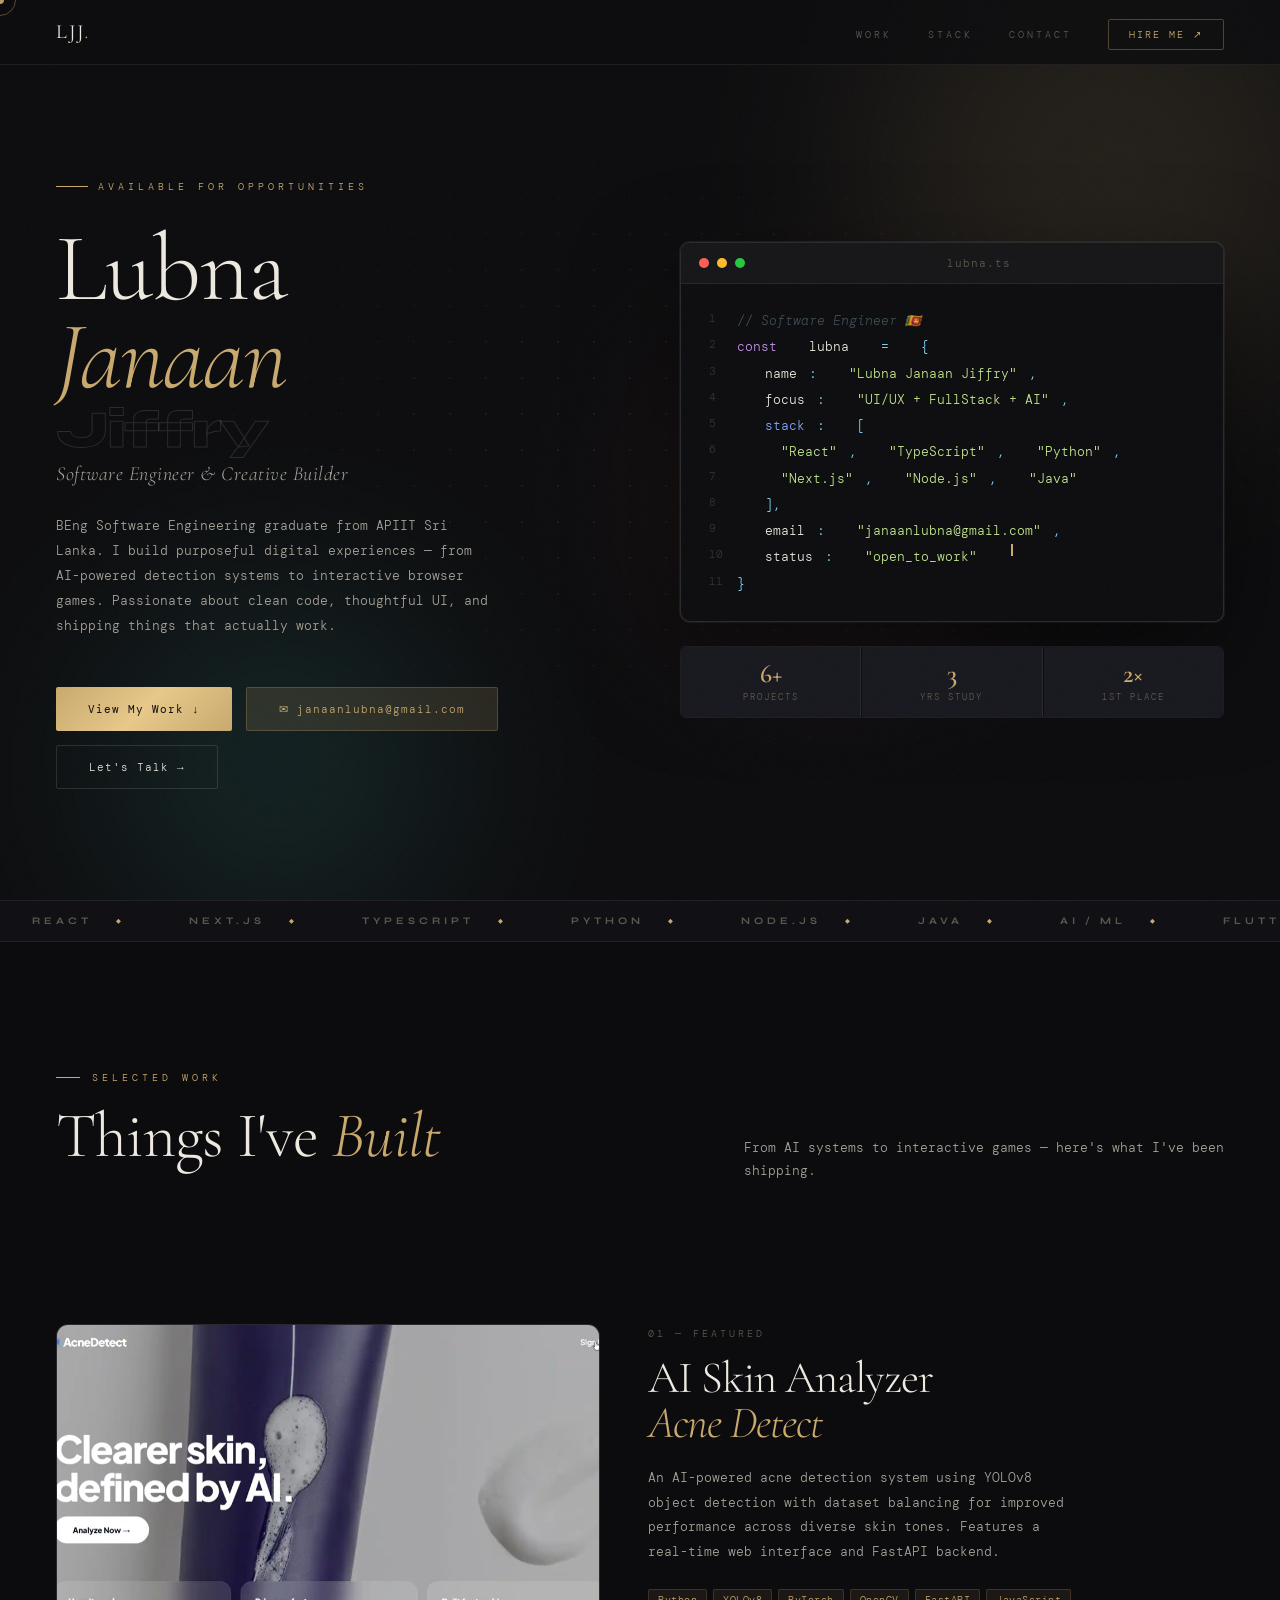
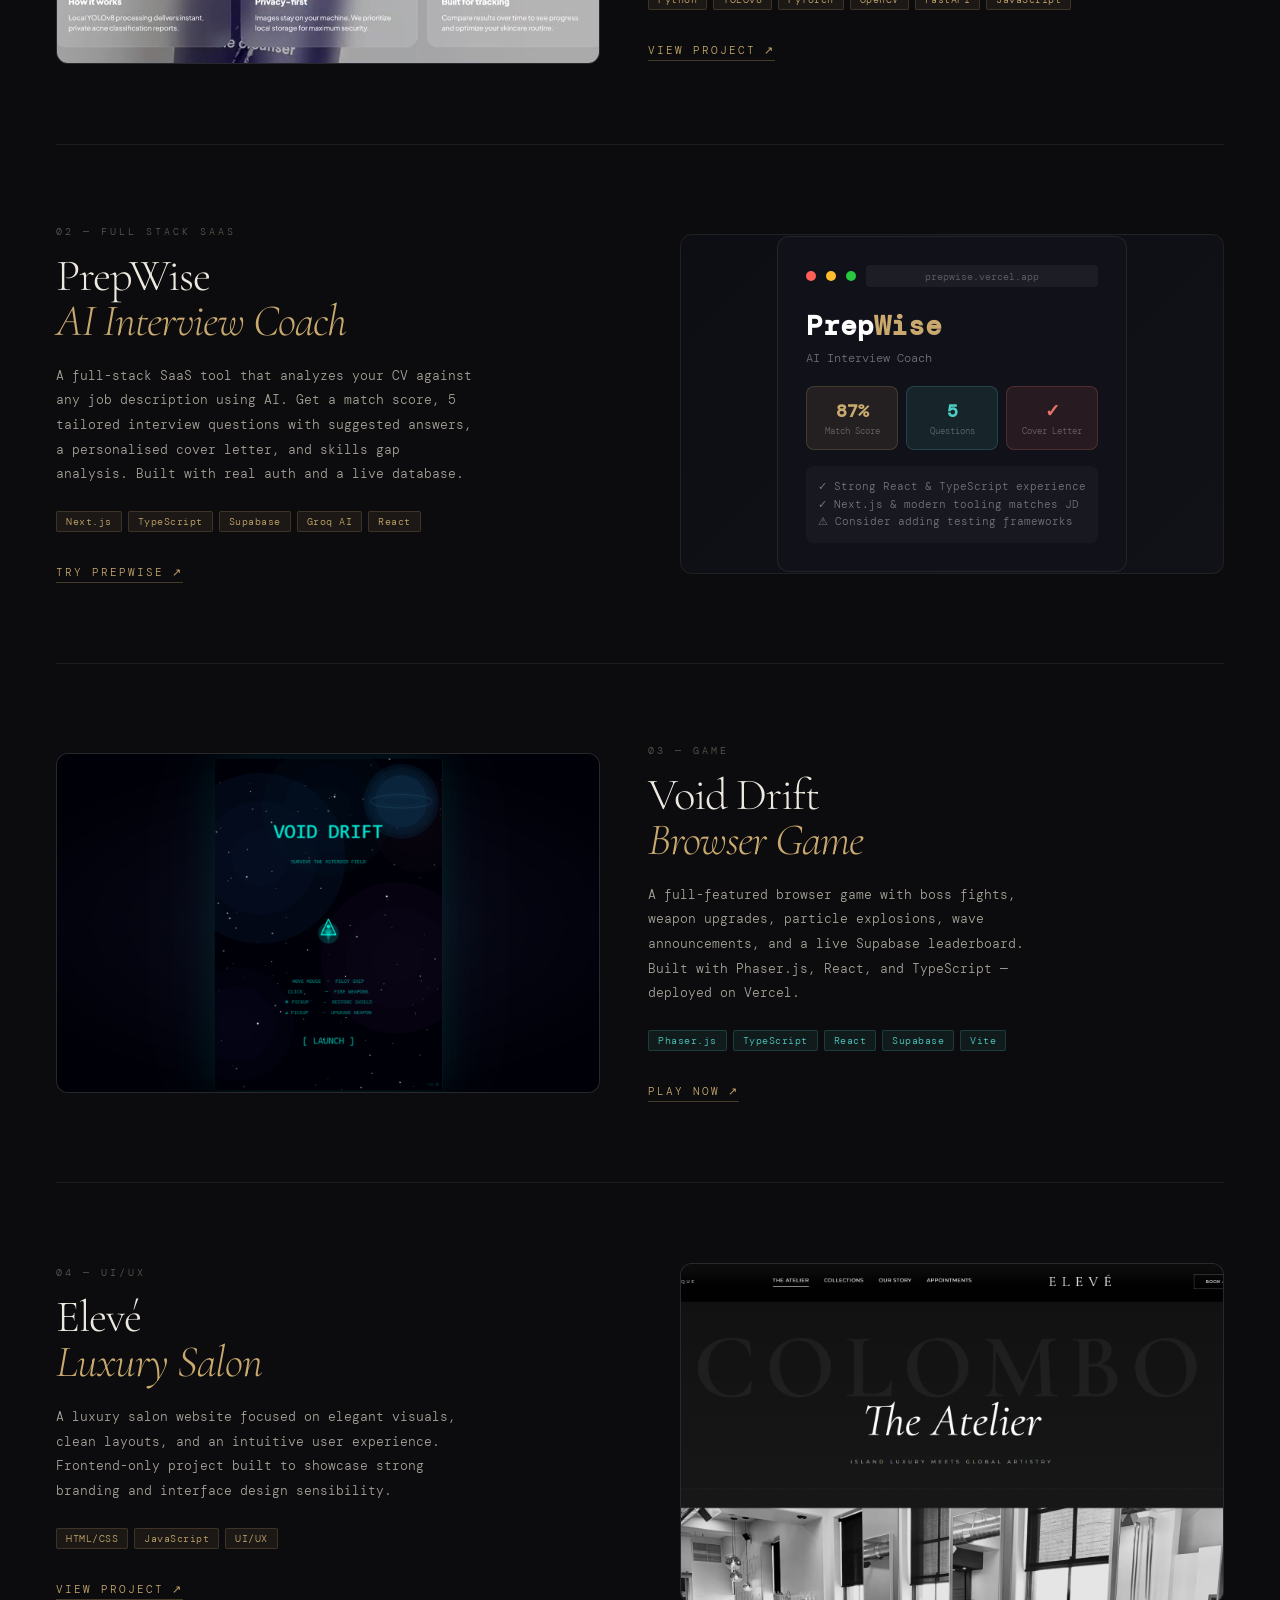
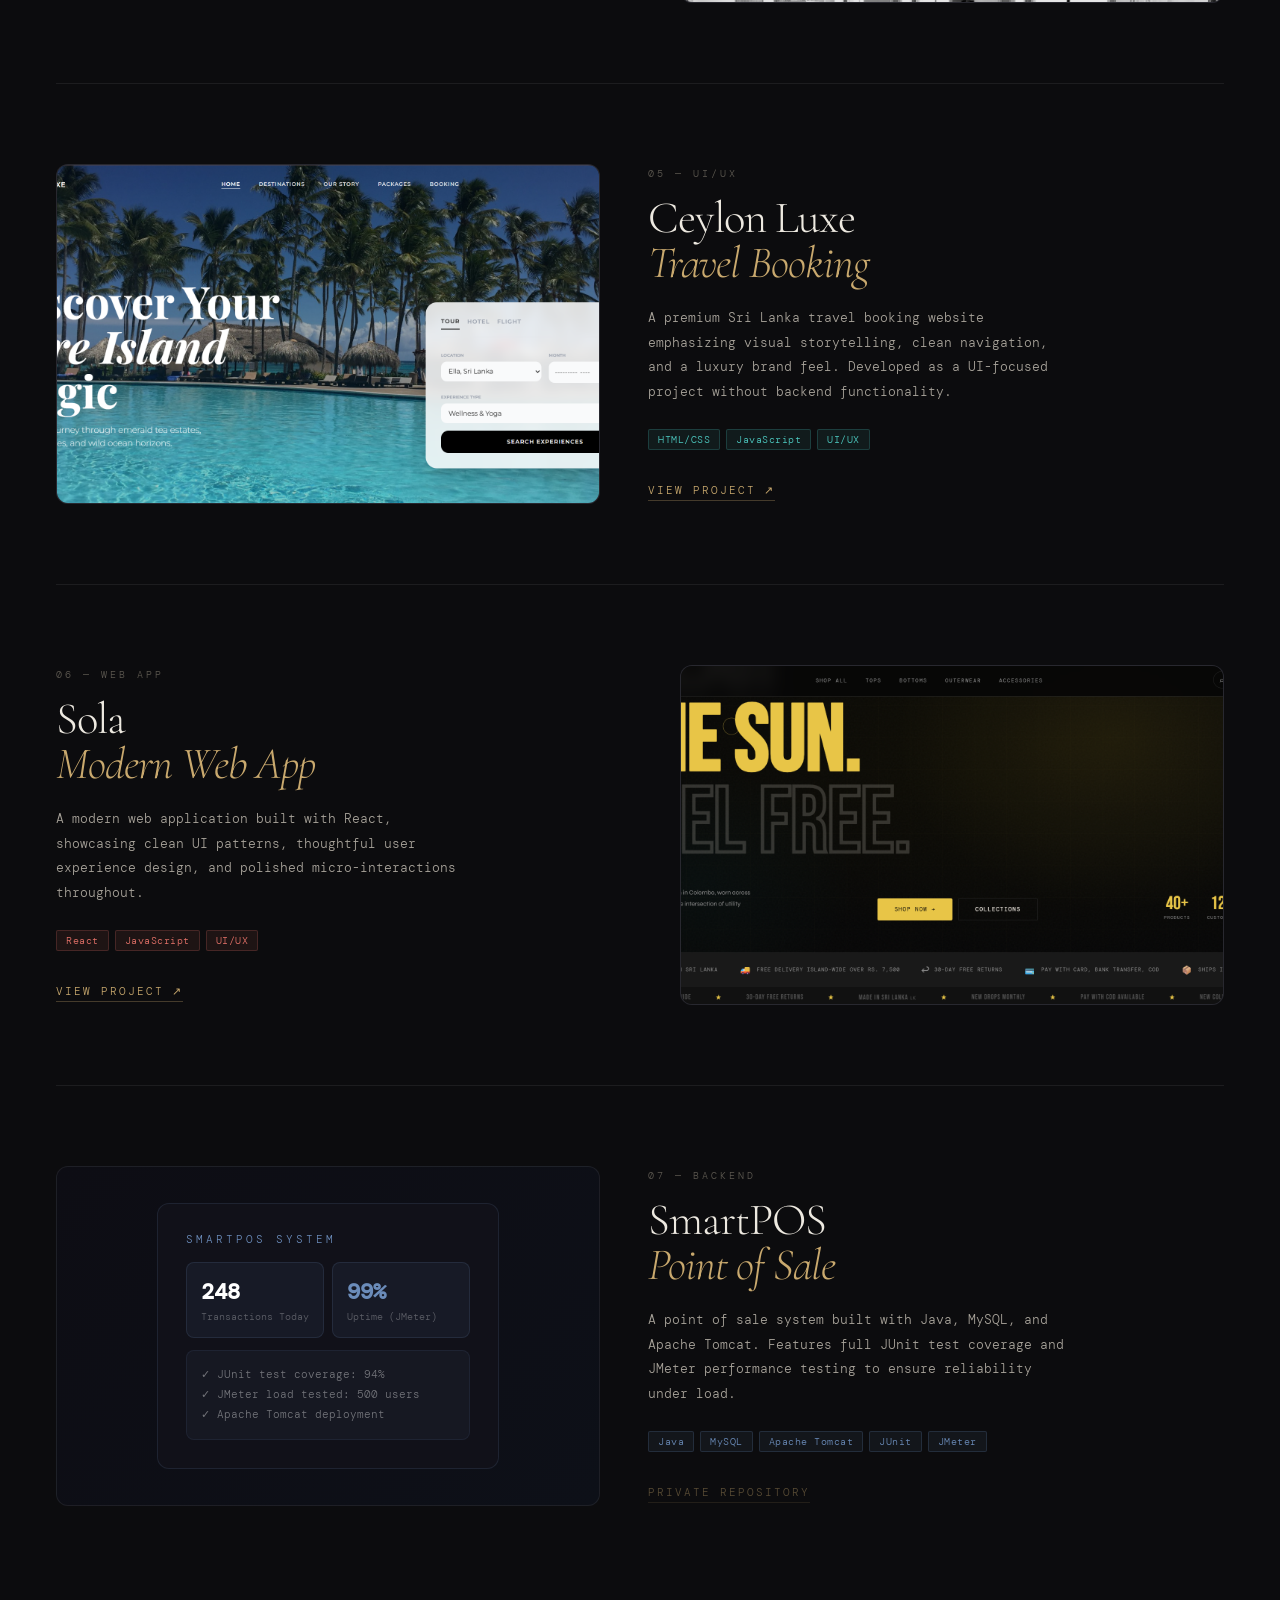
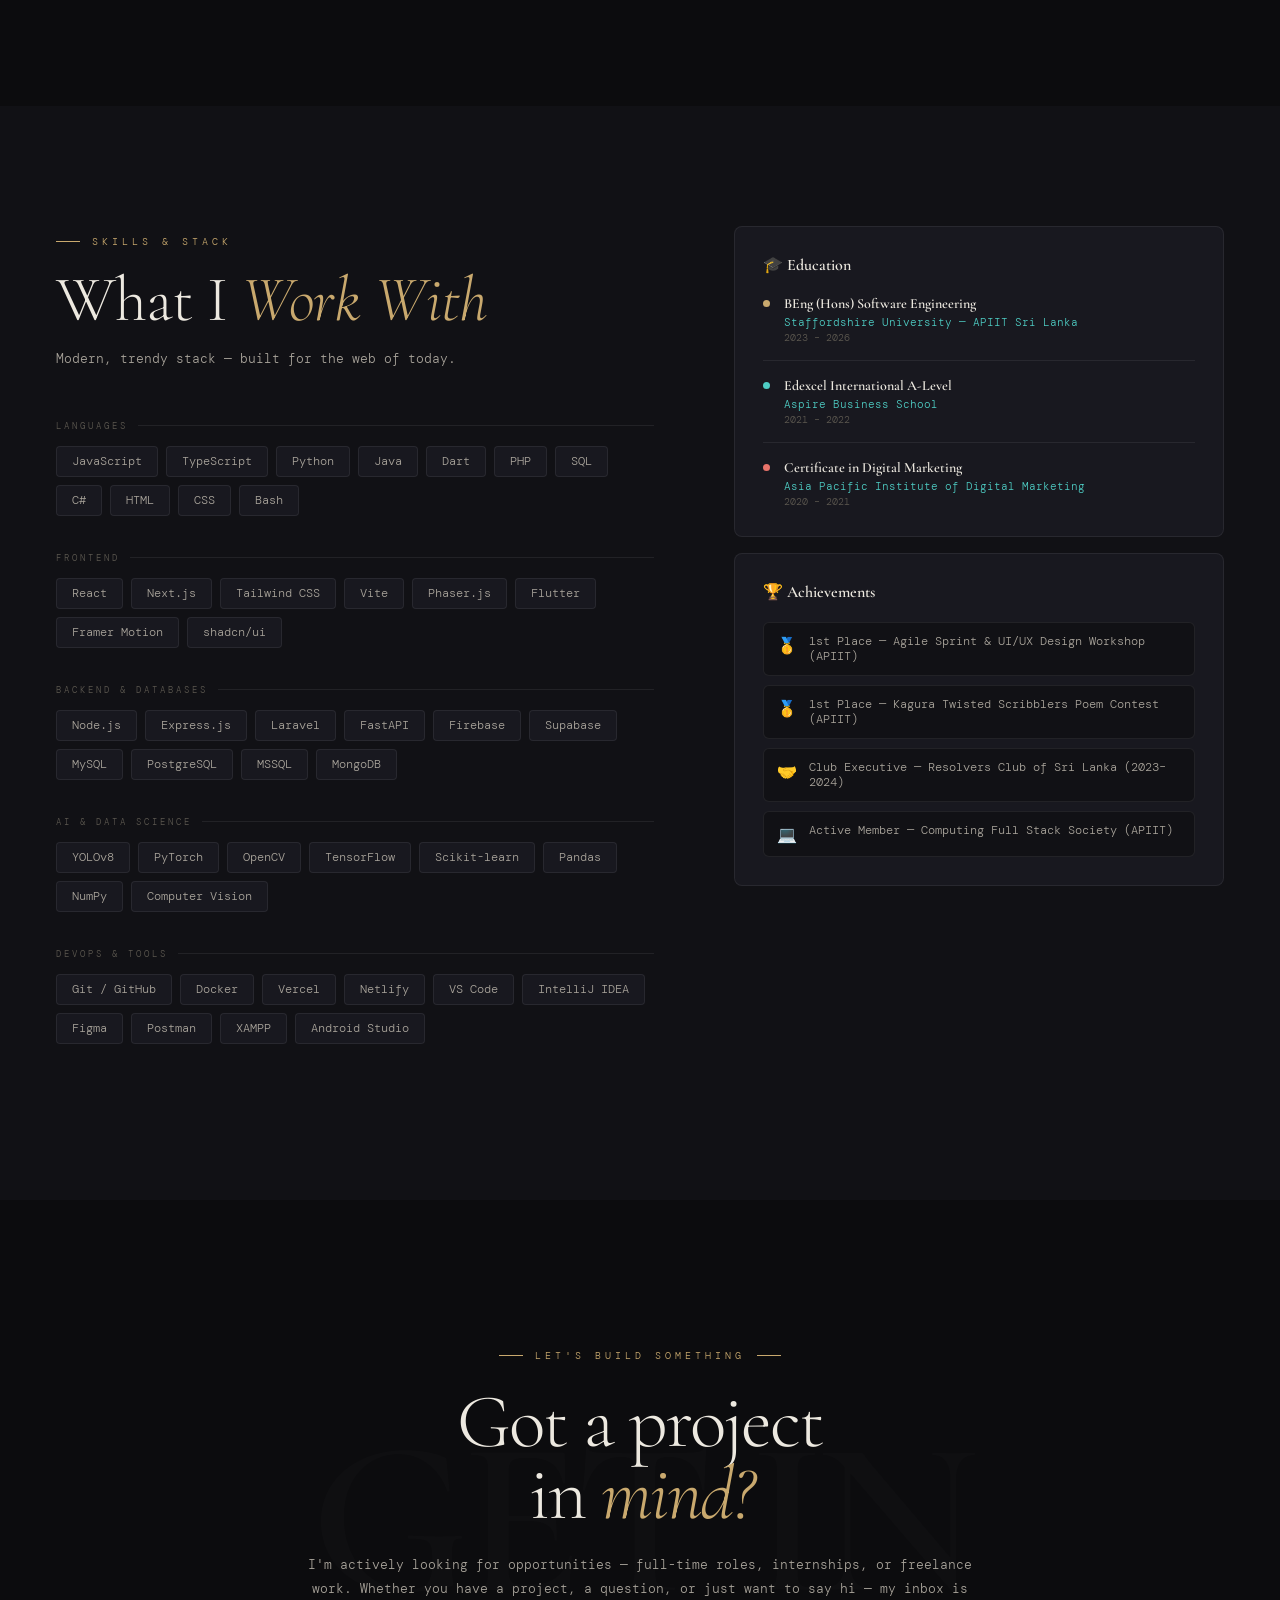
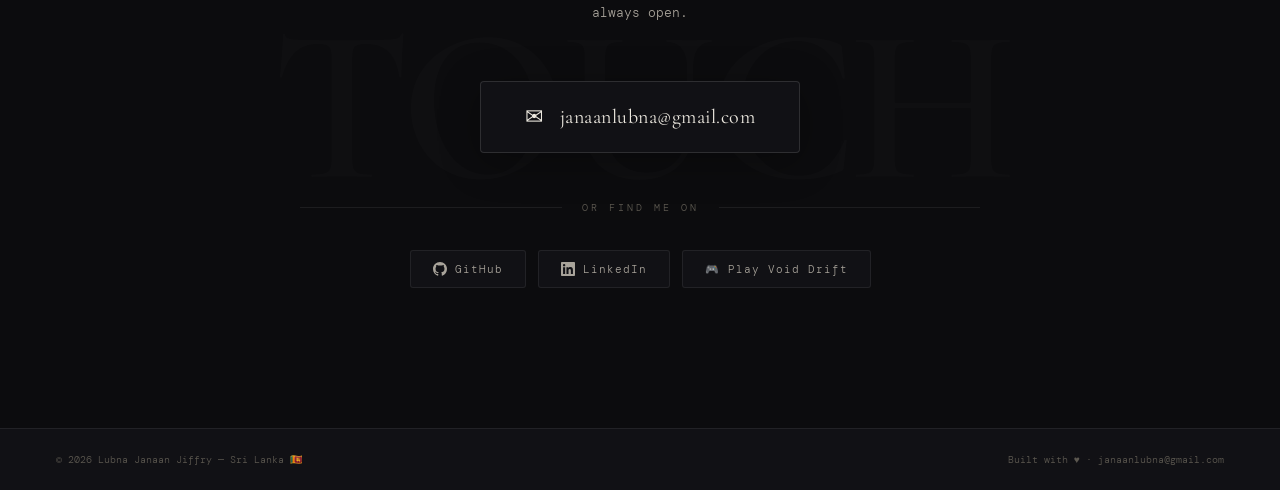
==== index.html @ 82177dee "initial commit - portfolio" ====
<!DOCTYPE html>
<html lang="en">
<head>
<meta charset="UTF-8">
<meta name="viewport" content="width=device-width, initial-scale=1.0">
<title>Lubna Janaan Jiffry — Software Engineer</title>
<link href="https://fonts.googleapis.com/css2?family=Cormorant+Garamond:ital,wght@0,300;0,400;0,600;1,300;1,400&family=DM+Mono:wght@300;400&family=Syne:wght@700;800&display=swap" rel="stylesheet">
<style>
  :root {
    --ink: #0c0c0e;
    --ink2: #111115;
    --ink3: #18181f;
    --surface: #1c1c24;
    --line: rgba(255,255,255,0.07);
    --line2: rgba(255,255,255,0.12);
    --text: #ede9e0;
    --text2: #a8a39a;
    --text3: #5c5850;
    --gold: #c9a96e;
    --gold2: #e8c98a;
    --gold-dim: rgba(201,169,110,0.15);
    --teal: #4ecdc4;
    --rose: #e8736a;
    --grad: linear-gradient(135deg, #c9a96e 0%, #e8c98a 50%, #c9a96e 100%);
    --grad2: linear-gradient(135deg, #4ecdc4, #2a9d8f);
  }

  *, *::before, *::after { box-sizing: border-box; margin: 0; padding: 0; }
  html { scroll-behavior: smooth; }

  body {
    background: var(--ink);
    color: var(--text);
    font-family: 'DM Mono', monospace;
    font-weight: 300;
    overflow-x: hidden;
    cursor: none;
  }

  /* ── CURSOR ─────────────────────────────────────── */
  #cur { position:fixed; width:8px; height:8px; background:var(--gold); border-radius:50%; pointer-events:none; z-index:9999; transform:translate(-50%,-50%); transition:transform .15s,background .2s; mix-blend-mode:difference; }
  #cur-r { position:fixed; width:32px; height:32px; border:1px solid rgba(201,169,110,.4); border-radius:50%; pointer-events:none; z-index:9998; transform:translate(-50%,-50%); transition:width .25s,height .25s,border-color .25s; }
  body:has(a:hover) #cur { transform:translate(-50%,-50%) scale(3); background:var(--teal); }
  body:has(a:hover) #cur-r { width:54px; height:54px; border-color:rgba(78,205,196,.3); }

  /* ── NAV ─────────────────────────────────────────── */
  nav {
    position:fixed; top:0; left:0; right:0; z-index:100;
    display:flex; justify-content:space-between; align-items:center;
    padding:20px 56px;
    background:rgba(12,12,14,.8);
    backdrop-filter:blur(28px);
    border-bottom:1px solid var(--line);
  }

  .nav-logo {
    font-family:'Cormorant Garamond',serif;
    font-weight:400; font-size:20px;
    color:var(--text); text-decoration:none;
    letter-spacing:2px;
  }
  .nav-logo em { font-style:italic; color:var(--gold); }

  .nav-links { display:flex; gap:36px; list-style:none; align-items:center; }
  .nav-links a { color:var(--text3); text-decoration:none; font-size:10px; letter-spacing:3px; text-transform:uppercase; transition:color .2s; }
  .nav-links a:hover { color:var(--text); }

  .nav-hire {
    font-size:10px !important; letter-spacing:2px !important;
    color:var(--gold) !important;
    border:1px solid rgba(201,169,110,.35) !important;
    padding:8px 20px; border-radius:2px;
    transition:background .2s,color .2s !important;
  }
  .nav-hire:hover { background:var(--gold) !important; color:var(--ink) !important; }

  /* ── HERO ─────────────────────────────────────────── */
  #hero {
    min-height:100vh;
    display:grid; grid-template-columns:1fr 1fr;
    align-items:center;
    padding:140px 56px 80px;
    gap:80px;
    position:relative; overflow:hidden;
  }

  /* Animated gradient orbs */
  .orb { position:absolute; border-radius:50%; filter:blur(100px); opacity:.12; pointer-events:none; animation:drift 12s ease-in-out infinite; }
  .orb1 { width:500px; height:500px; background:var(--gold); top:-80px; right:-80px; animation-duration:14s; }
  .orb2 { width:350px; height:350px; background:var(--teal); bottom:-40px; left:100px; animation-duration:10s; animation-delay:-4s; }
  .orb3 { width:280px; height:280px; background:var(--rose); top:40%; right:25%; animation-duration:16s; animation-delay:-8s; }
  @keyframes drift { 0%,100%{transform:translate(0,0) scale(1)} 33%{transform:translate(24px,-24px) scale(1.06)} 66%{transform:translate(-18px,18px) scale(.94)} }

  /* Fine dot grid */
  #hero::before {
    content:''; position:absolute; inset:0; pointer-events:none;
    background-image:radial-gradient(circle, rgba(255,255,255,.06) 1px, transparent 1px);
    background-size:36px 36px;
    mask-image:radial-gradient(ellipse at 60% 50%, black 20%, transparent 65%);
  }

  .hero-left { position:relative; z-index:2; }

  .hero-kicker {
    display:inline-flex; align-items:center; gap:10px;
    font-size:10px; letter-spacing:4px; text-transform:uppercase;
    color:var(--gold); margin-bottom:32px;
    animation:fadeUp .8s ease both;
  }
  .hero-kicker-line { width:32px; height:1px; background:var(--gold); }

  .hero-name {
    font-family:'Cormorant Garamond',serif;
    font-weight:300; font-size:clamp(56px,7.5vw,100px);
    line-height:.92; letter-spacing:-1px;
    margin-bottom:8px;
    animation:fadeUp .8s ease .08s both;
    color:var(--text);
  }
  .hero-name .italic { font-style:italic; color:var(--gold); }
  .hero-name .mono {
    font-family:'Syne',sans-serif; font-weight:800;
    font-size:.55em; letter-spacing:-2px;
    -webkit-text-stroke:1px var(--line2);
    color:transparent;
    display:block; margin-top:4px;
  }

  .hero-role {
    font-family:'Cormorant Garamond',serif;
    font-style:italic; font-size:20px; color:var(--text2);
    margin-bottom:28px; letter-spacing:.5px;
    animation:fadeUp .8s ease .16s both;
  }

  .hero-desc {
    font-size:12.5px; line-height:2; color:var(--text2);
    max-width:440px; margin-bottom:48px;
    animation:fadeUp .8s ease .24s both;
  }

  .hero-actions { display:flex; gap:14px; flex-wrap:wrap; animation:fadeUp .8s ease .32s both; }

  .btn-gold {
    background:var(--grad); color:var(--ink);
    border:none; padding:14px 32px;
    font-family:'DM Mono',monospace; font-size:11px; letter-spacing:1px;
    cursor:pointer; border-radius:2px; text-decoration:none;
    display:inline-flex; align-items:center; gap:8px;
    transition:opacity .2s,transform .2s; font-weight:400;
  }
  .btn-gold:hover { opacity:.85; transform:translateY(-2px); }

  .btn-ghost {
    background:transparent; color:var(--text);
    border:1px solid var(--line2); padding:14px 32px;
    font-family:'DM Mono',monospace; font-size:11px; letter-spacing:1px;
    cursor:pointer; border-radius:2px; text-decoration:none;
    display:inline-flex; align-items:center; gap:8px;
    transition:border-color .2s,transform .2s,color .2s;
  }
  .btn-ghost:hover { border-color:var(--gold); color:var(--gold); transform:translateY(-2px); }

  .btn-mail {
    background:var(--gold-dim); color:var(--gold);
    border:1px solid rgba(201,169,110,.25); padding:14px 32px;
    font-family:'DM Mono',monospace; font-size:11px; letter-spacing:1px;
    cursor:pointer; border-radius:2px; text-decoration:none;
    display:inline-flex; align-items:center; gap:8px;
    transition:all .2s;
  }
  .btn-mail:hover { background:var(--grad); color:var(--ink); border-color:transparent; transform:translateY(-2px); }

  /* ── HERO RIGHT — code terminal ── */
  .hero-right { position:relative; z-index:2; animation:fadeUp .8s ease .42s both; }

  .terminal {
    background:#0d0d10;
    border:1px solid var(--line2);
    border-radius:10px;
    overflow:hidden;
    box-shadow:0 40px 100px rgba(0,0,0,.5), 0 0 0 1px var(--line);
  }

  .terminal-bar {
    background:#161618;
    padding:13px 18px;
    display:flex; align-items:center; gap:8px;
    border-bottom:1px solid var(--line);
  }
  .tdot { width:10px; height:10px; border-radius:50%; }
  .td1{background:#ff5f57} .td2{background:#febc2e} .td3{background:#28c840}
  .tfile { font-size:11px; color:var(--text3); margin:0 auto; letter-spacing:1px; }

  .terminal-body { padding:24px 28px; font-size:12.5px; line-height:2.1; }
  .tl { display:flex; gap:12px; }
  .tln { color:#333; min-width:16px; font-size:10.5px; }
  .tkw { color:#c792ea; }
  .tfn { color:#82aaff; }
  .tstr { color:#c3e88d; }
  .tvr { color:#ede9e0; }
  .top { color:#89ddff; }
  .tcm { color:#3d4a52; font-style:italic; }
  .tcur { display:inline-block; width:2px; height:12px; background:var(--gold); margin-left:2px; animation:blink 1s infinite; vertical-align:middle; }
  @keyframes blink { 0%,100%{opacity:1} 50%{opacity:0} }

  .stat-row { display:flex; gap:1px; margin-top:24px; border:1px solid var(--line); border-radius:6px; overflow:hidden; }
  .stat-c { flex:1; background:var(--ink3); padding:14px; text-align:center; border-right:1px solid var(--line); }
  .stat-c:last-child { border-right:none; }
  .stat-n { font-family:'Cormorant Garamond',serif; font-weight:600; font-size:26px; color:var(--gold); line-height:1; }
  .stat-l { font-size:9px; color:var(--text3); letter-spacing:2px; text-transform:uppercase; margin-top:4px; }

  @keyframes fadeUp { from{opacity:0;transform:translateY(20px)} to{opacity:1;transform:translateY(0)} }

  /* ── MARQUEE ─────────────────────────────────────── */
  .mq { overflow:hidden; border-top:1px solid var(--line); border-bottom:1px solid var(--line); padding:14px 0; background:var(--ink2); }
  .mq-track { display:flex; animation:mq 30s linear infinite; white-space:nowrap; }
  .mq-item { display:inline-flex; align-items:center; gap:24px; padding:0 32px; font-family:'Syne',sans-serif; font-size:10px; font-weight:700; letter-spacing:4px; text-transform:uppercase; color:var(--text3); }
  .mq-item .gem { color:var(--gold); font-size:6px; }
  @keyframes mq { from{transform:translateX(0)} to{transform:translateX(-50%)} }

  /* ── SECTIONS ─────────────────────────────────────── */
  section { padding:120px 56px; }

  .s-tag { display:inline-flex; align-items:center; gap:12px; font-size:10px; letter-spacing:4px; text-transform:uppercase; color:var(--gold); margin-bottom:20px; }
  .s-tag::before { content:''; width:24px; height:1px; background:var(--gold); }

  .s-title { font-family:'Cormorant Garamond',serif; font-weight:300; font-size:clamp(40px,5vw,64px); letter-spacing:-1px; line-height:1.0; margin-bottom:16px; color:var(--text); }
  .s-title em { font-style:italic; color:var(--gold); }

  .s-sub { font-size:12.5px; color:var(--text2); line-height:1.9; max-width:480px; }

  /* ── PROJECTS ─────────────────────────────────────── */
  #projects { background:var(--ink); }

  .proj-header { display:flex; justify-content:space-between; align-items:flex-end; margin-bottom:60px; flex-wrap:wrap; gap:24px; }

  .proj-grid { display:grid; grid-template-columns:repeat(12,1fr); gap:16px; }

  .pc {
    background:var(--ink2);
    border:1px solid var(--line);
    border-radius:8px; padding:28px;
    position:relative; overflow:hidden;
    transition:transform .3s,box-shadow .3s,border-color .3s;
    text-decoration:none; color:inherit;
    display:flex; flex-direction:column;
  }
  .pc:hover { transform:translateY(-5px); box-shadow:0 24px 60px rgba(0,0,0,.4); border-color:var(--line2); }

  .pc.feat { grid-column:span 7; }
  .pc.sec  { grid-column:span 5; }
  .pc.tri  { grid-column:span 4; }

  /* Gold accent line on hover */
  .pc::before { content:''; position:absolute; top:0; left:0; right:0; height:2px; background:var(--grad); opacity:0; transition:opacity .3s; border-radius:8px 8px 0 0; }
  .pc:hover::before { opacity:1; }

  /* Colored variants */
  .pc-teal::before { background:var(--grad2); }
  .pc-rose::before { background:linear-gradient(90deg,#e8736a,#f4a96a); }
  .pc-muted::before { background:linear-gradient(90deg,#6b8cba,#5f7fa8); }

  .pc-num { font-size:10px; color:var(--text3); letter-spacing:2px; text-transform:uppercase; margin-bottom:18px; }

  .pc-preview {
    width:100%; height:150px; border-radius:6px;
    overflow:hidden; margin-bottom:18px;
    border:1px solid var(--line); background:var(--ink3);
  }
  .pc-preview img { width:100%; height:100%; object-fit:cover; object-position:top; transition:transform .5s ease; }
  .pc:hover .pc-preview img { transform:scale(1.05); }

  .pc-icon { width:42px; height:42px; border-radius:8px; display:flex; align-items:center; justify-content:center; font-size:20px; margin-bottom:16px; flex-shrink:0; }

  .pc-name { font-family:'Cormorant Garamond',serif; font-weight:600; font-size:21px; letter-spacing:-.3px; margin-bottom:10px; color:var(--text); }

  .pc-desc { font-size:12px; color:var(--text2); line-height:1.75; flex:1; margin-bottom:20px; }

  .pc-tags { display:flex; flex-wrap:wrap; gap:6px; margin-bottom:18px; }
  .pt { font-size:10px; padding:3px 9px; border-radius:2px; background:var(--ink3); color:var(--text3); border:1px solid var(--line); letter-spacing:.5px; }
  .pt-g { background:rgba(201,169,110,.08); color:var(--gold); border-color:rgba(201,169,110,.2); }
  .pt-t { background:rgba(78,205,196,.08); color:var(--teal); border-color:rgba(78,205,196,.2); }
  .pt-r { background:rgba(232,115,106,.08); color:var(--rose); border-color:rgba(232,115,106,.2); }
  .pt-b { background:rgba(107,140,186,.08); color:#6b8cba; border-color:rgba(107,140,186,.2); }

  .pc-link { display:inline-flex; align-items:center; gap:6px; font-size:10px; letter-spacing:2px; text-transform:uppercase; color:var(--text3); transition:color .2s; margin-top:auto; }
  .pc-arrow { display:inline-block; transition:transform .2s; }
  .pc:hover .pc-link { color:var(--gold); }
  .pc:hover .pc-arrow { transform:translate(3px,-3px); }

  /* ── SKILLS ────────────────────────────────────────── */
  #skills { background:var(--ink2); }

  .sk-layout { display:grid; grid-template-columns:1.1fr .9fr; gap:80px; align-items:start; }

  .sk-cat { margin-bottom:36px; }
  .sk-label { font-size:9px; letter-spacing:3px; text-transform:uppercase; color:var(--text3); margin-bottom:14px; display:flex; align-items:center; gap:10px; }
  .sk-label::after { content:''; flex:1; height:1px; background:var(--line); }

  .sk-pills { display:flex; flex-wrap:wrap; gap:8px; }
  .sk-pill { font-size:11.5px; padding:7px 15px; border-radius:4px; border:1px solid var(--line); background:var(--ink3); color:var(--text2); transition:all .2s; cursor:default; }
  .sk-pill:hover { border-color:var(--gold); color:var(--gold); background:var(--gold-dim); transform:translateY(-2px); }

  .sk-right { position:sticky; top:120px; }

  .info-card { background:var(--ink3); border:1px solid var(--line); border-radius:8px; padding:28px; margin-bottom:16px; }
  .ic-title { font-family:'Cormorant Garamond',serif; font-weight:600; font-size:16px; margin-bottom:20px; color:var(--text); display:flex; align-items:center; gap:10px; }

  .edu-row { display:flex; gap:14px; margin-bottom:16px; padding-bottom:16px; border-bottom:1px solid var(--line); }
  .edu-row:last-child { border-bottom:none; margin-bottom:0; padding-bottom:0; }
  .edu-pip { width:7px; height:7px; border-radius:50%; margin-top:5px; flex-shrink:0; }
  .edu-deg { font-family:'Cormorant Garamond',serif; font-weight:600; font-size:14px; margin-bottom:3px; color:var(--text); }
  .edu-sch { font-size:11px; color:var(--teal); margin-bottom:2px; }
  .edu-yr { font-size:10px; color:var(--text3); }

  .badge-list { display:flex; flex-direction:column; gap:9px; }
  .badge { display:flex; align-items:flex-start; gap:12px; background:var(--ink2); border:1px solid var(--line); border-radius:6px; padding:11px 13px; font-size:11.5px; color:var(--text2); transition:border-color .2s; }
  .badge:hover { border-color:var(--gold); }
  .badge-ico { font-size:16px; margin-top:1px; flex-shrink:0; }



  /* ── PROJECT SHOWCASE ──────────────────────────────── */
.proj-showcase { display:flex; flex-direction:column; gap:0; }

.ps-item {
  display:grid; grid-template-columns:1fr 1fr;
  gap:0; align-items:center;
  padding:80px 0;
  border-bottom:1px solid var(--line);
}
.ps-item:last-child { border-bottom:none; }
.ps-reverse { direction:rtl; }
.ps-reverse > * { direction:ltr; }

.ps-img-wrap {
  position:relative; overflow:hidden;
  border-radius:12px; display:block;
  aspect-ratio:16/10; margin:0 40px 0 0;
  text-decoration:none;
  background:var(--ink3);
  border:1px solid var(--line);
}
.ps-reverse .ps-img-wrap { margin:0 0 0 40px; }

.ps-img-wrap img { width:100%; height:100%; object-fit:cover; object-position:top; transition:transform .5s ease; display:block; }
.ps-img-wrap:hover img { transform:scale(1.04); }

.ps-img-overlay {
  position:absolute; inset:0;
  background:rgba(0,0,0,0.65);
  display:flex; align-items:center; justify-content:center;
  font-size:12px; letter-spacing:3px; text-transform:uppercase;
  color:var(--gold); opacity:0; transition:opacity .3s;
  font-family:'DM Mono',monospace;
}
.ps-img-wrap:hover .ps-img-overlay { opacity:1; }

.ps-mock {
  width:100%; height:100%; padding:24px;
  display:flex; align-items:center; justify-content:center;
}
.ps-img-purple { background:linear-gradient(135deg, #0d0d14, #111118); }
.ps-img-blue { background:linear-gradient(135deg, #0d0d14, #0d1018); }

.ps-content { padding:0 0 0 8px; }
.ps-reverse .ps-content { padding:0 8px 0 0; }

.ps-num { font-size:10px; color:var(--text3); letter-spacing:3px; text-transform:uppercase; margin-bottom:16px; }

.ps-name {
  font-family:'Cormorant Garamond',serif;
  font-weight:300; font-size:clamp(32px,3.5vw,48px);
  line-height:1.0; letter-spacing:-1px;
  color:var(--text); margin-bottom:20px;
}
.ps-name em { font-style:italic; color:var(--gold); display:block; }

.ps-desc { font-size:13px; color:var(--text2); line-height:1.9; margin-bottom:24px; max-width:420px; }

.ps-tags { display:flex; flex-wrap:wrap; gap:6px; margin-bottom:28px; }

.ps-link {
  display:inline-flex; align-items:center; gap:8px;
  font-size:11px; letter-spacing:2px; text-transform:uppercase;
  color:var(--gold); text-decoration:none;
  border-bottom:1px solid rgba(201,169,110,0.3);
  padding-bottom:3px;
  transition:border-color .2s, gap .2s;
}
.ps-link:hover { border-color:var(--gold); gap:12px; }

@media (max-width:900px) {
  .ps-item { grid-template-columns:1fr; gap:32px; padding:60px 0; direction:ltr; }
  .ps-reverse { direction:ltr; }
  .ps-img-wrap { margin:0 !important; }
  .ps-content { padding:0 !important; }
  .ps-name { font-size:32px; }
}

  /* ── CONTACT ───────────────────────────────────────── */
  #contact { background:var(--ink); padding:140px 56px; position:relative; overflow:hidden; }

  /* Big decorative number behind */
  #contact::before {
    content:'GET IN\00000ATOUCH';
    white-space:pre;
    font-family:'Cormorant Garamond',serif; font-weight:600;
    font-size:220px; line-height:.85;
    color:rgba(255,255,255,.015);
    position:absolute; top:50%; left:50%;
    transform:translate(-50%,-50%);
    pointer-events:none; letter-spacing:-8px;
    text-align:center;
  }

  .contact-wrap { max-width:680px; margin:0 auto; text-align:center; position:relative; z-index:1; }

  .contact-tag { font-size:10px; letter-spacing:4px; text-transform:uppercase; color:var(--gold); display:inline-flex; align-items:center; gap:12px; margin-bottom:24px; }
  .contact-tag::before, .contact-tag::after { content:''; width:24px; height:1px; background:var(--gold); }

  .contact-heading { font-family:'Cormorant Garamond',serif; font-weight:300; font-size:clamp(42px,6vw,76px); letter-spacing:-2px; line-height:.95; color:var(--text); margin-bottom:24px; }
  .contact-heading em { font-style:italic; color:var(--gold); }

  .contact-sub { font-size:12.5px; color:var(--text2); line-height:1.9; margin-bottom:56px; }

  .mail-cta {
    display:inline-flex; align-items:center; gap:16px;
    background:var(--ink2); color:var(--text);
    text-decoration:none; padding:22px 44px;
    border:1px solid var(--line2); border-radius:4px;
    font-family:'Cormorant Garamond',serif; font-size:20px; font-weight:400;
    letter-spacing:.5px; transition:all .3s;
    box-shadow:0 8px 40px rgba(0,0,0,.3);
    margin-bottom:48px;
  }
  .mail-cta:hover {
    background:var(--gold-dim); border-color:var(--gold);
    color:var(--gold); transform:translateY(-3px);
    box-shadow:0 20px 60px rgba(201,169,110,.15);
  }
  .mail-cta-icon { font-size:22px; }

  .divider { display:flex; align-items:center; gap:20px; margin-bottom:36px; color:var(--text3); font-size:10px; letter-spacing:3px; text-transform:uppercase; }
  .divider::before, .divider::after { content:''; flex:1; height:1px; background:var(--line); }

  .social-row { display:flex; justify-content:center; gap:12px; flex-wrap:wrap; }
  .soc-btn { display:inline-flex; align-items:center; gap:8px; color:var(--text2); text-decoration:none; font-size:11px; letter-spacing:1px; padding:11px 22px; border:1px solid var(--line); border-radius:3px; transition:all .2s; background:var(--ink2); }
  .soc-btn:hover { color:var(--gold); border-color:rgba(201,169,110,.35); background:var(--gold-dim); transform:translateY(-2px); }

  /* ── FOOTER ────────────────────────────────────────── */
  footer { background:var(--ink2); padding:24px 56px; border-top:1px solid var(--line); display:flex; justify-content:space-between; align-items:center; }
  .ft { font-size:10px; color:var(--text3); }
  .ft a { color:var(--text3); text-decoration:none; transition:color .2s; }
  .ft a:hover { color:var(--gold); }

  /* ── REVEAL ────────────────────────────────────────── */
  .reveal { opacity:0; transform:translateY(24px); transition:opacity .7s ease,transform .7s ease; }
  .reveal.on { opacity:1; transform:translateY(0); }
  .d1{transition-delay:.1s} .d2{transition-delay:.2s} .d3{transition-delay:.3s} .d4{transition-delay:.4s}

  /* ── GRAIN ─────────────────────────────────────────── */
  body::after {
    content:''; position:fixed; inset:0; pointer-events:none; opacity:.03;
    background-image:url("data:image/svg+xml,%3Csvg viewBox='0 0 256 256' xmlns='http://www.w3.org/2000/svg'%3E%3Cfilter id='n'%3E%3CfeTurbulence type='fractalNoise' baseFrequency='0.9' numOctaves='4' stitchTiles='stitch'/%3E%3C/filter%3E%3Crect width='100%25' height='100%25' filter='url(%23n)'/%3E%3C/svg%3E");
    background-size:180px; z-index:9997;
  }

  @media (max-width:900px) {
    nav { padding:18px 24px; }
    .nav-links { display:none; }
    #hero { grid-template-columns:1fr; padding:120px 24px 60px; }
    .hero-right { display:none; }
    section { padding:80px 24px; }
    #contact { padding:100px 24px; }
    .proj-grid { grid-template-columns:1fr; }
    .pc.feat,.pc.sec,.pc.tri { grid-column:span 1; }
    .sk-layout { grid-template-columns:1fr; }
    .sk-right { position:static; }
    footer { flex-direction:column; gap:10px; text-align:center; padding:20px 24px; }
    .mail-cta { font-size:15px; padding:18px 28px; }
  }
</style>
</head>
<body>

<div id="cur"></div>
<div id="cur-r"></div>

<!-- NAV -->
<nav>
  <a href="#" class="nav-logo">LJJ<em>.</em></a>
  <ul class="nav-links">
    <li><a href="#projects">Work</a></li>
    <li><a href="#skills">Stack</a></li>
    <li><a href="#contact">Contact</a></li>
    <li><a href="mailto:janaanlubna@gmail.com" class="nav-hire">Hire Me ↗</a></li>
  </ul>
</nav>

<!-- HERO -->
<section id="hero">
  <div class="orb orb1"></div>
  <div class="orb orb2"></div>
  <div class="orb orb3"></div>

  <div class="hero-left">
    <div class="hero-kicker"><span class="hero-kicker-line"></span>Available for opportunities</div>
    <h1 class="hero-name">
      Lubna<br>
      <span class="italic">Janaan</span>
      <span class="mono">Jiffry</span>
    </h1>
    <p class="hero-role">Software Engineer & Creative Builder</p>
    <p class="hero-desc">BEng Software Engineering graduate from APIIT Sri Lanka. I build purposeful digital experiences — from AI-powered detection systems to interactive browser games. Passionate about clean code, thoughtful UI, and shipping things that actually work.</p>
    <div class="hero-actions">
      <a href="#projects" class="btn-gold">View My Work ↓</a>
      <a href="mailto:janaanlubna@gmail.com" class="btn-mail">✉ janaanlubna@gmail.com</a>
      <a href="#contact" class="btn-ghost">Let's Talk →</a>
    </div>
  </div>

  <div class="hero-right">
    <div class="terminal">
      <div class="terminal-bar">
        <div class="tdot td1"></div><div class="tdot td2"></div><div class="tdot td3"></div>
        <span class="tfile">lubna.ts</span>
      </div>
      <div class="terminal-body">
        <div class="tl"><span class="tln">1</span><span class="tcm">// Software Engineer 🇱🇰</span></div>
        <div class="tl"><span class="tln">2</span><span class="tkw">const</span>&nbsp;<span class="tvr">lubna</span>&nbsp;<span class="top">=</span>&nbsp;<span class="top">{</span></div>
        <div class="tl"><span class="tln">3</span>&nbsp;&nbsp;<span class="tvr">name</span><span class="top">:</span>&nbsp;<span class="tstr">"Lubna Janaan Jiffry"</span><span class="top">,</span></div>
        <div class="tl"><span class="tln">4</span>&nbsp;&nbsp;<span class="tvr">focus</span><span class="top">:</span>&nbsp;<span class="tstr">"UI/UX + FullStack + AI"</span><span class="top">,</span></div>
        <div class="tl"><span class="tln">5</span>&nbsp;&nbsp;<span class="tfn">stack</span><span class="top">:</span>&nbsp;<span class="top">[</span></div>
        <div class="tl"><span class="tln">6</span>&nbsp;&nbsp;&nbsp;&nbsp;<span class="tstr">"React"</span><span class="top">,</span>&nbsp;<span class="tstr">"TypeScript"</span><span class="top">,</span>&nbsp;<span class="tstr">"Python"</span><span class="top">,</span></div>
        <div class="tl"><span class="tln">7</span>&nbsp;&nbsp;&nbsp;&nbsp;<span class="tstr">"Next.js"</span><span class="top">,</span>&nbsp;<span class="tstr">"Node.js"</span><span class="top">,</span>&nbsp;<span class="tstr">"Java"</span></div>
        <div class="tl"><span class="tln">8</span>&nbsp;&nbsp;<span class="top">],</span></div>
        <div class="tl"><span class="tln">9</span>&nbsp;&nbsp;<span class="tvr">email</span><span class="top">:</span>&nbsp;<span class="tstr">"janaanlubna@gmail.com"</span><span class="top">,</span></div>
        <div class="tl"><span class="tln">10</span>&nbsp;&nbsp;<span class="tvr">status</span><span class="top">:</span>&nbsp;<span class="tstr">"open_to_work"</span>&nbsp;<span class="tcur"></span></div>
        <div class="tl"><span class="tln">11</span><span class="top">}</span></div>
      </div>
    </div>
    <div class="stat-row">
      <div class="stat-c"><div class="stat-n">6+</div><div class="stat-l">Projects</div></div>
      <div class="stat-c"><div class="stat-n">3</div><div class="stat-l">Yrs Study</div></div>
      <div class="stat-c"><div class="stat-n">2×</div><div class="stat-l">1st Place</div></div>
    </div>
  </div>
</section>

<!-- MARQUEE -->
<div class="mq">
  <div class="mq-track">
    <span class="mq-item">React <span class="gem">◆</span></span>
    <span class="mq-item">Next.js <span class="gem">◆</span></span>
    <span class="mq-item">TypeScript <span class="gem">◆</span></span>
    <span class="mq-item">Python <span class="gem">◆</span></span>
    <span class="mq-item">Node.js <span class="gem">◆</span></span>
    <span class="mq-item">Java <span class="gem">◆</span></span>
    <span class="mq-item">AI / ML <span class="gem">◆</span></span>
    <span class="mq-item">Flutter <span class="gem">◆</span></span>
    <span class="mq-item">Tailwind CSS <span class="gem">◆</span></span>
    <span class="mq-item">Firebase <span class="gem">◆</span></span>
    <span class="mq-item">Supabase <span class="gem">◆</span></span>
    <span class="mq-item">Phaser.js <span class="gem">◆</span></span>
    <span class="mq-item">Laravel <span class="gem">◆</span></span>
    <span class="mq-item">Docker <span class="gem">◆</span></span>
    <span class="mq-item">GraphQL <span class="gem">◆</span></span>
    <span class="mq-item">React <span class="gem">◆</span></span>
    <span class="mq-item">Next.js <span class="gem">◆</span></span>
    <span class="mq-item">TypeScript <span class="gem">◆</span></span>
    <span class="mq-item">Python <span class="gem">◆</span></span>
    <span class="mq-item">Node.js <span class="gem">◆</span></span>
    <span class="mq-item">Java <span class="gem">◆</span></span>
    <span class="mq-item">AI / ML <span class="gem">◆</span></span>
    <span class="mq-item">Flutter <span class="gem">◆</span></span>
    <span class="mq-item">Tailwind CSS <span class="gem">◆</span></span>
    <span class="mq-item">Firebase <span class="gem">◆</span></span>
    <span class="mq-item">Supabase <span class="gem">◆</span></span>
    <span class="mq-item">Phaser.js <span class="gem">◆</span></span>
    <span class="mq-item">Laravel <span class="gem">◆</span></span>
    <span class="mq-item">Docker <span class="gem">◆</span></span>
    <span class="mq-item">GraphQL <span class="gem">◆</span></span>
  </div>
</div>


<!-- PROJECTS -->
<section id="projects">
  <div class="proj-header reveal">
    <div>
      <div class="s-tag">Selected Work</div>
      <h2 class="s-title">Things I've <em>Built</em></h2>
    </div>
    <p class="s-sub" style="margin-bottom:0">From AI systems to interactive games — here's what I've been shipping.</p>
  </div>

  <div class="proj-showcase">

    <!-- 01 AI Skin Analyzer -->
    <div class="ps-item reveal">
      <a href="https://drive.google.com/file/d/1r56H8bY1-Nm58hpCuPbhtQzPJWj2Em9g/view?usp=drive_link" target="_blank" class="ps-img-wrap">
        <img src="images/AD.png" alt="AI Skin Analyzer" onerror="this.parentElement.style.background='var(--ink3)'">
        <div class="ps-img-overlay">VIEW PROJECT ↗</div>
      </a>
      <div class="ps-content">
        <div class="ps-num">01 — Featured</div>
        <h3 class="ps-name">AI Skin Analyzer<br><em>Acne Detect</em></h3>
        <p class="ps-desc">An AI-powered acne detection system using YOLOv8 object detection with dataset balancing for improved performance across diverse skin tones. Features a real-time web interface and FastAPI backend.</p>
        <div class="ps-tags">
          <span class="pt pt-g">Python</span><span class="pt pt-g">YOLOv8</span><span class="pt pt-g">PyTorch</span>
          <span class="pt pt-g">OpenCV</span><span class="pt pt-g">FastAPI</span><span class="pt pt-g">JavaScript</span>
        </div>
        <a href="https://drive.google.com/file/d/1r56H8bY1-Nm58hpCuPbhtQzPJWj2Em9g/view?usp=drive_link" target="_blank" class="ps-link">View Project <span>↗</span></a>
      </div>
    </div>

    <!-- 02 PrepWise -->
    <div class="ps-item ps-reverse reveal">
      <a href="https://prepwise-xi-self.vercel.app/" target="_blank" class="ps-img-wrap ps-img-purple">
        <div class="ps-mock">
          <div style="background:#111119;border-radius:12px;padding:28px;border:1px solid rgba(255,255,255,0.08)">
            <div style="display:flex;align-items:center;gap:10px;margin-bottom:20px">
              <div style="width:10px;height:10px;border-radius:50%;background:#ff5f57"></div>
              <div style="width:10px;height:10px;border-radius:50%;background:#febc2e"></div>
              <div style="width:10px;height:10px;border-radius:50%;background:#28c840"></div>
              <div style="flex:1;background:rgba(255,255,255,0.05);border-radius:4px;height:22px;display:flex;align-items:center;justify-content:center;font-size:10px;color:rgba(255,255,255,0.3)">prepwise.vercel.app</div>
            </div>
            <div style="font-size:28px;font-weight:800;color:white;margin-bottom:6px">Prep<span style="color:#c9a96e">Wise</span></div>
            <div style="font-size:12px;color:rgba(255,255,255,0.4);margin-bottom:20px">AI Interview Coach</div>
            <div style="display:grid;grid-template-columns:1fr 1fr 1fr;gap:8px;margin-bottom:16px">
              <div style="background:rgba(201,169,110,0.1);border:1px solid rgba(201,169,110,0.2);border-radius:8px;padding:12px;text-align:center">
                <div style="color:#c9a96e;font-size:18px;font-weight:800">87%</div>
                <div style="color:rgba(255,255,255,0.3);font-size:9px;margin-top:2px">Match Score</div>
              </div>
              <div style="background:rgba(78,205,196,0.1);border:1px solid rgba(78,205,196,0.2);border-radius:8px;padding:12px;text-align:center">
                <div style="color:#4ecdc4;font-size:18px;font-weight:800">5</div>
                <div style="color:rgba(255,255,255,0.3);font-size:9px;margin-top:2px">Questions</div>
              </div>
              <div style="background:rgba(232,115,106,0.1);border:1px solid rgba(232,115,106,0.2);border-radius:8px;padding:12px;text-align:center">
                <div style="color:#e8736a;font-size:18px;font-weight:800">✓</div>
                <div style="color:rgba(255,255,255,0.3);font-size:9px;margin-top:2px">Cover Letter</div>
              </div>
            </div>
            <div style="background:rgba(255,255,255,0.03);border-radius:8px;padding:12px;font-size:11px;color:rgba(255,255,255,0.4);line-height:1.6">
              ✓ Strong React & TypeScript experience<br>
              ✓ Next.js & modern tooling matches JD<br>
              ⚠ Consider adding testing frameworks
            </div>
          </div>
        </div>
        <div class="ps-img-overlay">TRY PREPWISE ↗</div>
      </a>
      <div class="ps-content">
        <div class="ps-num">02 — Full Stack SaaS</div>
        <h3 class="ps-name">PrepWise<br><em>AI Interview Coach</em></h3>
        <p class="ps-desc">A full-stack SaaS tool that analyzes your CV against any job description using AI. Get a match score, 5 tailored interview questions with suggested answers, a personalised cover letter, and skills gap analysis. Built with real auth and a live database.</p>
        <div class="ps-tags">
          <span class="pt pt-g">Next.js</span><span class="pt pt-g">TypeScript</span>
          <span class="pt pt-g">Supabase</span><span class="pt pt-g">Groq AI</span><span class="pt pt-g">React</span>
        </div>
        <a href="https://prepwise.vercel.app" target="_blank" class="ps-link">Try PrepWise <span>↗</span></a>
      </div>
    </div>

    <!-- 03 Void Drift -->
    <div class="ps-item reveal">
      <a href="https://void-drift-qdz9ss5ed-lubnajjs-projects.vercel.app/" target="_blank" class="ps-img-wrap">
        <img src="images/vd.png" alt="Void Drift" onerror="this.parentElement.style.background='var(--ink3)'">
        <div class="ps-img-overlay">PLAY NOW ↗</div>
      </a>
      <div class="ps-content">
        <div class="ps-num">03 — Game</div>
        <h3 class="ps-name">Void Drift<br><em>Browser Game</em></h3>
        <p class="ps-desc">A full-featured browser game with boss fights, weapon upgrades, particle explosions, wave announcements, and a live Supabase leaderboard. Built with Phaser.js, React, and TypeScript — deployed on Vercel.</p>
        <div class="ps-tags">
          <span class="pt pt-t">Phaser.js</span><span class="pt pt-t">TypeScript</span>
          <span class="pt pt-t">React</span><span class="pt pt-t">Supabase</span><span class="pt pt-t">Vite</span>
        </div>
        <a href="https://void-drift-qdz9ss5ed-lubnajjs-projects.vercel.app/" target="_blank" class="ps-link">Play Now <span>↗</span></a>
      </div>
    </div>

    <!-- 04 Eleve -->
    <div class="ps-item ps-reverse reveal">
      <a href="https://lubnajj.github.io/Eleve/" target="_blank" class="ps-img-wrap">
        <img src="images/eleve.png" alt="Eleve" onerror="this.parentElement.style.background='var(--ink3)'">
        <div class="ps-img-overlay">VIEW PROJECT ↗</div>
      </a>
      <div class="ps-content">
        <div class="ps-num">04 — UI/UX</div>
        <h3 class="ps-name">Elevé<br><em>Luxury Salon</em></h3>
        <p class="ps-desc">A luxury salon website focused on elegant visuals, clean layouts, and an intuitive user experience. Frontend-only project built to showcase strong branding and interface design sensibility.</p>
        <div class="ps-tags">
          <span class="pt pt-g">HTML/CSS</span><span class="pt pt-g">JavaScript</span><span class="pt pt-g">UI/UX</span>
        </div>
        <a href="https://lubnajj.github.io/Eleve/" target="_blank" class="ps-link">View Project <span>↗</span></a>
      </div>
    </div>

    <!-- 05 Ceylon Luxe -->
    <div class="ps-item reveal">
      <a href="https://lubnajj.github.io/Ceylon-Luxe/" target="_blank" class="ps-img-wrap">
        <img src="images/cl.png" alt="Ceylon Luxe" onerror="this.parentElement.style.background='var(--ink3)'">
        <div class="ps-img-overlay">VIEW PROJECT ↗</div>
      </a>
      <div class="ps-content">
        <div class="ps-num">05 — UI/UX</div>
        <h3 class="ps-name">Ceylon Luxe<br><em>Travel Booking</em></h3>
        <p class="ps-desc">A premium Sri Lanka travel booking website emphasizing visual storytelling, clean navigation, and a luxury brand feel. Developed as a UI-focused project without backend functionality.</p>
        <div class="ps-tags">
          <span class="pt pt-t">HTML/CSS</span><span class="pt pt-t">JavaScript</span><span class="pt pt-t">UI/UX</span>
        </div>
        <a href="https://lubnajj.github.io/Ceylon-Luxe/" target="_blank" class="ps-link">View Project <span>↗</span></a>
      </div>
    </div>

    <!-- 06 Sola -->
    <div class="ps-item ps-reverse reveal">
      <a href="https://lubnajj.github.io/sola/" target="_blank" class="ps-img-wrap">
        <img src="images/sola.png" alt="Sola" onerror="this.parentElement.style.background='var(--ink3)'">
        <div class="ps-img-overlay">VIEW PROJECT ↗</div>
      </a>
      <div class="ps-content">
        <div class="ps-num">06 — Web App</div>
        <h3 class="ps-name">Sola<br><em>Modern Web App</em></h3>
        <p class="ps-desc">A modern web application built with React, showcasing clean UI patterns, thoughtful user experience design, and polished micro-interactions throughout.</p>
        <div class="ps-tags">
          <span class="pt pt-r">React</span><span class="pt pt-r">JavaScript</span><span class="pt pt-r">UI/UX</span>
        </div>
        <a href="https://lubnajj.github.io/sola/" target="_blank" class="ps-link">View Project <span>↗</span></a>
      </div>
    </div>

    <!-- 07 SmartPOS -->
    <div class="ps-item reveal">
      <div class="ps-img-wrap ps-img-blue" style="cursor:default">
        <div class="ps-mock">
          <div style="background:#111119;border-radius:12px;padding:28px;border:1px solid rgba(107,140,186,0.15)">
            <div style="color:#6b8cba;font-size:11px;letter-spacing:3px;text-transform:uppercase;margin-bottom:16px">SmartPOS System</div>
            <div style="display:grid;grid-template-columns:1fr 1fr;gap:8px;margin-bottom:12px">
              <div style="background:rgba(107,140,186,0.08);border:1px solid rgba(107,140,186,0.15);border-radius:8px;padding:14px">
                <div style="color:white;font-size:22px;font-weight:700">248</div>
                <div style="color:rgba(255,255,255,0.3);font-size:10px;margin-top:4px">Transactions Today</div>
              </div>
              <div style="background:rgba(107,140,186,0.08);border:1px solid rgba(107,140,186,0.15);border-radius:8px;padding:14px">
                <div style="color:#6b8cba;font-size:22px;font-weight:700">99%</div>
                <div style="color:rgba(255,255,255,0.3);font-size:10px;margin-top:4px">Uptime (JMeter)</div>
              </div>
            </div>
            <div style="background:rgba(107,140,186,0.06);border:1px solid rgba(107,140,186,0.1);border-radius:8px;padding:14px;font-size:11px;color:rgba(255,255,255,0.4);line-height:1.8">
              ✓ JUnit test coverage: 94%<br>
              ✓ JMeter load tested: 500 users<br>
              ✓ Apache Tomcat deployment
            </div>
          </div>
        </div>
      </div>
      <div class="ps-content">
        <div class="ps-num">07 — Backend</div>
        <h3 class="ps-name">SmartPOS<br><em>Point of Sale</em></h3>
        <p class="ps-desc">A point of sale system built with Java, MySQL, and Apache Tomcat. Features full JUnit test coverage and JMeter performance testing to ensure reliability under load.</p>
        <div class="ps-tags">
          <span class="pt pt-b">Java</span><span class="pt pt-b">MySQL</span>
          <span class="pt pt-b">Apache Tomcat</span><span class="pt pt-b">JUnit</span><span class="pt pt-b">JMeter</span>
        </div>
        <span class="ps-link" style="opacity:0.4;cursor:default">Private Repository</span>
      </div>
    </div>

  </div>
</section>


<!-- SKILLS -->
<section id="skills">
  <div class="sk-layout">
    <div>
      <div class="s-tag reveal">Skills & Stack</div>
      <h2 class="s-title reveal">What I <em>Work With</em></h2>
      <p class="s-sub reveal" style="margin-bottom:48px">Modern, trendy stack — built for the web of today.</p>

      <div class="sk-cat reveal">
        <div class="sk-label">Languages</div>
        <div class="sk-pills">
          <span class="sk-pill">JavaScript</span><span class="sk-pill">TypeScript</span><span class="sk-pill">Python</span>
          <span class="sk-pill">Java</span><span class="sk-pill">Dart</span><span class="sk-pill">PHP</span>
          <span class="sk-pill">SQL</span><span class="sk-pill">C#</span><span class="sk-pill">HTML</span>
          <span class="sk-pill">CSS</span><span class="sk-pill">Bash</span>
        </div>
      </div>

      <div class="sk-cat reveal d1">
        <div class="sk-label">Frontend</div>
        <div class="sk-pills">
          <span class="sk-pill">React</span><span class="sk-pill">Next.js</span><span class="sk-pill">Tailwind CSS</span>
          <span class="sk-pill">Vite</span><span class="sk-pill">Phaser.js</span><span class="sk-pill">Flutter</span>
          <span class="sk-pill">Framer Motion</span><span class="sk-pill">shadcn/ui</span>
        </div>
      </div>

      <div class="sk-cat reveal d2">
        <div class="sk-label">Backend & Databases</div>
        <div class="sk-pills">
          <span class="sk-pill">Node.js</span><span class="sk-pill">Express.js</span><span class="sk-pill">Laravel</span>
          <span class="sk-pill">FastAPI</span><span class="sk-pill">Firebase</span><span class="sk-pill">Supabase</span>
          <span class="sk-pill">MySQL</span><span class="sk-pill">PostgreSQL</span><span class="sk-pill">MSSQL</span><span class="sk-pill">MongoDB</span>
        </div>
      </div>

      <div class="sk-cat reveal d2">
        <div class="sk-label">AI & Data Science</div>
        <div class="sk-pills">
          <span class="sk-pill">YOLOv8</span><span class="sk-pill">PyTorch</span><span class="sk-pill">OpenCV</span>
          <span class="sk-pill">TensorFlow</span><span class="sk-pill">Scikit-learn</span><span class="sk-pill">Pandas</span>
          <span class="sk-pill">NumPy</span><span class="sk-pill">Computer Vision</span>
        </div>
      </div>

      <div class="sk-cat reveal d3">
        <div class="sk-label">DevOps & Tools</div>
        <div class="sk-pills">
          <span class="sk-pill">Git / GitHub</span><span class="sk-pill">Docker</span><span class="sk-pill">Vercel</span>
          <span class="sk-pill">Netlify</span><span class="sk-pill">VS Code</span><span class="sk-pill">IntelliJ IDEA</span>
          <span class="sk-pill">Figma</span><span class="sk-pill">Postman</span><span class="sk-pill">XAMPP</span><span class="sk-pill">Android Studio</span>
        </div>
      </div>
    </div>

    <div class="sk-right">
      <div class="info-card reveal">
        <div class="ic-title">🎓 Education</div>
        <div class="edu-row">
          <div class="edu-pip" style="background:var(--gold)"></div>
          <div>
            <div class="edu-deg">BEng (Hons) Software Engineering</div>
            <div class="edu-sch">Staffordshire University — APIIT Sri Lanka</div>
            <div class="edu-yr">2023 – 2026</div>
          </div>
        </div>
        <div class="edu-row">
          <div class="edu-pip" style="background:var(--teal)"></div>
          <div>
            <div class="edu-deg">Edexcel International A-Level</div>
            <div class="edu-sch">Aspire Business School</div>
            <div class="edu-yr">2021 – 2022</div>
          </div>
        </div>
        <div class="edu-row">
          <div class="edu-pip" style="background:var(--rose)"></div>
          <div>
            <div class="edu-deg">Certificate in Digital Marketing</div>
            <div class="edu-sch">Asia Pacific Institute of Digital Marketing</div>
            <div class="edu-yr">2020 – 2021</div>
          </div>
        </div>
      </div>

      <div class="info-card reveal d1">
        <div class="ic-title">🏆 Achievements</div>
        <div class="badge-list">
          <div class="badge"><span class="badge-ico">🥇</span><span>1st Place — Agile Sprint & UI/UX Design Workshop (APIIT)</span></div>
          <div class="badge"><span class="badge-ico">🥇</span><span>1st Place — Kagura Twisted Scribblers Poem Contest (APIIT)</span></div>
          <div class="badge"><span class="badge-ico">🤝</span><span>Club Executive — Resolvers Club of Sri Lanka (2023–2024)</span></div>
          <div class="badge"><span class="badge-ico">💻</span><span>Active Member — Computing Full Stack Society (APIIT)</span></div>
        </div>
      </div>
    </div>
  </div>
</section>

<!-- CONTACT -->
<section id="contact">
  <div class="contact-wrap">
    <div class="contact-tag reveal">Let's Build Something</div>
    <h2 class="contact-heading reveal">Got a project<br>in <em>mind?</em></h2>
    <p class="contact-sub reveal">I'm actively looking for opportunities — full-time roles, internships, or freelance work. Whether you have a project, a question, or just want to say hi — my inbox is always open.</p>

    <a href="mailto:janaanlubna@gmail.com" class="mail-cta reveal">
      <span class="mail-cta-icon">✉</span>
      janaanlubna@gmail.com
    </a>

    <div class="divider reveal">or find me on</div>

    <div class="social-row reveal">
      <a href="https://github.com/LubnaJJ" target="_blank" class="soc-btn">
        <svg width="14" height="14" viewBox="0 0 24 24" fill="currentColor"><path d="M12 0C5.374 0 0 5.373 0 12c0 5.302 3.438 9.8 8.207 11.387.599.111.793-.261.793-.577v-2.234c-3.338.726-4.033-1.416-4.033-1.416-.546-1.387-1.333-1.756-1.333-1.756-1.089-.745.083-.729.083-.729 1.205.084 1.839 1.237 1.839 1.237 1.07 1.834 2.807 1.304 3.492.997.107-.775.418-1.305.762-1.604-2.665-.305-5.467-1.334-5.467-5.931 0-1.311.469-2.381 1.236-3.221-.124-.303-.535-1.524.117-3.176 0 0 1.008-.322 3.301 1.23A11.509 11.509 0 0112 5.803c1.02.005 2.047.138 3.006.404 2.291-1.552 3.297-1.23 3.297-1.23.653 1.653.242 2.874.118 3.176.77.84 1.235 1.911 1.235 3.221 0 4.609-2.807 5.624-5.479 5.921.43.372.823 1.102.823 2.222v3.293c0 .319.192.694.801.576C20.566 21.797 24 17.3 24 12c0-6.627-5.373-12-12-12z"/></svg>
        GitHub
      </a>
      <a href="https://www.linkedin.com/in/lubna-janaan-68934523b" target="_blank" class="soc-btn">
        <svg width="14" height="14" viewBox="0 0 24 24" fill="currentColor"><path d="M20.447 20.452h-3.554v-5.569c0-1.328-.027-3.037-1.852-3.037-1.853 0-2.136 1.445-2.136 2.939v5.667H9.351V9h3.414v1.561h.046c.477-.9 1.637-1.85 3.37-1.85 3.601 0 4.267 2.37 4.267 5.455v6.286zM5.337 7.433a2.062 2.062 0 01-2.063-2.065 2.064 2.064 0 112.063 2.065zm1.782 13.019H3.555V9h3.564v11.452zM22.225 0H1.771C.792 0 0 .774 0 1.729v20.542C0 23.227.792 24 1.771 24h20.451C23.2 24 24 23.227 24 22.271V1.729C24 .774 23.2 0 22.222 0h.003z"/></svg>
        LinkedIn
      </a>
      <a href="https://void-drift-qdz9ss5ed-lubnajjs-projects.vercel.app/" target="_blank" class="soc-btn">🎮 Play Void Drift</a>
    </div>
  </div>
</section>

<footer>
  <span class="ft">© 2026 Lubna Janaan Jiffry — Sri Lanka 🇱🇰</span>
  <span class="ft">Built with ♥ · <a href="mailto:janaanlubna@gmail.com">janaanlubna@gmail.com</a></span>
</footer>

<script>
  // Cursor
  const cur = document.getElementById('cur'), cr = document.getElementById('cur-r')
  let rx=0,ry=0,cx=0,cy=0
  document.addEventListener('mousemove', e => { cx=e.clientX; cy=e.clientY; cur.style.left=cx+'px'; cur.style.top=cy+'px' })
  ;(function loop(){ rx+=(cx-rx)*.1; ry+=(cy-ry)*.1; cr.style.left=rx+'px'; cr.style.top=ry+'px'; requestAnimationFrame(loop) })()

  // Scroll reveal
  const io = new IntersectionObserver(entries => entries.forEach(e => { if(e.isIntersecting){e.target.classList.add('on'); io.unobserve(e.target)} }), {threshold:.08})
  document.querySelectorAll('.reveal').forEach(el => io.observe(el))

  // Nav active
  const secs = document.querySelectorAll('section[id]')
  const navLinks = document.querySelectorAll('.nav-links a')
  window.addEventListener('scroll', () => {
    let cur=''
    secs.forEach(s => { if(window.scrollY >= s.offsetTop-120) cur=s.id })
    navLinks.forEach(a => { a.style.color = a.getAttribute('href')==='#'+cur ? 'var(--text)' : '' })
  })
</script>
</body>
</html>
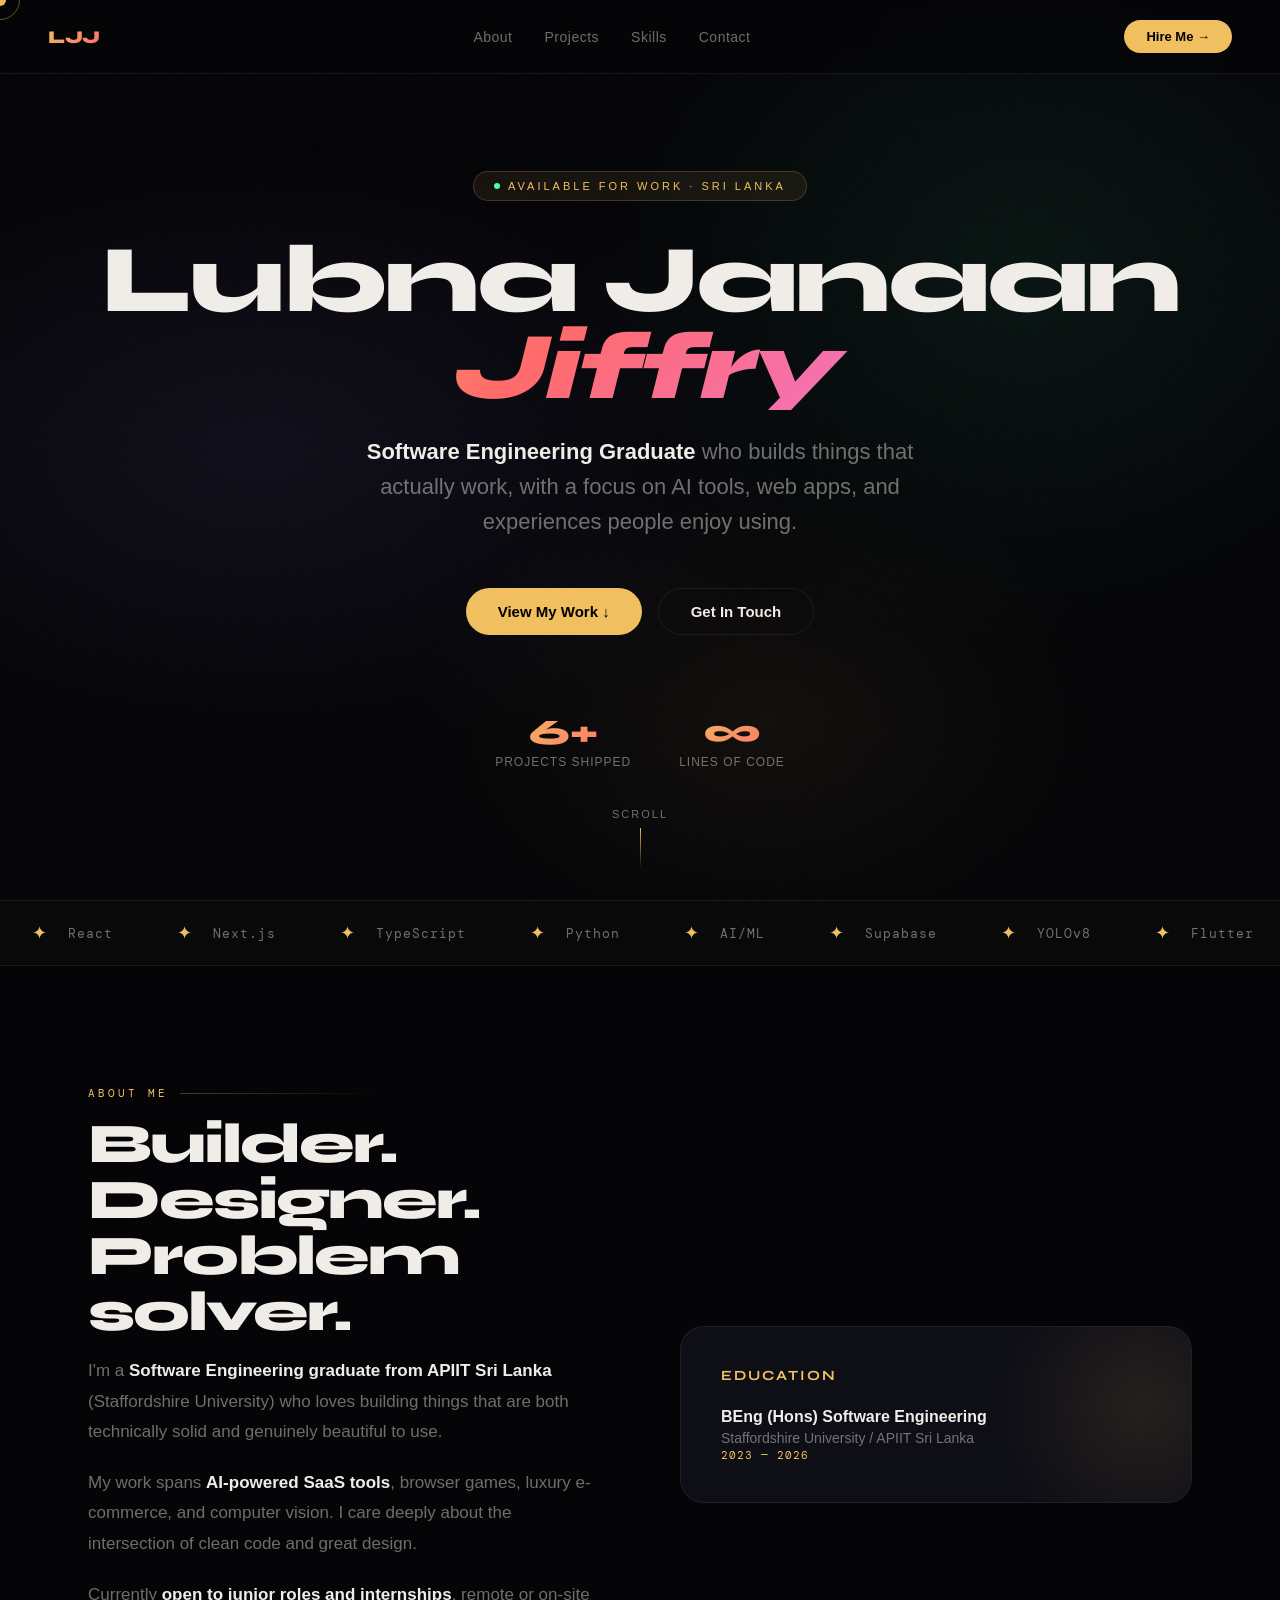
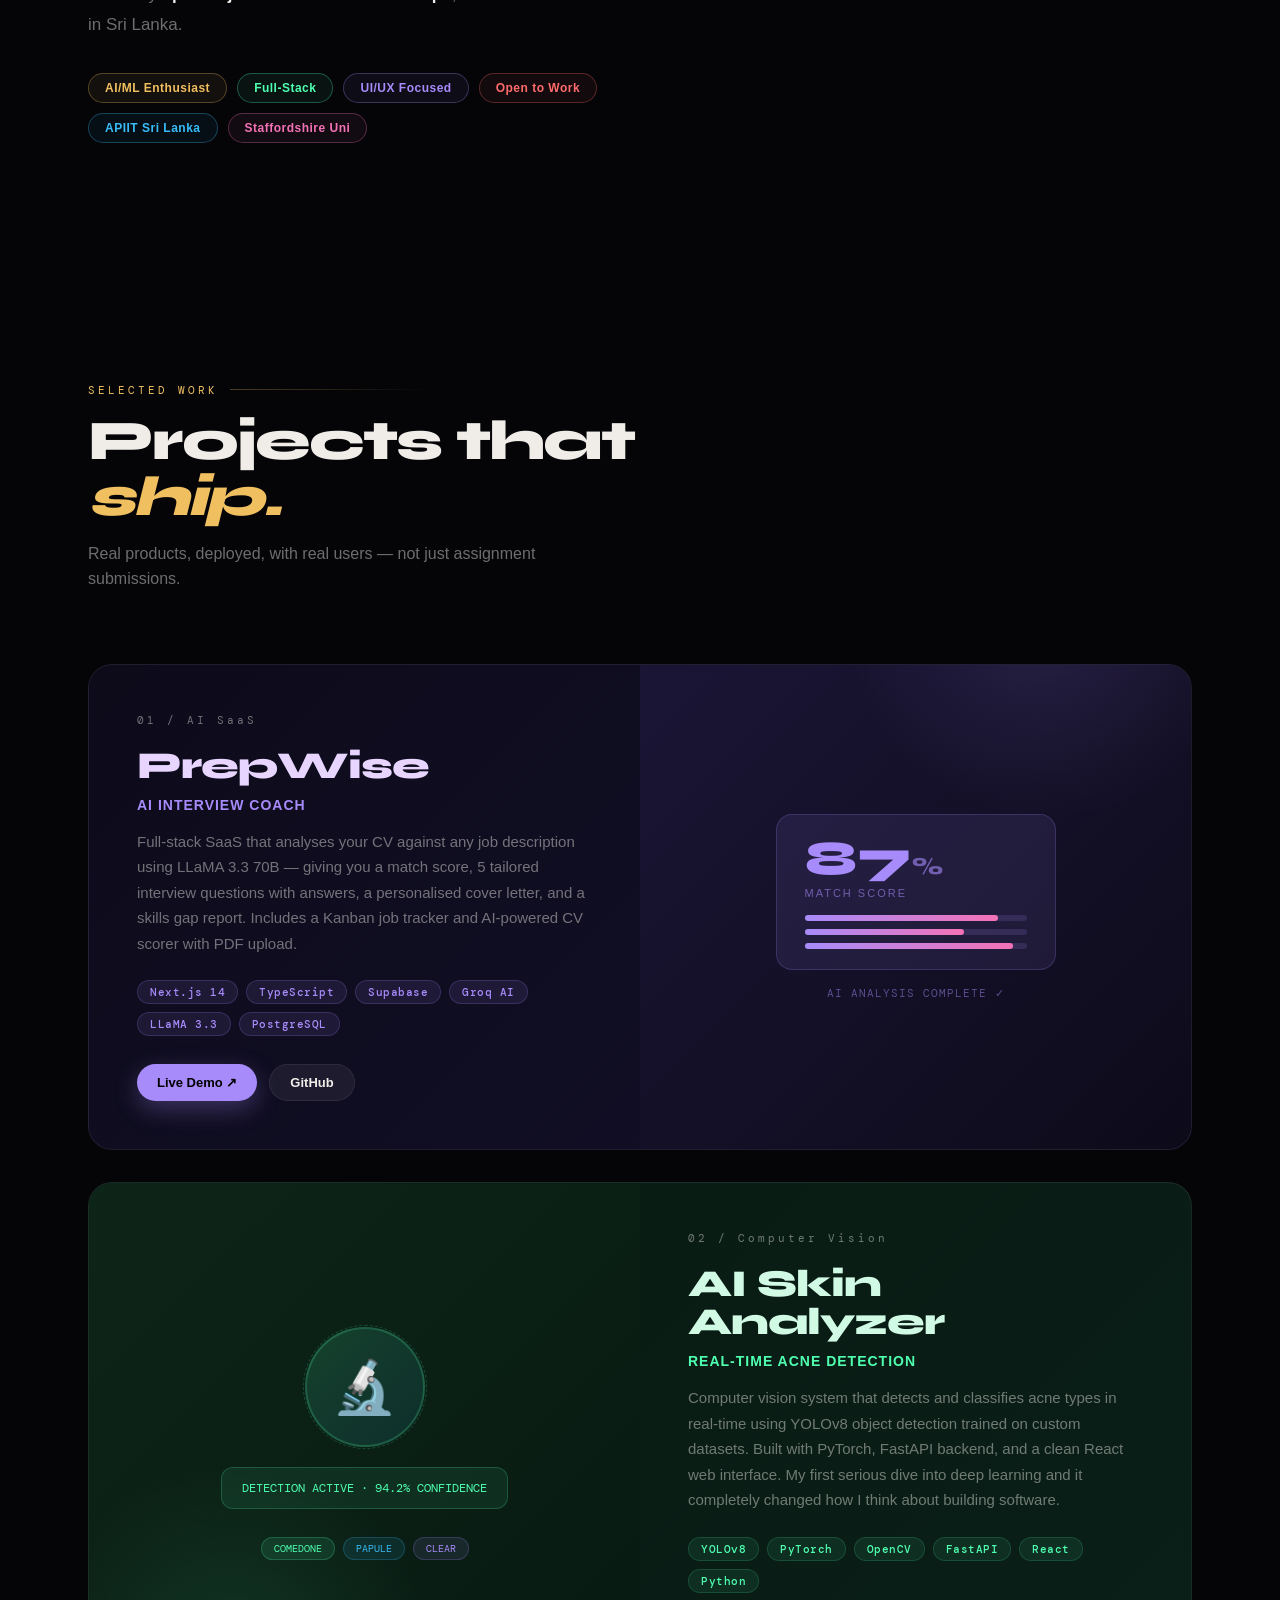
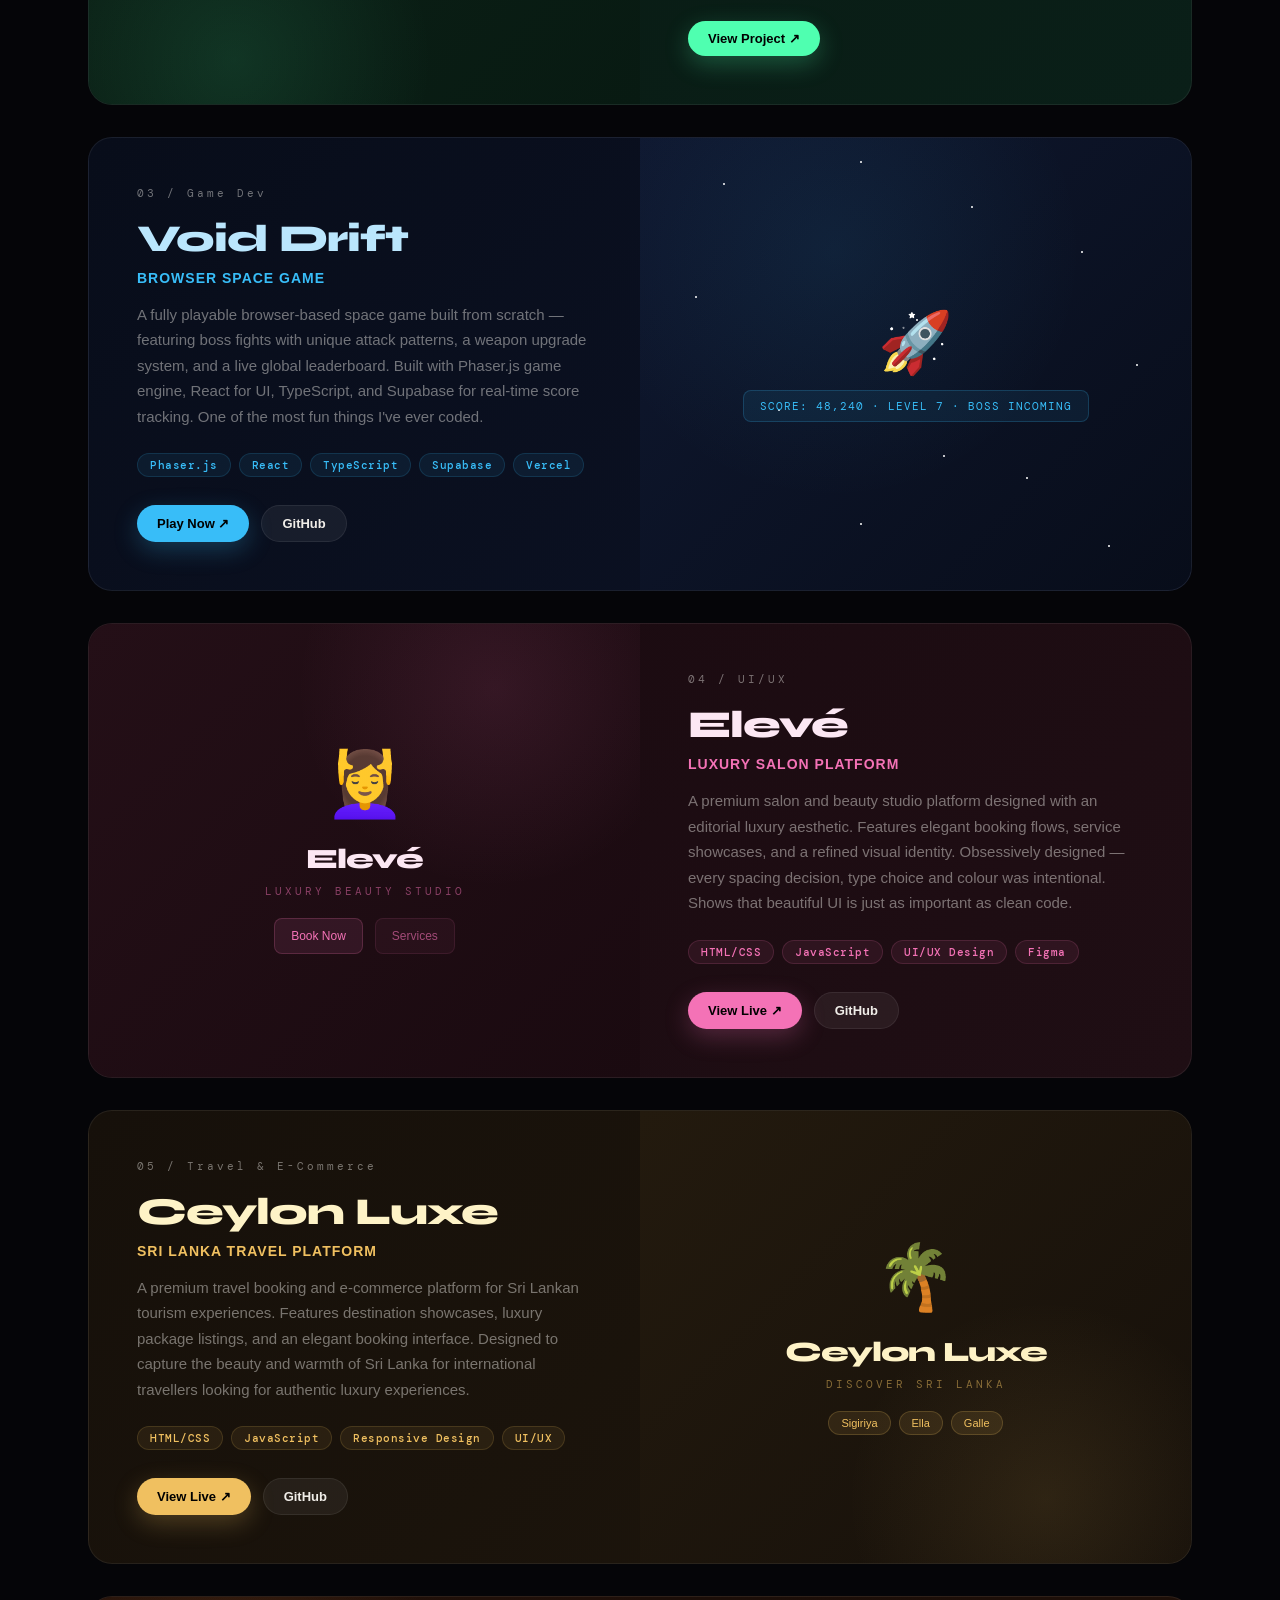
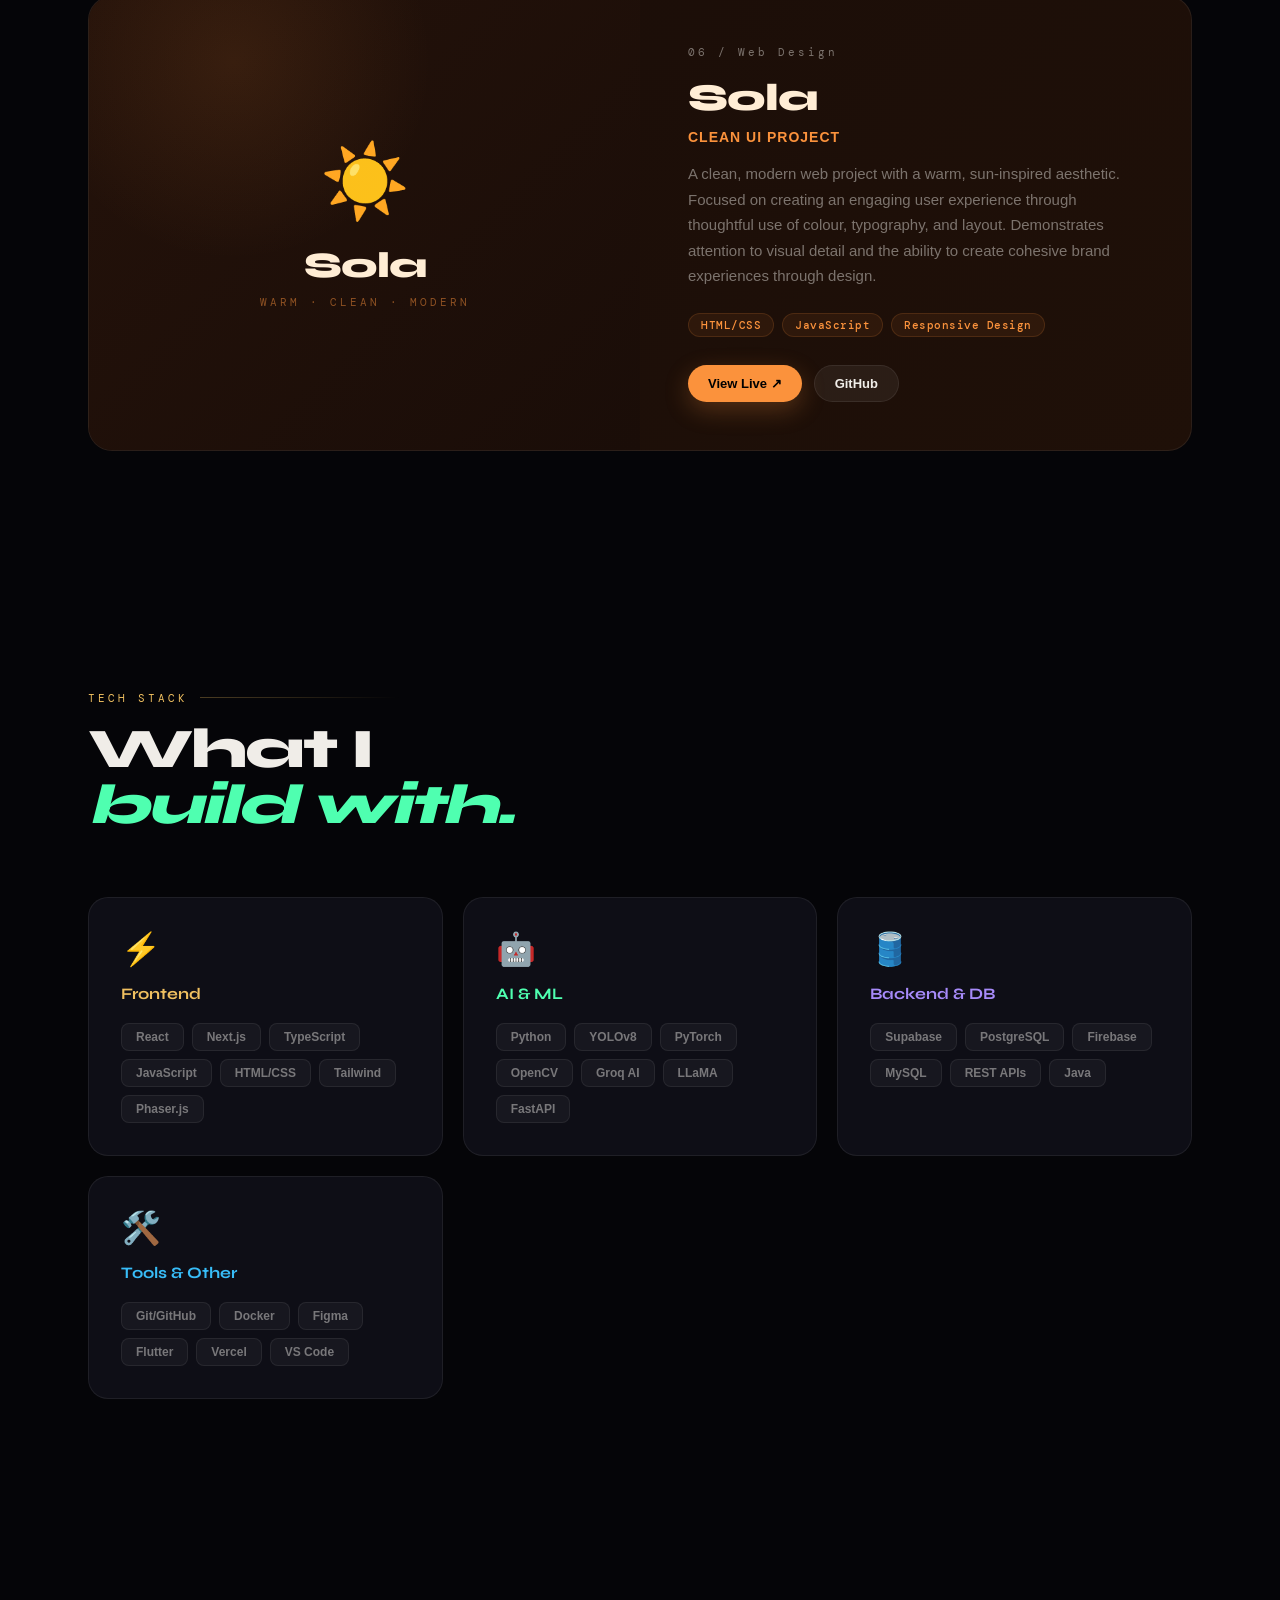
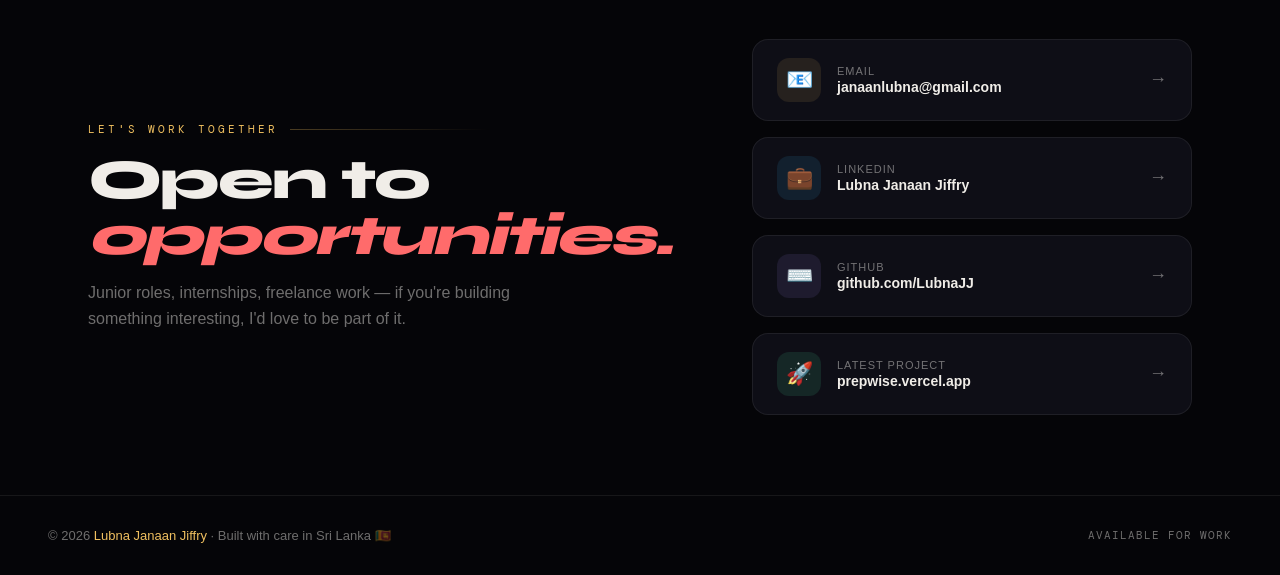
==== commit 35feee82: "updated layout and details" ====
--- a/index.html
+++ b/index.html
@@ -1,927 +1,1191 @@
 <!DOCTYPE html>
 <html lang="en">
 <head>
-<meta charset="UTF-8">
-<meta name="viewport" content="width=device-width, initial-scale=1.0">
+<meta charset="UTF-8"/>
+<meta name="viewport" content="width=device-width,initial-scale=1"/>
 <title>Lubna Janaan Jiffry — Software Engineer</title>
-<link href="https://fonts.googleapis.com/css2?family=Cormorant+Garamond:ital,wght@0,300;0,400;0,600;1,300;1,400&family=DM+Mono:wght@300;400&family=Syne:wght@700;800&display=swap" rel="stylesheet">
+<link rel="preconnect" href="https://fonts.googleapis.com"/>
+<link rel="preconnect" href="https://fonts.gstatic.com" crossorigin/>
+<link href="https://fonts.googleapis.com/css2?family=Syne:wght@400;600;700;800&family=Cabinet+Grotesk:wght@400;500;700;900&family=DM+Mono:ital,wght@0,400;1,400&display=swap" rel="stylesheet"/>
 <style>
-  :root {
-    --ink: #0c0c0e;
-    --ink2: #111115;
-    --ink3: #18181f;
-    --surface: #1c1c24;
-    --line: rgba(255,255,255,0.07);
-    --line2: rgba(255,255,255,0.12);
-    --text: #ede9e0;
-    --text2: #a8a39a;
-    --text3: #5c5850;
-    --gold: #c9a96e;
-    --gold2: #e8c98a;
-    --gold-dim: rgba(201,169,110,0.15);
-    --teal: #4ecdc4;
-    --rose: #e8736a;
-    --grad: linear-gradient(135deg, #c9a96e 0%, #e8c98a 50%, #c9a96e 100%);
-    --grad2: linear-gradient(135deg, #4ecdc4, #2a9d8f);
-  }
-
-  *, *::before, *::after { box-sizing: border-box; margin: 0; padding: 0; }
-  html { scroll-behavior: smooth; }
-
-  body {
-    background: var(--ink);
-    color: var(--text);
-    font-family: 'DM Mono', monospace;
-    font-weight: 300;
-    overflow-x: hidden;
-    cursor: none;
-  }
-
-  /* ── CURSOR ─────────────────────────────────────── */
-  #cur { position:fixed; width:8px; height:8px; background:var(--gold); border-radius:50%; pointer-events:none; z-index:9999; transform:translate(-50%,-50%); transition:transform .15s,background .2s; mix-blend-mode:difference; }
-  #cur-r { position:fixed; width:32px; height:32px; border:1px solid rgba(201,169,110,.4); border-radius:50%; pointer-events:none; z-index:9998; transform:translate(-50%,-50%); transition:width .25s,height .25s,border-color .25s; }
-  body:has(a:hover) #cur { transform:translate(-50%,-50%) scale(3); background:var(--teal); }
-  body:has(a:hover) #cur-r { width:54px; height:54px; border-color:rgba(78,205,196,.3); }
-
-  /* ── NAV ─────────────────────────────────────────── */
-  nav {
-    position:fixed; top:0; left:0; right:0; z-index:100;
-    display:flex; justify-content:space-between; align-items:center;
-    padding:20px 56px;
-    background:rgba(12,12,14,.8);
-    backdrop-filter:blur(28px);
-    border-bottom:1px solid var(--line);
-  }
-
-  .nav-logo {
-    font-family:'Cormorant Garamond',serif;
-    font-weight:400; font-size:20px;
-    color:var(--text); text-decoration:none;
-    letter-spacing:2px;
-  }
-  .nav-logo em { font-style:italic; color:var(--gold); }
-
-  .nav-links { display:flex; gap:36px; list-style:none; align-items:center; }
-  .nav-links a { color:var(--text3); text-decoration:none; font-size:10px; letter-spacing:3px; text-transform:uppercase; transition:color .2s; }
-  .nav-links a:hover { color:var(--text); }
-
-  .nav-hire {
-    font-size:10px !important; letter-spacing:2px !important;
-    color:var(--gold) !important;
-    border:1px solid rgba(201,169,110,.35) !important;
-    padding:8px 20px; border-radius:2px;
-    transition:background .2s,color .2s !important;
-  }
-  .nav-hire:hover { background:var(--gold) !important; color:var(--ink) !important; }
-
-  /* ── HERO ─────────────────────────────────────────── */
-  #hero {
-    min-height:100vh;
-    display:grid; grid-template-columns:1fr 1fr;
-    align-items:center;
-    padding:140px 56px 80px;
-    gap:80px;
-    position:relative; overflow:hidden;
-  }
-
-  /* Animated gradient orbs */
-  .orb { position:absolute; border-radius:50%; filter:blur(100px); opacity:.12; pointer-events:none; animation:drift 12s ease-in-out infinite; }
-  .orb1 { width:500px; height:500px; background:var(--gold); top:-80px; right:-80px; animation-duration:14s; }
-  .orb2 { width:350px; height:350px; background:var(--teal); bottom:-40px; left:100px; animation-duration:10s; animation-delay:-4s; }
-  .orb3 { width:280px; height:280px; background:var(--rose); top:40%; right:25%; animation-duration:16s; animation-delay:-8s; }
-  @keyframes drift { 0%,100%{transform:translate(0,0) scale(1)} 33%{transform:translate(24px,-24px) scale(1.06)} 66%{transform:translate(-18px,18px) scale(.94)} }
-
-  /* Fine dot grid */
-  #hero::before {
-    content:''; position:absolute; inset:0; pointer-events:none;
-    background-image:radial-gradient(circle, rgba(255,255,255,.06) 1px, transparent 1px);
-    background-size:36px 36px;
-    mask-image:radial-gradient(ellipse at 60% 50%, black 20%, transparent 65%);
-  }
-
-  .hero-left { position:relative; z-index:2; }
-
-  .hero-kicker {
-    display:inline-flex; align-items:center; gap:10px;
-    font-size:10px; letter-spacing:4px; text-transform:uppercase;
-    color:var(--gold); margin-bottom:32px;
-    animation:fadeUp .8s ease both;
-  }
-  .hero-kicker-line { width:32px; height:1px; background:var(--gold); }
-
-  .hero-name {
-    font-family:'Cormorant Garamond',serif;
-    font-weight:300; font-size:clamp(56px,7.5vw,100px);
-    line-height:.92; letter-spacing:-1px;
-    margin-bottom:8px;
-    animation:fadeUp .8s ease .08s both;
-    color:var(--text);
-  }
-  .hero-name .italic { font-style:italic; color:var(--gold); }
-  .hero-name .mono {
-    font-family:'Syne',sans-serif; font-weight:800;
-    font-size:.55em; letter-spacing:-2px;
-    -webkit-text-stroke:1px var(--line2);
-    color:transparent;
-    display:block; margin-top:4px;
-  }
-
-  .hero-role {
-    font-family:'Cormorant Garamond',serif;
-    font-style:italic; font-size:20px; color:var(--text2);
-    margin-bottom:28px; letter-spacing:.5px;
-    animation:fadeUp .8s ease .16s both;
-  }
-
-  .hero-desc {
-    font-size:12.5px; line-height:2; color:var(--text2);
-    max-width:440px; margin-bottom:48px;
-    animation:fadeUp .8s ease .24s both;
-  }
-
-  .hero-actions { display:flex; gap:14px; flex-wrap:wrap; animation:fadeUp .8s ease .32s both; }
-
-  .btn-gold {
-    background:var(--grad); color:var(--ink);
-    border:none; padding:14px 32px;
-    font-family:'DM Mono',monospace; font-size:11px; letter-spacing:1px;
-    cursor:pointer; border-radius:2px; text-decoration:none;
-    display:inline-flex; align-items:center; gap:8px;
-    transition:opacity .2s,transform .2s; font-weight:400;
-  }
-  .btn-gold:hover { opacity:.85; transform:translateY(-2px); }
-
-  .btn-ghost {
-    background:transparent; color:var(--text);
-    border:1px solid var(--line2); padding:14px 32px;
-    font-family:'DM Mono',monospace; font-size:11px; letter-spacing:1px;
-    cursor:pointer; border-radius:2px; text-decoration:none;
-    display:inline-flex; align-items:center; gap:8px;
-    transition:border-color .2s,transform .2s,color .2s;
-  }
-  .btn-ghost:hover { border-color:var(--gold); color:var(--gold); transform:translateY(-2px); }
-
-  .btn-mail {
-    background:var(--gold-dim); color:var(--gold);
-    border:1px solid rgba(201,169,110,.25); padding:14px 32px;
-    font-family:'DM Mono',monospace; font-size:11px; letter-spacing:1px;
-    cursor:pointer; border-radius:2px; text-decoration:none;
-    display:inline-flex; align-items:center; gap:8px;
-    transition:all .2s;
-  }
-  .btn-mail:hover { background:var(--grad); color:var(--ink); border-color:transparent; transform:translateY(-2px); }
-
-  /* ── HERO RIGHT — code terminal ── */
-  .hero-right { position:relative; z-index:2; animation:fadeUp .8s ease .42s both; }
-
-  .terminal {
-    background:#0d0d10;
-    border:1px solid var(--line2);
-    border-radius:10px;
-    overflow:hidden;
-    box-shadow:0 40px 100px rgba(0,0,0,.5), 0 0 0 1px var(--line);
-  }
-
-  .terminal-bar {
-    background:#161618;
-    padding:13px 18px;
-    display:flex; align-items:center; gap:8px;
-    border-bottom:1px solid var(--line);
-  }
-  .tdot { width:10px; height:10px; border-radius:50%; }
-  .td1{background:#ff5f57} .td2{background:#febc2e} .td3{background:#28c840}
-  .tfile { font-size:11px; color:var(--text3); margin:0 auto; letter-spacing:1px; }
-
-  .terminal-body { padding:24px 28px; font-size:12.5px; line-height:2.1; }
-  .tl { display:flex; gap:12px; }
-  .tln { color:#333; min-width:16px; font-size:10.5px; }
-  .tkw { color:#c792ea; }
-  .tfn { color:#82aaff; }
-  .tstr { color:#c3e88d; }
-  .tvr { color:#ede9e0; }
-  .top { color:#89ddff; }
-  .tcm { color:#3d4a52; font-style:italic; }
-  .tcur { display:inline-block; width:2px; height:12px; background:var(--gold); margin-left:2px; animation:blink 1s infinite; vertical-align:middle; }
-  @keyframes blink { 0%,100%{opacity:1} 50%{opacity:0} }
-
-  .stat-row { display:flex; gap:1px; margin-top:24px; border:1px solid var(--line); border-radius:6px; overflow:hidden; }
-  .stat-c { flex:1; background:var(--ink3); padding:14px; text-align:center; border-right:1px solid var(--line); }
-  .stat-c:last-child { border-right:none; }
-  .stat-n { font-family:'Cormorant Garamond',serif; font-weight:600; font-size:26px; color:var(--gold); line-height:1; }
-  .stat-l { font-size:9px; color:var(--text3); letter-spacing:2px; text-transform:uppercase; margin-top:4px; }
-
-  @keyframes fadeUp { from{opacity:0;transform:translateY(20px)} to{opacity:1;transform:translateY(0)} }
-
-  /* ── MARQUEE ─────────────────────────────────────── */
-  .mq { overflow:hidden; border-top:1px solid var(--line); border-bottom:1px solid var(--line); padding:14px 0; background:var(--ink2); }
-  .mq-track { display:flex; animation:mq 30s linear infinite; white-space:nowrap; }
-  .mq-item { display:inline-flex; align-items:center; gap:24px; padding:0 32px; font-family:'Syne',sans-serif; font-size:10px; font-weight:700; letter-spacing:4px; text-transform:uppercase; color:var(--text3); }
-  .mq-item .gem { color:var(--gold); font-size:6px; }
-  @keyframes mq { from{transform:translateX(0)} to{transform:translateX(-50%)} }
-
-  /* ── SECTIONS ─────────────────────────────────────── */
-  section { padding:120px 56px; }
-
-  .s-tag { display:inline-flex; align-items:center; gap:12px; font-size:10px; letter-spacing:4px; text-transform:uppercase; color:var(--gold); margin-bottom:20px; }
-  .s-tag::before { content:''; width:24px; height:1px; background:var(--gold); }
-
-  .s-title { font-family:'Cormorant Garamond',serif; font-weight:300; font-size:clamp(40px,5vw,64px); letter-spacing:-1px; line-height:1.0; margin-bottom:16px; color:var(--text); }
-  .s-title em { font-style:italic; color:var(--gold); }
-
-  .s-sub { font-size:12.5px; color:var(--text2); line-height:1.9; max-width:480px; }
-
-  /* ── PROJECTS ─────────────────────────────────────── */
-  #projects { background:var(--ink); }
-
-  .proj-header { display:flex; justify-content:space-between; align-items:flex-end; margin-bottom:60px; flex-wrap:wrap; gap:24px; }
-
-  .proj-grid { display:grid; grid-template-columns:repeat(12,1fr); gap:16px; }
-
-  .pc {
-    background:var(--ink2);
-    border:1px solid var(--line);
-    border-radius:8px; padding:28px;
-    position:relative; overflow:hidden;
-    transition:transform .3s,box-shadow .3s,border-color .3s;
-    text-decoration:none; color:inherit;
-    display:flex; flex-direction:column;
-  }
-  .pc:hover { transform:translateY(-5px); box-shadow:0 24px 60px rgba(0,0,0,.4); border-color:var(--line2); }
-
-  .pc.feat { grid-column:span 7; }
-  .pc.sec  { grid-column:span 5; }
-  .pc.tri  { grid-column:span 4; }
-
-  /* Gold accent line on hover */
-  .pc::before { content:''; position:absolute; top:0; left:0; right:0; height:2px; background:var(--grad); opacity:0; transition:opacity .3s; border-radius:8px 8px 0 0; }
-  .pc:hover::before { opacity:1; }
-
-  /* Colored variants */
-  .pc-teal::before { background:var(--grad2); }
-  .pc-rose::before { background:linear-gradient(90deg,#e8736a,#f4a96a); }
-  .pc-muted::before { background:linear-gradient(90deg,#6b8cba,#5f7fa8); }
-
-  .pc-num { font-size:10px; color:var(--text3); letter-spacing:2px; text-transform:uppercase; margin-bottom:18px; }
-
-  .pc-preview {
-    width:100%; height:150px; border-radius:6px;
-    overflow:hidden; margin-bottom:18px;
-    border:1px solid var(--line); background:var(--ink3);
-  }
-  .pc-preview img { width:100%; height:100%; object-fit:cover; object-position:top; transition:transform .5s ease; }
-  .pc:hover .pc-preview img { transform:scale(1.05); }
-
-  .pc-icon { width:42px; height:42px; border-radius:8px; display:flex; align-items:center; justify-content:center; font-size:20px; margin-bottom:16px; flex-shrink:0; }
-
-  .pc-name { font-family:'Cormorant Garamond',serif; font-weight:600; font-size:21px; letter-spacing:-.3px; margin-bottom:10px; color:var(--text); }
-
-  .pc-desc { font-size:12px; color:var(--text2); line-height:1.75; flex:1; margin-bottom:20px; }
-
-  .pc-tags { display:flex; flex-wrap:wrap; gap:6px; margin-bottom:18px; }
-  .pt { font-size:10px; padding:3px 9px; border-radius:2px; background:var(--ink3); color:var(--text3); border:1px solid var(--line); letter-spacing:.5px; }
-  .pt-g { background:rgba(201,169,110,.08); color:var(--gold); border-color:rgba(201,169,110,.2); }
-  .pt-t { background:rgba(78,205,196,.08); color:var(--teal); border-color:rgba(78,205,196,.2); }
-  .pt-r { background:rgba(232,115,106,.08); color:var(--rose); border-color:rgba(232,115,106,.2); }
-  .pt-b { background:rgba(107,140,186,.08); color:#6b8cba; border-color:rgba(107,140,186,.2); }
-
-  .pc-link { display:inline-flex; align-items:center; gap:6px; font-size:10px; letter-spacing:2px; text-transform:uppercase; color:var(--text3); transition:color .2s; margin-top:auto; }
-  .pc-arrow { display:inline-block; transition:transform .2s; }
-  .pc:hover .pc-link { color:var(--gold); }
-  .pc:hover .pc-arrow { transform:translate(3px,-3px); }
-
-  /* ── SKILLS ────────────────────────────────────────── */
-  #skills { background:var(--ink2); }
-
-  .sk-layout { display:grid; grid-template-columns:1.1fr .9fr; gap:80px; align-items:start; }
-
-  .sk-cat { margin-bottom:36px; }
-  .sk-label { font-size:9px; letter-spacing:3px; text-transform:uppercase; color:var(--text3); margin-bottom:14px; display:flex; align-items:center; gap:10px; }
-  .sk-label::after { content:''; flex:1; height:1px; background:var(--line); }
-
-  .sk-pills { display:flex; flex-wrap:wrap; gap:8px; }
-  .sk-pill { font-size:11.5px; padding:7px 15px; border-radius:4px; border:1px solid var(--line); background:var(--ink3); color:var(--text2); transition:all .2s; cursor:default; }
-  .sk-pill:hover { border-color:var(--gold); color:var(--gold); background:var(--gold-dim); transform:translateY(-2px); }
-
-  .sk-right { position:sticky; top:120px; }
-
-  .info-card { background:var(--ink3); border:1px solid var(--line); border-radius:8px; padding:28px; margin-bottom:16px; }
-  .ic-title { font-family:'Cormorant Garamond',serif; font-weight:600; font-size:16px; margin-bottom:20px; color:var(--text); display:flex; align-items:center; gap:10px; }
-
-  .edu-row { display:flex; gap:14px; margin-bottom:16px; padding-bottom:16px; border-bottom:1px solid var(--line); }
-  .edu-row:last-child { border-bottom:none; margin-bottom:0; padding-bottom:0; }
-  .edu-pip { width:7px; height:7px; border-radius:50%; margin-top:5px; flex-shrink:0; }
-  .edu-deg { font-family:'Cormorant Garamond',serif; font-weight:600; font-size:14px; margin-bottom:3px; color:var(--text); }
-  .edu-sch { font-size:11px; color:var(--teal); margin-bottom:2px; }
-  .edu-yr { font-size:10px; color:var(--text3); }
-
-  .badge-list { display:flex; flex-direction:column; gap:9px; }
-  .badge { display:flex; align-items:flex-start; gap:12px; background:var(--ink2); border:1px solid var(--line); border-radius:6px; padding:11px 13px; font-size:11.5px; color:var(--text2); transition:border-color .2s; }
-  .badge:hover { border-color:var(--gold); }
-  .badge-ico { font-size:16px; margin-top:1px; flex-shrink:0; }
-
-
-
-  /* ── PROJECT SHOWCASE ──────────────────────────────── */
-.proj-showcase { display:flex; flex-direction:column; gap:0; }
-
-.ps-item {
-  display:grid; grid-template-columns:1fr 1fr;
-  gap:0; align-items:center;
-  padding:80px 0;
-  border-bottom:1px solid var(--line);
-}
-.ps-item:last-child { border-bottom:none; }
-.ps-reverse { direction:rtl; }
-.ps-reverse > * { direction:ltr; }
-
-.ps-img-wrap {
-  position:relative; overflow:hidden;
-  border-radius:12px; display:block;
-  aspect-ratio:16/10; margin:0 40px 0 0;
+:root {
+  --bg: #050508;
+  --surface: #0e0e16;
+  --border: rgba(255,255,255,0.07);
+  --text: #f0ede8;
+  --muted: rgba(240,237,232,0.45);
+  --gold: #f0c060;
+  --mint: #4fffb0;
+  --coral: #ff6b6b;
+  --violet: #a78bfa;
+  --sky: #38bdf8;
+  --pink: #f472b6;
+  --orange: #fb923c;
+}
+
+*{margin:0;padding:0;box-sizing:border-box}
+html{scroll-behavior:smooth}
+
+body{
+  background:var(--bg);
+  color:var(--text);
+  font-family:'Cabinet Grotesk',sans-serif;
+  overflow-x:hidden;
+  cursor:none;
+}
+
+/* Custom cursor */
+.cursor{
+  position:fixed;width:12px;height:12px;
+  background:var(--gold);border-radius:50%;
+  pointer-events:none;z-index:9999;
+  transform:translate(-50%,-50%);
+  transition:transform 0.1s,width 0.2s,height 0.2s,background 0.2s;
+  mix-blend-mode:difference;
+}
+.cursor-ring{
+  position:fixed;width:40px;height:40px;
+  border:1px solid rgba(240,192,96,0.4);border-radius:50%;
+  pointer-events:none;z-index:9998;
+  transform:translate(-50%,-50%);
+  transition:transform 0.15s,width 0.3s,height 0.3s;
+}
+body:has(a:hover) .cursor,
+body:has(button:hover) .cursor { width:20px;height:20px; }
+
+/* Noise overlay */
+body::before{
+  content:'';position:fixed;inset:0;
+  background-image:url("data:image/svg+xml,%3Csvg viewBox='0 0 256 256' xmlns='http://www.w3.org/2000/svg'%3E%3Cfilter id='noise'%3E%3CfeTurbulence type='fractalNoise' baseFrequency='0.9' numOctaves='4' stitchTiles='stitch'/%3E%3C/filter%3E%3Crect width='100%25' height='100%25' filter='url(%23noise)' opacity='0.04'/%3E%3C/svg%3E");
+  pointer-events:none;z-index:1;opacity:0.4;
+}
+
+/* ── NAV ── */
+nav{
+  position:fixed;top:0;left:0;right:0;z-index:100;
+  display:flex;align-items:center;justify-content:space-between;
+  padding:20px 48px;
+  background:rgba(5,5,8,0.8);
+  backdrop-filter:blur(20px);
+  border-bottom:1px solid var(--border);
+}
+.nav-logo{
+  font-family:'Syne',sans-serif;
+  font-weight:800;font-size:18px;
+  letter-spacing:-0.5px;
+  background:linear-gradient(135deg,var(--gold),var(--coral));
+  -webkit-background-clip:text;-webkit-text-fill-color:transparent;
   text-decoration:none;
-  background:var(--ink3);
-  border:1px solid var(--line);
-}
-.ps-reverse .ps-img-wrap { margin:0 0 0 40px; }
-
-.ps-img-wrap img { width:100%; height:100%; object-fit:cover; object-position:top; transition:transform .5s ease; display:block; }
-.ps-img-wrap:hover img { transform:scale(1.04); }
-
-.ps-img-overlay {
-  position:absolute; inset:0;
-  background:rgba(0,0,0,0.65);
-  display:flex; align-items:center; justify-content:center;
-  font-size:12px; letter-spacing:3px; text-transform:uppercase;
-  color:var(--gold); opacity:0; transition:opacity .3s;
+}
+.nav-links{display:flex;gap:32px;list-style:none;}
+.nav-links a{
+  color:var(--muted);text-decoration:none;
+  font-size:14px;font-weight:500;letter-spacing:0.5px;
+  transition:color 0.2s;
+}
+.nav-links a:hover{color:var(--text);}
+.nav-cta{
+  background:var(--gold);color:#000;
+  padding:9px 22px;border-radius:100px;
+  font-size:13px;font-weight:700;text-decoration:none;
+  transition:transform 0.2s,box-shadow 0.2s;
+}
+.nav-cta:hover{transform:translateY(-2px);box-shadow:0 8px 24px rgba(240,192,96,0.3);}
+
+/* ── HERO ── */
+.hero{
+  min-height:100vh;
+  display:flex;flex-direction:column;
+  align-items:center;justify-content:center;
+  text-align:center;
+  padding:120px 24px 80px;
+  position:relative;overflow:hidden;
+}
+.hero-bg{
+  position:absolute;inset:0;
+  background:
+    radial-gradient(ellipse 60% 50% at 20% 50%, rgba(167,139,250,0.08) 0%, transparent 70%),
+    radial-gradient(ellipse 50% 60% at 80% 30%, rgba(79,255,176,0.07) 0%, transparent 70%),
+    radial-gradient(ellipse 40% 40% at 60% 80%, rgba(240,192,96,0.06) 0%, transparent 70%);
+  animation:bgShift 8s ease-in-out infinite alternate;
+}
+@keyframes bgShift{
+  0%{filter:hue-rotate(0deg);}
+  100%{filter:hue-rotate(30deg);}
+}
+
+.hero-badge{
+  display:inline-flex;align-items:center;gap:8px;
+  background:rgba(240,192,96,0.08);
+  border:1px solid rgba(240,192,96,0.2);
+  color:var(--gold);font-size:11px;
+  letter-spacing:3px;text-transform:uppercase;
+  padding:8px 20px;border-radius:100px;
+  margin-bottom:36px;
+  animation:fadeUp 0.8s ease both;
+}
+.badge-dot{
+  width:6px;height:6px;
+  background:var(--mint);border-radius:50%;
+  animation:pulse 2s ease-in-out infinite;
+}
+@keyframes pulse{
+  0%,100%{opacity:1;transform:scale(1);}
+  50%{opacity:0.5;transform:scale(0.7);}
+}
+
+.hero-name{
+  font-family:'Syne',sans-serif;
+  font-size:clamp(52px,8vw,96px);
+  font-weight:800;
+  letter-spacing:-3px;
+  line-height:0.9;
+  margin-bottom:24px;
+  animation:fadeUp 0.8s ease 0.1s both;
+}
+.hero-name span{
+  background:linear-gradient(135deg,var(--gold) 0%,var(--coral) 40%,var(--pink) 70%,var(--violet) 100%);
+  -webkit-background-clip:text;-webkit-text-fill-color:transparent;
+  display:block;
+  font-style:italic;
+  font-weight:800;
+}
+
+.hero-title{
+  font-size:clamp(16px,2.5vw,22px);
+  color:var(--muted);
+  max-width:560px;
+  line-height:1.6;
+  margin-bottom:48px;
+  animation:fadeUp 0.8s ease 0.2s both;
+}
+.hero-title strong{color:var(--text);}
+
+.hero-actions{
+  display:flex;gap:16px;flex-wrap:wrap;justify-content:center;
+  margin-bottom:80px;
+  animation:fadeUp 0.8s ease 0.3s both;
+}
+.btn-primary{
+  background:var(--gold);color:#000;
+  padding:14px 32px;border-radius:100px;
+  font-weight:700;font-size:15px;text-decoration:none;
+  display:flex;align-items:center;gap:8px;
+  transition:transform 0.2s,box-shadow 0.2s;
+}
+.btn-primary:hover{transform:translateY(-3px);box-shadow:0 12px 32px rgba(240,192,96,0.3);}
+.btn-ghost{
+  background:transparent;color:var(--text);
+  padding:14px 32px;border-radius:100px;
+  font-weight:600;font-size:15px;text-decoration:none;
+  border:1px solid var(--border);
+  transition:border-color 0.2s,background 0.2s;
+}
+.btn-ghost:hover{border-color:rgba(255,255,255,0.2);background:rgba(255,255,255,0.04);}
+
+.hero-stats{
+  display:flex;gap:48px;
+  animation:fadeUp 0.8s ease 0.4s both;
+}
+.stat{text-align:center;}
+.stat-num{
+  font-family:'Syne',sans-serif;
+  font-size:36px;font-weight:800;
+  background:linear-gradient(135deg,var(--gold),var(--coral));
+  -webkit-background-clip:text;-webkit-text-fill-color:transparent;
+  line-height:1;margin-bottom:4px;
+}
+.stat-label{color:var(--muted);font-size:12px;letter-spacing:1px;text-transform:uppercase;}
+
+/* Scroll indicator */
+.scroll-hint{
+  position:absolute;bottom:32px;left:50%;transform:translateX(-50%);
+  display:flex;flex-direction:column;align-items:center;gap:8px;
+  color:var(--muted);font-size:11px;letter-spacing:2px;text-transform:uppercase;
+  animation:fadeIn 1s ease 1s both;
+}
+.scroll-line{
+  width:1px;height:40px;
+  background:linear-gradient(to bottom,var(--gold),transparent);
+  animation:scrollPulse 2s ease-in-out infinite;
+}
+@keyframes scrollPulse{
+  0%,100%{opacity:0.3;transform:scaleY(1);}
+  50%{opacity:1;transform:scaleY(1.2);}
+}
+
+/* ── MARQUEE ── */
+.marquee-section{
+  padding:20px 0;
+  border-top:1px solid var(--border);
+  border-bottom:1px solid var(--border);
+  overflow:hidden;
+  background:rgba(240,192,96,0.02);
+}
+.marquee-track{
+  display:flex;gap:0;
+  animation:marquee 25s linear infinite;
+  width:max-content;
+}
+.marquee-track:hover{animation-play-state:paused;}
+@keyframes marquee{from{transform:translateX(0);}to{transform:translateX(-50%);}}
+.marquee-item{
+  display:flex;align-items:center;gap:20px;
+  padding:0 32px;white-space:nowrap;
+  font-family:'DM Mono',monospace;font-size:13px;
+  color:var(--muted);letter-spacing:1px;
+}
+.marquee-dot{color:var(--gold);font-size:18px;}
+
+/* ── SECTIONS ── */
+section{position:relative;z-index:2;}
+.section-label{
   font-family:'DM Mono',monospace;
-}
-.ps-img-wrap:hover .ps-img-overlay { opacity:1; }
-
-.ps-mock {
-  width:100%; height:100%; padding:24px;
-  display:flex; align-items:center; justify-content:center;
-}
-.ps-img-purple { background:linear-gradient(135deg, #0d0d14, #111118); }
-.ps-img-blue { background:linear-gradient(135deg, #0d0d14, #0d1018); }
-
-.ps-content { padding:0 0 0 8px; }
-.ps-reverse .ps-content { padding:0 8px 0 0; }
-
-.ps-num { font-size:10px; color:var(--text3); letter-spacing:3px; text-transform:uppercase; margin-bottom:16px; }
-
-.ps-name {
-  font-family:'Cormorant Garamond',serif;
-  font-weight:300; font-size:clamp(32px,3.5vw,48px);
-  line-height:1.0; letter-spacing:-1px;
-  color:var(--text); margin-bottom:20px;
-}
-.ps-name em { font-style:italic; color:var(--gold); display:block; }
-
-.ps-desc { font-size:13px; color:var(--text2); line-height:1.9; margin-bottom:24px; max-width:420px; }
-
-.ps-tags { display:flex; flex-wrap:wrap; gap:6px; margin-bottom:28px; }
-
-.ps-link {
-  display:inline-flex; align-items:center; gap:8px;
-  font-size:11px; letter-spacing:2px; text-transform:uppercase;
-  color:var(--gold); text-decoration:none;
-  border-bottom:1px solid rgba(201,169,110,0.3);
-  padding-bottom:3px;
-  transition:border-color .2s, gap .2s;
-}
-.ps-link:hover { border-color:var(--gold); gap:12px; }
-
-@media (max-width:900px) {
-  .ps-item { grid-template-columns:1fr; gap:32px; padding:60px 0; direction:ltr; }
-  .ps-reverse { direction:ltr; }
-  .ps-img-wrap { margin:0 !important; }
-  .ps-content { padding:0 !important; }
-  .ps-name { font-size:32px; }
-}
-
-  /* ── CONTACT ───────────────────────────────────────── */
-  #contact { background:var(--ink); padding:140px 56px; position:relative; overflow:hidden; }
-
-  /* Big decorative number behind */
-  #contact::before {
-    content:'GET IN\00000ATOUCH';
-    white-space:pre;
-    font-family:'Cormorant Garamond',serif; font-weight:600;
-    font-size:220px; line-height:.85;
-    color:rgba(255,255,255,.015);
-    position:absolute; top:50%; left:50%;
-    transform:translate(-50%,-50%);
-    pointer-events:none; letter-spacing:-8px;
-    text-align:center;
-  }
-
-  .contact-wrap { max-width:680px; margin:0 auto; text-align:center; position:relative; z-index:1; }
-
-  .contact-tag { font-size:10px; letter-spacing:4px; text-transform:uppercase; color:var(--gold); display:inline-flex; align-items:center; gap:12px; margin-bottom:24px; }
-  .contact-tag::before, .contact-tag::after { content:''; width:24px; height:1px; background:var(--gold); }
-
-  .contact-heading { font-family:'Cormorant Garamond',serif; font-weight:300; font-size:clamp(42px,6vw,76px); letter-spacing:-2px; line-height:.95; color:var(--text); margin-bottom:24px; }
-  .contact-heading em { font-style:italic; color:var(--gold); }
-
-  .contact-sub { font-size:12.5px; color:var(--text2); line-height:1.9; margin-bottom:56px; }
-
-  .mail-cta {
-    display:inline-flex; align-items:center; gap:16px;
-    background:var(--ink2); color:var(--text);
-    text-decoration:none; padding:22px 44px;
-    border:1px solid var(--line2); border-radius:4px;
-    font-family:'Cormorant Garamond',serif; font-size:20px; font-weight:400;
-    letter-spacing:.5px; transition:all .3s;
-    box-shadow:0 8px 40px rgba(0,0,0,.3);
-    margin-bottom:48px;
-  }
-  .mail-cta:hover {
-    background:var(--gold-dim); border-color:var(--gold);
-    color:var(--gold); transform:translateY(-3px);
-    box-shadow:0 20px 60px rgba(201,169,110,.15);
-  }
-  .mail-cta-icon { font-size:22px; }
-
-  .divider { display:flex; align-items:center; gap:20px; margin-bottom:36px; color:var(--text3); font-size:10px; letter-spacing:3px; text-transform:uppercase; }
-  .divider::before, .divider::after { content:''; flex:1; height:1px; background:var(--line); }
-
-  .social-row { display:flex; justify-content:center; gap:12px; flex-wrap:wrap; }
-  .soc-btn { display:inline-flex; align-items:center; gap:8px; color:var(--text2); text-decoration:none; font-size:11px; letter-spacing:1px; padding:11px 22px; border:1px solid var(--line); border-radius:3px; transition:all .2s; background:var(--ink2); }
-  .soc-btn:hover { color:var(--gold); border-color:rgba(201,169,110,.35); background:var(--gold-dim); transform:translateY(-2px); }
-
-  /* ── FOOTER ────────────────────────────────────────── */
-  footer { background:var(--ink2); padding:24px 56px; border-top:1px solid var(--line); display:flex; justify-content:space-between; align-items:center; }
-  .ft { font-size:10px; color:var(--text3); }
-  .ft a { color:var(--text3); text-decoration:none; transition:color .2s; }
-  .ft a:hover { color:var(--gold); }
-
-  /* ── REVEAL ────────────────────────────────────────── */
-  .reveal { opacity:0; transform:translateY(24px); transition:opacity .7s ease,transform .7s ease; }
-  .reveal.on { opacity:1; transform:translateY(0); }
-  .d1{transition-delay:.1s} .d2{transition-delay:.2s} .d3{transition-delay:.3s} .d4{transition-delay:.4s}
-
-  /* ── GRAIN ─────────────────────────────────────────── */
-  body::after {
-    content:''; position:fixed; inset:0; pointer-events:none; opacity:.03;
-    background-image:url("data:image/svg+xml,%3Csvg viewBox='0 0 256 256' xmlns='http://www.w3.org/2000/svg'%3E%3Cfilter id='n'%3E%3CfeTurbulence type='fractalNoise' baseFrequency='0.9' numOctaves='4' stitchTiles='stitch'/%3E%3C/filter%3E%3Crect width='100%25' height='100%25' filter='url(%23n)'/%3E%3C/svg%3E");
-    background-size:180px; z-index:9997;
-  }
-
-  @media (max-width:900px) {
-    nav { padding:18px 24px; }
-    .nav-links { display:none; }
-    #hero { grid-template-columns:1fr; padding:120px 24px 60px; }
-    .hero-right { display:none; }
-    section { padding:80px 24px; }
-    #contact { padding:100px 24px; }
-    .proj-grid { grid-template-columns:1fr; }
-    .pc.feat,.pc.sec,.pc.tri { grid-column:span 1; }
-    .sk-layout { grid-template-columns:1fr; }
-    .sk-right { position:static; }
-    footer { flex-direction:column; gap:10px; text-align:center; padding:20px 24px; }
-    .mail-cta { font-size:15px; padding:18px 28px; }
-  }
+  font-size:11px;letter-spacing:3px;
+  text-transform:uppercase;
+  color:var(--gold);
+  margin-bottom:16px;
+  display:flex;align-items:center;gap:12px;
+}
+.section-label::after{
+  content:'';flex:1;height:1px;
+  background:linear-gradient(to right,rgba(240,192,96,0.3),transparent);
+  max-width:200px;
+}
+.section-title{
+  font-family:'Syne',sans-serif;
+  font-size:clamp(36px,5vw,56px);
+  font-weight:800;letter-spacing:-2px;
+  line-height:1;margin-bottom:16px;
+}
+.section-sub{color:var(--muted);font-size:16px;line-height:1.6;max-width:480px;}
+
+/* ── ABOUT ── */
+.about{padding:120px 0;}
+.about-inner{
+  max-width:1200px;margin:0 auto;padding:0 48px;
+  display:grid;grid-template-columns:1fr 1fr;gap:80px;align-items:center;
+}
+.about-text p{
+  color:var(--muted);font-size:17px;line-height:1.8;margin-bottom:20px;
+}
+.about-text p strong{color:var(--text);}
+.about-tags{display:flex;flex-wrap:wrap;gap:10px;margin-top:32px;}
+.tag{
+  padding:7px 16px;border-radius:100px;
+  font-size:12px;font-weight:600;letter-spacing:0.5px;
+  border:1px solid;
+}
+.tag-gold{color:var(--gold);border-color:rgba(240,192,96,0.3);background:rgba(240,192,96,0.06);}
+.tag-mint{color:var(--mint);border-color:rgba(79,255,176,0.3);background:rgba(79,255,176,0.06);}
+.tag-violet{color:var(--violet);border-color:rgba(167,139,250,0.3);background:rgba(167,139,250,0.06);}
+.tag-coral{color:var(--coral);border-color:rgba(255,107,107,0.3);background:rgba(255,107,107,0.06);}
+.tag-sky{color:var(--sky);border-color:rgba(56,189,248,0.3);background:rgba(56,189,248,0.06);}
+.tag-pink{color:var(--pink);border-color:rgba(244,114,182,0.3);background:rgba(244,114,182,0.06);}
+.tag-orange{color:var(--orange);border-color:rgba(251,146,60,0.3);background:rgba(251,146,60,0.06);}
+
+.about-card{
+  background:var(--surface);
+  border:1px solid var(--border);
+  border-radius:24px;padding:40px;
+  position:relative;overflow:hidden;
+}
+.about-card::before{
+  content:'';position:absolute;
+  top:-40%;right:-20%;
+  width:300px;height:300px;
+  background:radial-gradient(circle,rgba(240,192,96,0.1),transparent 70%);
+  pointer-events:none;
+}
+.about-card-title{
+  font-family:'Syne',sans-serif;
+  font-size:14px;font-weight:700;
+  letter-spacing:2px;text-transform:uppercase;
+  color:var(--gold);margin-bottom:24px;
+}
+.edu-item{margin-bottom:24px;}
+.edu-item:last-child{margin-bottom:0;}
+.edu-degree{font-size:16px;font-weight:700;margin-bottom:4px;}
+.edu-school{color:var(--muted);font-size:14px;margin-bottom:2px;}
+.edu-year{
+  font-family:'DM Mono',monospace;
+  font-size:11px;color:var(--gold);letter-spacing:1px;
+}
+
+/* ── PROJECTS ── */
+.projects{padding:120px 0;}
+.projects-inner{max-width:1200px;margin:0 auto;padding:0 48px;}
+.projects-header{margin-bottom:72px;}
+
+.projects-grid{
+  display:flex;flex-direction:column;gap:32px;
+}
+
+/* Project card */
+.project-card{
+  border-radius:24px;overflow:hidden;
+  border:1px solid var(--border);
+  transition:transform 0.4s cubic-bezier(0.34,1.56,0.64,1), box-shadow 0.4s;
+  position:relative;
+}
+.project-card:hover{
+  transform:translateY(-6px);
+}
+
+.project-inner{
+  display:grid;grid-template-columns:1fr 1fr;
+  min-height:360px;
+}
+
+/* Alternate layout */
+.project-card:nth-child(even) .project-inner{
+  direction:rtl;
+}
+.project-card:nth-child(even) .project-info,
+.project-card:nth-child(even) .project-visual{
+  direction:ltr;
+}
+
+.project-info{
+  padding:48px;
+  display:flex;flex-direction:column;justify-content:space-between;
+  position:relative;z-index:1;
+}
+.project-num{
+  font-family:'DM Mono',monospace;
+  font-size:11px;letter-spacing:3px;
+  color:var(--muted);margin-bottom:20px;
+}
+.project-name{
+  font-family:'Syne',sans-serif;
+  font-size:clamp(28px,3vw,38px);
+  font-weight:800;letter-spacing:-1px;
+  line-height:1;margin-bottom:12px;
+}
+.project-tagline{
+  font-size:14px;font-weight:700;
+  letter-spacing:1px;text-transform:uppercase;
+  margin-bottom:16px;
+}
+.project-desc{
+  color:var(--muted);font-size:15px;line-height:1.7;
+  margin-bottom:24px;flex:1;
+}
+.project-tech{display:flex;flex-wrap:wrap;gap:8px;margin-bottom:28px;}
+.tech-pill{
+  padding:4px 12px;border-radius:100px;
+  font-family:'DM Mono',monospace;
+  font-size:11px;font-weight:500;letter-spacing:0.5px;
+}
+.project-links{display:flex;gap:12px;flex-wrap:wrap;}
+.proj-link{
+  display:inline-flex;align-items:center;gap:6px;
+  padding:10px 20px;border-radius:100px;
+  font-size:13px;font-weight:700;text-decoration:none;
+  transition:transform 0.2s,box-shadow 0.2s;
+}
+.proj-link:hover{transform:translateY(-2px);}
+.proj-link-primary{color:#000;}
+.proj-link-ghost{
+  background:rgba(255,255,255,0.06);
+  color:var(--text);border:1px solid var(--border);
+}
+.proj-link-ghost:hover{background:rgba(255,255,255,0.1);}
+
+.project-visual{
+  position:relative;overflow:hidden;
+  display:flex;align-items:center;justify-content:center;
+  min-height:360px;
+}
+.project-img{
+  width:100%;height:100%;object-fit:cover;
+  transition:transform 0.6s;
+}
+.project-card:hover .project-img{transform:scale(1.04);}
+
+.project-visual-placeholder{
+  width:100%;height:100%;
+  display:flex;align-items:center;justify-content:center;
+  font-size:80px;
+  position:relative;
+}
+
+/* ── Individual project themes ── */
+
+/* PrepWise — deep violet/gold */
+.proj-prepwise{background:linear-gradient(135deg,#0d0b1a,#13102a);}
+.proj-prepwise .project-visual{background:linear-gradient(135deg,#1a1535,#0d0b1a);}
+.proj-prepwise .project-name{color:#e8d5ff;}
+.proj-prepwise .project-tagline{color:var(--violet);}
+.proj-prepwise .tech-pill{background:rgba(167,139,250,0.1);color:var(--violet);border:1px solid rgba(167,139,250,0.2);}
+.proj-prepwise .proj-link-primary{background:var(--violet);box-shadow:0 8px 24px rgba(167,139,250,0.3);}
+.proj-prepwise .project-card-glow{
+  position:absolute;top:-50%;right:-10%;
+  width:400px;height:400px;border-radius:50%;
+  background:radial-gradient(circle,rgba(167,139,250,0.12),transparent 70%);
+  pointer-events:none;
+}
+
+/* AI Skin Analyzer — emerald/teal */
+.proj-ai{background:linear-gradient(135deg,#081a12,#0a1f18);}
+.proj-ai .project-visual{background:linear-gradient(135deg,#0d2418,#081a12);}
+.proj-ai .project-name{color:#d1fae5;}
+.proj-ai .project-tagline{color:var(--mint);}
+.proj-ai .tech-pill{background:rgba(79,255,176,0.08);color:var(--mint);border:1px solid rgba(79,255,176,0.15);}
+.proj-ai .proj-link-primary{background:var(--mint);box-shadow:0 8px 24px rgba(79,255,176,0.25);}
+.proj-ai .project-card-glow{
+  position:absolute;bottom:-30%;left:-10%;
+  width:400px;height:400px;border-radius:50%;
+  background:radial-gradient(circle,rgba(79,255,176,0.1),transparent 70%);
+  pointer-events:none;
+}
+
+/* Void Drift — cosmic blue/purple */
+.proj-void{background:linear-gradient(135deg,#080d1a,#0c1225);}
+.proj-void .project-visual{background:linear-gradient(135deg,#0f1830,#080d1a);}
+.proj-void .project-name{color:#bae6fd;}
+.proj-void .project-tagline{color:var(--sky);}
+.proj-void .tech-pill{background:rgba(56,189,248,0.08);color:var(--sky);border:1px solid rgba(56,189,248,0.15);}
+.proj-void .proj-link-primary{background:var(--sky);box-shadow:0 8px 24px rgba(56,189,248,0.25);}
+.proj-void .project-card-glow{
+  position:absolute;top:-30%;left:-10%;
+  width:500px;height:500px;border-radius:50%;
+  background:radial-gradient(circle,rgba(56,189,248,0.08),transparent 70%);
+  pointer-events:none;
+}
+
+/* Eleve — rose/warm */
+.proj-eleve{background:linear-gradient(135deg,#1a0a10,#1f0e14);}
+.proj-eleve .project-visual{background:linear-gradient(135deg,#240f17,#1a0a10);}
+.proj-eleve .project-name{color:#fce7f3;}
+.proj-eleve .project-tagline{color:var(--pink);}
+.proj-eleve .tech-pill{background:rgba(244,114,182,0.08);color:var(--pink);border:1px solid rgba(244,114,182,0.15);}
+.proj-eleve .proj-link-primary{background:var(--pink);box-shadow:0 8px 24px rgba(244,114,182,0.25);}
+.proj-eleve .project-card-glow{
+  position:absolute;top:-30%;right:-10%;
+  width:400px;height:400px;border-radius:50%;
+  background:radial-gradient(circle,rgba(244,114,182,0.1),transparent 70%);
+  pointer-events:none;
+}
+
+/* Ceylon Luxe — warm gold/amber */
+.proj-ceylon{background:linear-gradient(135deg,#16100a,#1e160c);}
+.proj-ceylon .project-visual{background:linear-gradient(135deg,#231a0e,#16100a);}
+.proj-ceylon .project-name{color:#fef3c7;}
+.proj-ceylon .project-tagline{color:var(--gold);}
+.proj-ceylon .tech-pill{background:rgba(240,192,96,0.08);color:var(--gold);border:1px solid rgba(240,192,96,0.15);}
+.proj-ceylon .proj-link-primary{background:var(--gold);box-shadow:0 8px 24px rgba(240,192,96,0.25);}
+.proj-ceylon .project-card-glow{
+  position:absolute;bottom:-30%;right:-10%;
+  width:400px;height:400px;border-radius:50%;
+  background:radial-gradient(circle,rgba(240,192,96,0.1),transparent 70%);
+  pointer-events:none;
+}
+
+/* Sola — coral/orange */
+.proj-sola{background:linear-gradient(135deg,#1a0d08,#1f1008);}
+.proj-sola .project-visual{background:linear-gradient(135deg,#24120a,#1a0d08);}
+.proj-sola .project-name{color:#ffedd5;}
+.proj-sola .project-tagline{color:var(--orange);}
+.proj-sola .tech-pill{background:rgba(251,146,60,0.08);color:var(--orange);border:1px solid rgba(251,146,60,0.15);}
+.proj-sola .proj-link-primary{background:var(--orange);box-shadow:0 8px 24px rgba(251,146,60,0.25);}
+.proj-sola .project-card-glow{
+  position:absolute;top:-30%;left:-10%;
+  width:400px;height:400px;border-radius:50%;
+  background:radial-gradient(circle,rgba(251,146,60,0.1),transparent 70%);
+  pointer-events:none;
+}
+
+/* Visual placeholder designs */
+.vp-prepwise{
+  background:linear-gradient(135deg,#1a1535,#0d0b1a);
+  display:flex;flex-direction:column;align-items:center;justify-content:center;
+  gap:16px;padding:40px;
+}
+.vp-prepwise .vp-card{
+  background:rgba(167,139,250,0.1);border:1px solid rgba(167,139,250,0.2);
+  border-radius:16px;padding:20px 28px;width:100%;max-width:280px;
+}
+.vp-score{font-family:'Syne',sans-serif;font-size:48px;font-weight:800;color:var(--violet);line-height:1;}
+.vp-score-label{font-size:11px;color:rgba(167,139,250,0.6);letter-spacing:2px;text-transform:uppercase;margin-top:4px;}
+.vp-bar-row{display:flex;flex-direction:column;gap:8px;margin-top:16px;}
+.vp-bar{height:6px;border-radius:100px;background:rgba(167,139,250,0.15);}
+.vp-bar-fill{height:100%;border-radius:100px;background:linear-gradient(to right,var(--violet),var(--pink));}
+
+.vp-ai{
+  display:flex;flex-direction:column;align-items:center;justify-content:center;
+  gap:20px;padding:40px;
+}
+.vp-face{
+  width:120px;height:120px;border-radius:50%;
+  background:linear-gradient(135deg,rgba(79,255,176,0.15),rgba(56,189,248,0.1));
+  border:2px solid rgba(79,255,176,0.2);
+  display:flex;align-items:center;justify-content:center;
+  font-size:52px;
+  position:relative;
+}
+.vp-face::after{
+  content:'';position:absolute;inset:-4px;
+  border-radius:50%;border:1px dashed rgba(79,255,176,0.2);
+  animation:spin 8s linear infinite;
+}
+@keyframes spin{to{transform:rotate(360deg);}}
+.vp-detect{
+  background:rgba(79,255,176,0.08);border:1px solid rgba(79,255,176,0.2);
+  border-radius:12px;padding:12px 20px;
+  font-family:'DM Mono',monospace;font-size:12px;color:var(--mint);
+}
+
+.vp-void{
+  display:flex;flex-direction:column;align-items:center;justify-content:center;
+  padding:40px;position:relative;overflow:hidden;
+}
+.vp-stars{position:absolute;inset:0;}
+.vp-star{
+  position:absolute;width:2px;height:2px;
+  background:white;border-radius:50%;
+  animation:twinkle var(--dur,2s) ease-in-out infinite var(--del,0s);
+}
+@keyframes twinkle{
+  0%,100%{opacity:0.2;}50%{opacity:1;}
+}
+.vp-ship{font-size:60px;position:relative;z-index:1;animation:float 3s ease-in-out infinite;}
+@keyframes float{0%,100%{transform:translateY(0);}50%{transform:translateY(-12px);}}
+.vp-hud{
+  position:relative;z-index:1;
+  background:rgba(56,189,248,0.08);border:1px solid rgba(56,189,248,0.2);
+  border-radius:8px;padding:8px 16px;margin-top:12px;
+  font-family:'DM Mono',monospace;font-size:11px;color:var(--sky);
+  letter-spacing:1px;
+}
+
+/* ── SKILLS ── */
+.skills{padding:120px 0;}
+.skills-inner{max-width:1200px;margin:0 auto;padding:0 48px;}
+.skills-header{margin-bottom:64px;}
+
+.skills-grid{
+  display:grid;
+  grid-template-columns:repeat(auto-fit,minmax(280px,1fr));
+  gap:20px;
+}
+.skill-category{
+  background:var(--surface);border:1px solid var(--border);
+  border-radius:20px;padding:32px;
+  transition:border-color 0.3s,transform 0.3s;
+}
+.skill-category:hover{border-color:rgba(255,255,255,0.15);transform:translateY(-4px);}
+.skill-cat-icon{font-size:32px;margin-bottom:16px;}
+.skill-cat-name{
+  font-family:'Syne',sans-serif;
+  font-size:16px;font-weight:700;
+  margin-bottom:20px;
+}
+.skill-items{display:flex;flex-wrap:wrap;gap:8px;}
+.skill-item{
+  padding:6px 14px;border-radius:8px;
+  font-size:12px;font-weight:600;
+  background:rgba(255,255,255,0.04);
+  border:1px solid rgba(255,255,255,0.07);
+  color:var(--muted);
+  transition:all 0.2s;
+}
+.skill-item:hover{color:var(--text);background:rgba(255,255,255,0.08);}
+
+/* ── CONTACT ── */
+.contact{padding:120px 0 80px;}
+.contact-inner{
+  max-width:1200px;margin:0 auto;padding:0 48px;
+  display:grid;grid-template-columns:1fr 1fr;gap:80px;align-items:center;
+}
+.contact-cta{
+  background:linear-gradient(135deg,var(--surface),rgba(240,192,96,0.05));
+  border:1px solid rgba(240,192,96,0.15);
+  border-radius:24px;padding:48px;
+  text-align:center;
+}
+.contact-cta-title{
+  font-family:'Syne',sans-serif;
+  font-size:clamp(28px,3vw,40px);
+  font-weight:800;letter-spacing:-1px;
+  margin-bottom:16px;
+}
+.contact-cta p{color:var(--muted);font-size:15px;line-height:1.7;margin-bottom:32px;}
+.contact-links{display:flex;flex-direction:column;gap:16px;}
+.contact-link{
+  display:flex;align-items:center;gap:16px;
+  padding:18px 24px;
+  background:var(--surface);border:1px solid var(--border);
+  border-radius:16px;text-decoration:none;color:var(--text);
+  transition:border-color 0.2s,transform 0.2s,background 0.2s;
+}
+.contact-link:hover{border-color:rgba(255,255,255,0.2);transform:translateX(6px);background:rgba(255,255,255,0.03);}
+.contact-link-icon{font-size:20px;width:44px;height:44px;border-radius:12px;display:flex;align-items:center;justify-content:center;}
+.contact-link-text{flex:1;}
+.contact-link-label{font-size:11px;color:var(--muted);letter-spacing:1px;text-transform:uppercase;margin-bottom:2px;}
+.contact-link-value{font-size:14px;font-weight:600;}
+.contact-link-arrow{color:var(--muted);font-size:18px;}
+
+/* ── FOOTER ── */
+footer{
+  border-top:1px solid var(--border);
+  padding:32px 48px;
+  display:flex;justify-content:space-between;align-items:center;
+  max-width:1200px;margin:0 auto;
+}
+.footer-copy{color:var(--muted);font-size:13px;}
+.footer-copy span{color:var(--gold);}
+
+/* ── ANIMATIONS ── */
+@keyframes fadeUp{
+  from{opacity:0;transform:translateY(24px);}
+  to{opacity:1;transform:translateY(0);}
+}
+@keyframes fadeIn{
+  from{opacity:0;}to{opacity:1;}
+}
+.reveal{
+  opacity:0;transform:translateY(32px);
+  transition:opacity 0.7s ease,transform 0.7s ease;
+}
+.reveal.visible{opacity:1;transform:translateY(0);}
+.reveal-delay-1{transition-delay:0.1s;}
+.reveal-delay-2{transition-delay:0.2s;}
+.reveal-delay-3{transition-delay:0.3s;}
+
+/* ── RESPONSIVE ── */
+@media(max-width:1024px){
+  .project-inner{grid-template-columns:1fr!important;direction:ltr!important;}
+  .project-card:nth-child(even) .project-inner{direction:ltr!important;}
+  .project-visual{min-height:280px!important;}
+  .about-inner{grid-template-columns:1fr;gap:40px;}
+  .contact-inner{grid-template-columns:1fr;gap:48px;}
+}
+@media(max-width:768px){
+  nav{padding:16px 20px;}
+  .nav-links{display:none;}
+  .hero{padding:100px 20px 60px;}
+  .hero-stats{gap:32px;}
+  .stat-num{font-size:28px;}
+  .projects-inner,.skills-inner,.contact-inner,.about-inner{padding:0 20px!important;}
+  .projects-header{margin-bottom:48px;}
+  .project-info{padding:32px 24px!important;}
+  footer{padding:24px 20px;flex-direction:column;gap:12px;text-align:center;}
+}
 </style>
 </head>
 <body>
 
-<div id="cur"></div>
-<div id="cur-r"></div>
-
-<!-- NAV -->
+<!-- Custom cursor -->
+<div class="cursor" id="cursor"></div>
+<div class="cursor-ring" id="cursorRing"></div>
+
+<!-- ── NAV ── -->
 <nav>
-  <a href="#" class="nav-logo">LJJ<em>.</em></a>
+  <a href="#" class="nav-logo">LJJ</a>
   <ul class="nav-links">
-    <li><a href="#projects">Work</a></li>
-    <li><a href="#skills">Stack</a></li>
+    <li><a href="#about">About</a></li>
+    <li><a href="#projects">Projects</a></li>
+    <li><a href="#skills">Skills</a></li>
     <li><a href="#contact">Contact</a></li>
-    <li><a href="mailto:janaanlubna@gmail.com" class="nav-hire">Hire Me ↗</a></li>
   </ul>
+  <a href="mailto:janaanlubna@gmail.com" class="nav-cta">Hire Me →</a>
 </nav>
 
-<!-- HERO -->
-<section id="hero">
-  <div class="orb orb1"></div>
-  <div class="orb orb2"></div>
-  <div class="orb orb3"></div>
-
-  <div class="hero-left">
-    <div class="hero-kicker"><span class="hero-kicker-line"></span>Available for opportunities</div>
-    <h1 class="hero-name">
-      Lubna<br>
-      <span class="italic">Janaan</span>
-      <span class="mono">Jiffry</span>
-    </h1>
-    <p class="hero-role">Software Engineer & Creative Builder</p>
-    <p class="hero-desc">BEng Software Engineering graduate from APIIT Sri Lanka. I build purposeful digital experiences — from AI-powered detection systems to interactive browser games. Passionate about clean code, thoughtful UI, and shipping things that actually work.</p>
-    <div class="hero-actions">
-      <a href="#projects" class="btn-gold">View My Work ↓</a>
-      <a href="mailto:janaanlubna@gmail.com" class="btn-mail">✉ janaanlubna@gmail.com</a>
-      <a href="#contact" class="btn-ghost">Let's Talk →</a>
+<!-- ── HERO ── -->
+<section class="hero" id="home">
+  <div class="hero-bg"></div>
+  <div class="hero-badge">
+    <span class="badge-dot"></span>
+    Available for work · Sri Lanka
+  </div>
+  <h1 class="hero-name">
+    Lubna Janaan
+    <span>Jiffry</span>
+  </h1>
+  <p class="hero-title">
+    <strong>Software Engineering Graduate</strong> who builds things that actually work, with a focus on
+    AI tools, web apps, and experiences people enjoy using.
+  </p>
+  <div class="hero-actions">
+    <a href="#projects" class="btn-primary">View My Work ↓</a>
+    <a href="mailto:janaanlubna@gmail.com" class="btn-ghost">Get In Touch</a>
+  </div>
+  <div class="hero-stats">
+    <div class="stat">
+      <div class="stat-num">6+</div>
+      <div class="stat-label">Projects Shipped</div>
+    </div>
+    
+    <div class="stat">
+      <div class="stat-num">∞</div>
+      <div class="stat-label">Lines of Code</div>
     </div>
   </div>
-
-  <div class="hero-right">
-    <div class="terminal">
-      <div class="terminal-bar">
-        <div class="tdot td1"></div><div class="tdot td2"></div><div class="tdot td3"></div>
-        <span class="tfile">lubna.ts</span>
-      </div>
-      <div class="terminal-body">
-        <div class="tl"><span class="tln">1</span><span class="tcm">// Software Engineer 🇱🇰</span></div>
-        <div class="tl"><span class="tln">2</span><span class="tkw">const</span>&nbsp;<span class="tvr">lubna</span>&nbsp;<span class="top">=</span>&nbsp;<span class="top">{</span></div>
-        <div class="tl"><span class="tln">3</span>&nbsp;&nbsp;<span class="tvr">name</span><span class="top">:</span>&nbsp;<span class="tstr">"Lubna Janaan Jiffry"</span><span class="top">,</span></div>
-        <div class="tl"><span class="tln">4</span>&nbsp;&nbsp;<span class="tvr">focus</span><span class="top">:</span>&nbsp;<span class="tstr">"UI/UX + FullStack + AI"</span><span class="top">,</span></div>
-        <div class="tl"><span class="tln">5</span>&nbsp;&nbsp;<span class="tfn">stack</span><span class="top">:</span>&nbsp;<span class="top">[</span></div>
-        <div class="tl"><span class="tln">6</span>&nbsp;&nbsp;&nbsp;&nbsp;<span class="tstr">"React"</span><span class="top">,</span>&nbsp;<span class="tstr">"TypeScript"</span><span class="top">,</span>&nbsp;<span class="tstr">"Python"</span><span class="top">,</span></div>
-        <div class="tl"><span class="tln">7</span>&nbsp;&nbsp;&nbsp;&nbsp;<span class="tstr">"Next.js"</span><span class="top">,</span>&nbsp;<span class="tstr">"Node.js"</span><span class="top">,</span>&nbsp;<span class="tstr">"Java"</span></div>
-        <div class="tl"><span class="tln">8</span>&nbsp;&nbsp;<span class="top">],</span></div>
-        <div class="tl"><span class="tln">9</span>&nbsp;&nbsp;<span class="tvr">email</span><span class="top">:</span>&nbsp;<span class="tstr">"janaanlubna@gmail.com"</span><span class="top">,</span></div>
-        <div class="tl"><span class="tln">10</span>&nbsp;&nbsp;<span class="tvr">status</span><span class="top">:</span>&nbsp;<span class="tstr">"open_to_work"</span>&nbsp;<span class="tcur"></span></div>
-        <div class="tl"><span class="tln">11</span><span class="top">}</span></div>
+  <div class="scroll-hint">
+    <span>Scroll</span>
+    <div class="scroll-line"></div>
+  </div>
+</section>
+
+<!-- ── MARQUEE ── -->
+<div class="marquee-section">
+  <div class="marquee-track">
+    <div class="marquee-item"><span class="marquee-dot">✦</span> React</div>
+    <div class="marquee-item"><span class="marquee-dot">✦</span> Next.js</div>
+    <div class="marquee-item"><span class="marquee-dot">✦</span> TypeScript</div>
+    <div class="marquee-item"><span class="marquee-dot">✦</span> Python</div>
+    <div class="marquee-item"><span class="marquee-dot">✦</span> AI/ML</div>
+    <div class="marquee-item"><span class="marquee-dot">✦</span> Supabase</div>
+    <div class="marquee-item"><span class="marquee-dot">✦</span> YOLOv8</div>
+    <div class="marquee-item"><span class="marquee-dot">✦</span> Flutter</div>
+    <div class="marquee-item"><span class="marquee-dot">✦</span> Figma</div>
+    <div class="marquee-item"><span class="marquee-dot">✦</span> Java</div>
+    <div class="marquee-item"><span class="marquee-dot">✦</span> Docker</div>
+    <div class="marquee-item"><span class="marquee-dot">✦</span> UI/UX Design</div>
+    <!-- duplicate for seamless loop -->
+    <div class="marquee-item"><span class="marquee-dot">✦</span> React</div>
+    <div class="marquee-item"><span class="marquee-dot">✦</span> Next.js</div>
+    <div class="marquee-item"><span class="marquee-dot">✦</span> TypeScript</div>
+    <div class="marquee-item"><span class="marquee-dot">✦</span> Python</div>
+    <div class="marquee-item"><span class="marquee-dot">✦</span> AI/ML</div>
+    <div class="marquee-item"><span class="marquee-dot">✦</span> Supabase</div>
+    <div class="marquee-item"><span class="marquee-dot">✦</span> YOLOv8</div>
+    <div class="marquee-item"><span class="marquee-dot">✦</span> Flutter</div>
+    <div class="marquee-item"><span class="marquee-dot">✦</span> Figma</div>
+    <div class="marquee-item"><span class="marquee-dot">✦</span> Java</div>
+    <div class="marquee-item"><span class="marquee-dot">✦</span> Docker</div>
+    <div class="marquee-item"><span class="marquee-dot">✦</span> UI/UX Design</div>
+  </div>
+</div>
+
+<!-- ── ABOUT ── -->
+<section class="about" id="about">
+  <div class="about-inner">
+    <div class="about-text reveal">
+      <div class="section-label">About Me</div>
+      <h2 class="section-title">Builder.<br/>Designer.<br/>Problem solver.</h2>
+      <p>I'm a <strong>Software Engineering graduate from APIIT Sri Lanka</strong> (Staffordshire University) who loves building things that are both technically solid and genuinely beautiful to use.</p>
+      <p>My work spans <strong>AI-powered SaaS tools</strong>, browser games, luxury e-commerce, and computer vision. I care deeply about the intersection of clean code and great design.</p>
+      <p>Currently <strong>open to junior roles and internships</strong>, remote or on-site in Sri Lanka.</p>
+      <div class="about-tags">
+        <span class="tag tag-gold">AI/ML Enthusiast</span>
+        <span class="tag tag-mint">Full-Stack</span>
+        <span class="tag tag-violet">UI/UX Focused</span>
+        <span class="tag tag-coral">Open to Work</span>
+        <span class="tag tag-sky">APIIT Sri Lanka</span>
+        <span class="tag tag-pink">Staffordshire Uni</span>
       </div>
     </div>
-    <div class="stat-row">
-      <div class="stat-c"><div class="stat-n">6+</div><div class="stat-l">Projects</div></div>
-      <div class="stat-c"><div class="stat-n">3</div><div class="stat-l">Yrs Study</div></div>
-      <div class="stat-c"><div class="stat-n">2×</div><div class="stat-l">1st Place</div></div>
+    <div class="about-card reveal reveal-delay-2">
+      <div class="about-card-title">Education</div>
+      <div class="edu-item">
+        <div class="edu-degree">BEng (Hons) Software Engineering</div>
+        <div class="edu-school">Staffordshire University / APIIT Sri Lanka</div>
+        <div class="edu-year">2023 — 2026</div>
+      </div>
+      
+</section>
+
+<!-- ── PROJECTS ── -->
+<section class="projects" id="projects">
+  <div class="projects-inner">
+    <div class="projects-header reveal">
+      <div class="section-label">Selected Work</div>
+      <h2 class="section-title">Projects that<br/><em style="font-style:italic;color:var(--gold)">ship.</em></h2>
+      <p class="section-sub">Real products, deployed, with real users — not just assignment submissions.</p>
+    </div>
+
+    <div class="projects-grid">
+
+      <!-- PrepWise -->
+      <div class="project-card proj-prepwise reveal">
+        <div class="project-inner">
+          <div class="project-info">
+            <div>
+              <div class="project-num">01 / AI SaaS</div>
+              <div class="project-name">PrepWise</div>
+              <div class="project-tagline" style="color:var(--violet);">AI Interview Coach</div>
+              <p class="project-desc">Full-stack SaaS that analyses your CV against any job description using LLaMA 3.3 70B — giving you a match score, 5 tailored interview questions with answers, a personalised cover letter, and a skills gap report. Includes a Kanban job tracker and AI-powered CV scorer with PDF upload.</p>
+              <div class="project-tech">
+                <span class="tech-pill">Next.js 14</span>
+                <span class="tech-pill">TypeScript</span>
+                <span class="tech-pill">Supabase</span>
+                <span class="tech-pill">Groq AI</span>
+                <span class="tech-pill">LLaMA 3.3</span>
+                <span class="tech-pill">PostgreSQL</span>
+              </div>
+            </div>
+            <div class="project-links">
+              <a href="https://prepwise.vercel.app" target="_blank" class="proj-link proj-link-primary" style="background:var(--violet);">Live Demo ↗</a>
+              <a href="https://github.com/LubnaJJ/prepwise" target="_blank" class="proj-link proj-link-ghost">GitHub</a>
+            </div>
+          </div>
+          <div class="project-visual">
+            <div class="project-card-glow"></div>
+            <div class="vp-prepwise" style="width:100%;height:100%;">
+              <div class="vp-card">
+                <div class="vp-score">87<span style="font-size:24px;color:rgba(167,139,250,0.6)">%</span></div>
+                <div class="vp-score-label">Match Score</div>
+                <div class="vp-bar-row">
+                  <div class="vp-bar"><div class="vp-bar-fill" style="width:87%;"></div></div>
+                  <div class="vp-bar"><div class="vp-bar-fill" style="width:72%;"></div></div>
+                  <div class="vp-bar"><div class="vp-bar-fill" style="width:94%;"></div></div>
+                </div>
+              </div>
+              <div style="font-family:'DM Mono',monospace;font-size:11px;color:rgba(167,139,250,0.5);letter-spacing:1px;">AI ANALYSIS COMPLETE ✓</div>
+            </div>
+          </div>
+        </div>
+      </div>
+
+      <!-- AI Skin Analyzer -->
+      <div class="project-card proj-ai reveal reveal-delay-1">
+        <div class="project-inner">
+          <div class="project-info">
+            <div>
+              <div class="project-num">02 / Computer Vision</div>
+              <div class="project-name">AI Skin<br/>Analyzer</div>
+              <div class="project-tagline" style="color:var(--mint);">Real-time Acne Detection</div>
+              <p class="project-desc">Computer vision system that detects and classifies acne types in real-time using YOLOv8 object detection trained on custom datasets. Built with PyTorch, FastAPI backend, and a clean React web interface. My first serious dive into deep learning and it completely changed how I think about building software.</p>
+              <div class="project-tech">
+                <span class="tech-pill">YOLOv8</span>
+                <span class="tech-pill">PyTorch</span>
+                <span class="tech-pill">OpenCV</span>
+                <span class="tech-pill">FastAPI</span>
+                <span class="tech-pill">React</span>
+                <span class="tech-pill">Python</span>
+              </div>
+            </div>
+            <div class="project-links">
+              <a href="https://github.com/LubnaJJ" target="_blank" class="proj-link proj-link-primary" style="background:var(--mint);color:#000;">View Project ↗</a>
+            </div>
+          </div>
+          <div class="project-visual">
+            <div class="project-card-glow"></div>
+            <div class="vp-ai" style="width:100%;height:100%;">
+              <div class="vp-face">🔬</div>
+              <div class="vp-detect">DETECTION ACTIVE · 94.2% CONFIDENCE</div>
+              <div style="display:flex;gap:8px;flex-wrap:wrap;justify-content:center;margin-top:8px;">
+                <span style="background:rgba(79,255,176,0.1);border:1px solid rgba(79,255,176,0.2);color:var(--mint);padding:4px 12px;border-radius:100px;font-family:'DM Mono',monospace;font-size:10px;">COMEDONE</span>
+                <span style="background:rgba(56,189,248,0.1);border:1px solid rgba(56,189,248,0.2);color:var(--sky);padding:4px 12px;border-radius:100px;font-family:'DM Mono',monospace;font-size:10px;">PAPULE</span>
+                <span style="background:rgba(167,139,250,0.1);border:1px solid rgba(167,139,250,0.2);color:var(--violet);padding:4px 12px;border-radius:100px;font-family:'DM Mono',monospace;font-size:10px;">CLEAR</span>
+              </div>
+            </div>
+          </div>
+        </div>
+      </div>
+
+      <!-- Void Drift -->
+      <div class="project-card proj-void reveal">
+        <div class="project-inner">
+          <div class="project-info">
+            <div>
+              <div class="project-num">03 / Game Dev</div>
+              <div class="project-name">Void Drift</div>
+              <div class="project-tagline" style="color:var(--sky);">Browser Space Game</div>
+              <p class="project-desc">A fully playable browser-based space game built from scratch — featuring boss fights with unique attack patterns, a weapon upgrade system, and a live global leaderboard. Built with Phaser.js game engine, React for UI, TypeScript, and Supabase for real-time score tracking. One of the most fun things I've ever coded.</p>
+              <div class="project-tech">
+                <span class="tech-pill">Phaser.js</span>
+                <span class="tech-pill">React</span>
+                <span class="tech-pill">TypeScript</span>
+                <span class="tech-pill">Supabase</span>
+                <span class="tech-pill">Vercel</span>
+              </div>
+            </div>
+            <div class="project-links">
+              <a href="https://void-drift-qdz9ss5ed-lubnajjs-projects.vercel.app" target="_blank" class="proj-link proj-link-primary" style="background:var(--sky);color:#000;">Play Now ↗</a>
+              <a href="https://github.com/LubnaJJ" target="_blank" class="proj-link proj-link-ghost">GitHub</a>
+            </div>
+          </div>
+          <div class="project-visual">
+            <div class="project-card-glow"></div>
+            <div class="vp-void" style="width:100%;height:100%;">
+              <div class="vp-stars">
+                <div class="vp-star" style="top:10%;left:15%;--dur:2.1s;--del:0s;"></div>
+                <div class="vp-star" style="top:25%;left:80%;--dur:1.8s;--del:0.3s;"></div>
+                <div class="vp-star" style="top:60%;left:25%;--dur:2.5s;--del:0.6s;"></div>
+                <div class="vp-star" style="top:75%;left:70%;--dur:1.6s;--del:0.9s;"></div>
+                <div class="vp-star" style="top:40%;left:50%;--dur:2.3s;--del:0.4s;"></div>
+                <div class="vp-star" style="top:15%;left:60%;--dur:1.9s;--del:0.7s;"></div>
+                <div class="vp-star" style="top:85%;left:40%;--dur:2.2s;--del:0.2s;"></div>
+                <div class="vp-star" style="top:50%;left:90%;--dur:1.7s;--del:0.8s;"></div>
+                <div class="vp-star" style="top:35%;left:10%;--dur:2.4s;--del:0.5s;"></div>
+                <div class="vp-star" style="top:70%;left:55%;--dur:2.0s;--del:1.0s;"></div>
+                <div class="vp-star" style="top:5%;left:40%;--dur:1.5s;--del:0.1s;"></div>
+                <div class="vp-star" style="top:90%;left:85%;--dur:2.6s;--del:0.45s;"></div>
+              </div>
+              <div class="vp-ship">🚀</div>
+              <div class="vp-hud">SCORE: 48,240 · LEVEL 7 · BOSS INCOMING</div>
+            </div>
+          </div>
+        </div>
+      </div>
+
+      <!-- Eleve -->
+      <div class="project-card proj-eleve reveal reveal-delay-1">
+        <div class="project-inner">
+          <div class="project-info">
+            <div>
+              <div class="project-num">04 / UI/UX</div>
+              <div class="project-name">Elevé</div>
+              <div class="project-tagline" style="color:var(--pink);">Luxury Salon Platform</div>
+              <p class="project-desc">A premium salon and beauty studio platform designed with an editorial luxury aesthetic. Features elegant booking flows, service showcases, and a refined visual identity. Obsessively designed — every spacing decision, type choice and colour was intentional. Shows that beautiful UI is just as important as clean code.</p>
+              <div class="project-tech">
+                <span class="tech-pill">HTML/CSS</span>
+                <span class="tech-pill">JavaScript</span>
+                <span class="tech-pill">UI/UX Design</span>
+                <span class="tech-pill">Figma</span>
+              </div>
+            </div>
+            <div class="project-links">
+              <a href="https://lubnajj.github.io/Eleve" target="_blank" class="proj-link proj-link-primary" style="background:var(--pink);">View Live ↗</a>
+              <a href="https://github.com/LubnaJJ/Eleve" target="_blank" class="proj-link proj-link-ghost">GitHub</a>
+            </div>
+          </div>
+          <div class="project-visual">
+            <div class="project-card-glow"></div>
+            <div style="width:100%;height:100%;display:flex;align-items:center;justify-content:center;padding:40px;flex-direction:column;gap:20px;">
+              <div style="font-size:64px;">💆‍♀️</div>
+              <div style="text-align:center;">
+                <div style="font-family:'Syne',sans-serif;font-size:28px;font-weight:800;color:#fce7f3;letter-spacing:-1px;margin-bottom:8px;">Elevé</div>
+                <div style="font-family:'DM Mono',monospace;font-size:11px;color:rgba(244,114,182,0.5);letter-spacing:3px;text-transform:uppercase;">Luxury Beauty Studio</div>
+              </div>
+              <div style="display:flex;gap:12px;">
+                <div style="background:rgba(244,114,182,0.1);border:1px solid rgba(244,114,182,0.2);border-radius:8px;padding:10px 16px;font-size:12px;color:var(--pink);">Book Now</div>
+                <div style="background:rgba(244,114,182,0.05);border:1px solid rgba(244,114,182,0.1);border-radius:8px;padding:10px 16px;font-size:12px;color:rgba(244,114,182,0.6);">Services</div>
+              </div>
+            </div>
+          </div>
+        </div>
+      </div>
+
+      <!-- Ceylon Luxe -->
+      <div class="project-card proj-ceylon reveal">
+        <div class="project-inner">
+          <div class="project-info">
+            <div>
+              <div class="project-num">05 / Travel & E-Commerce</div>
+              <div class="project-name">Ceylon Luxe</div>
+              <div class="project-tagline" style="color:var(--gold);">Sri Lanka Travel Platform</div>
+              <p class="project-desc">A premium travel booking and e-commerce platform for Sri Lankan tourism experiences. Features destination showcases, luxury package listings, and an elegant booking interface. Designed to capture the beauty and warmth of Sri Lanka for international travellers looking for authentic luxury experiences.</p>
+              <div class="project-tech">
+                <span class="tech-pill">HTML/CSS</span>
+                <span class="tech-pill">JavaScript</span>
+                <span class="tech-pill">Responsive Design</span>
+                <span class="tech-pill">UI/UX</span>
+              </div>
+            </div>
+            <div class="project-links">
+              <a href="https://lubnajj.github.io/Ceylon-Luxe" target="_blank" class="proj-link proj-link-primary" style="background:var(--gold);color:#000;">View Live ↗</a>
+              <a href="https://github.com/LubnaJJ/Ceylon-Luxe" target="_blank" class="proj-link proj-link-ghost">GitHub</a>
+            </div>
+          </div>
+          <div class="project-visual">
+            <div class="project-card-glow"></div>
+            <div style="width:100%;height:100%;display:flex;align-items:center;justify-content:center;padding:40px;flex-direction:column;gap:20px;">
+              <div style="font-size:64px;">🌴</div>
+              <div style="text-align:center;">
+                <div style="font-family:'Syne',sans-serif;font-size:28px;font-weight:800;color:#fef3c7;letter-spacing:-1px;margin-bottom:8px;">Ceylon Luxe</div>
+                <div style="font-family:'DM Mono',monospace;font-size:11px;color:rgba(240,192,96,0.5);letter-spacing:3px;text-transform:uppercase;">Discover Sri Lanka</div>
+              </div>
+              <div style="display:flex;gap:8px;flex-wrap:wrap;justify-content:center;">
+                <span style="background:rgba(240,192,96,0.1);border:1px solid rgba(240,192,96,0.2);color:var(--gold);padding:5px 12px;border-radius:100px;font-size:11px;">Sigiriya</span>
+                <span style="background:rgba(240,192,96,0.1);border:1px solid rgba(240,192,96,0.2);color:var(--gold);padding:5px 12px;border-radius:100px;font-size:11px;">Ella</span>
+                <span style="background:rgba(240,192,96,0.1);border:1px solid rgba(240,192,96,0.2);color:var(--gold);padding:5px 12px;border-radius:100px;font-size:11px;">Galle</span>
+              </div>
+            </div>
+          </div>
+        </div>
+      </div>
+
+      <!-- Sola -->
+      <div class="project-card proj-sola reveal reveal-delay-1">
+        <div class="project-inner">
+          <div class="project-info">
+            <div>
+              <div class="project-num">06 / Web Design</div>
+              <div class="project-name">Sola</div>
+              <div class="project-tagline" style="color:var(--orange);">Clean UI Project</div>
+              <p class="project-desc">A clean, modern web project with a warm, sun-inspired aesthetic. Focused on creating an engaging user experience through thoughtful use of colour, typography, and layout. Demonstrates attention to visual detail and the ability to create cohesive brand experiences through design.</p>
+              <div class="project-tech">
+                <span class="tech-pill">HTML/CSS</span>
+                <span class="tech-pill">JavaScript</span>
+                <span class="tech-pill">Responsive Design</span>
+              </div>
+            </div>
+            <div class="project-links">
+              <a href="https://lubnajj.github.io/sola" target="_blank" class="proj-link proj-link-primary" style="background:var(--orange);">View Live ↗</a>
+              <a href="https://github.com/LubnaJJ" target="_blank" class="proj-link proj-link-ghost">GitHub</a>
+            </div>
+          </div>
+          <div class="project-visual">
+            <div class="project-card-glow"></div>
+            <div style="width:100%;height:100%;display:flex;align-items:center;justify-content:center;padding:40px;flex-direction:column;gap:20px;">
+              <div style="font-size:72px;animation:float 3s ease-in-out infinite;">☀️</div>
+              <div style="text-align:center;">
+                <div style="font-family:'Syne',sans-serif;font-size:36px;font-weight:800;color:#ffedd5;letter-spacing:-1px;margin-bottom:8px;">Sola</div>
+                <div style="font-family:'DM Mono',monospace;font-size:11px;color:rgba(251,146,60,0.5);letter-spacing:3px;text-transform:uppercase;">Warm · Clean · Modern</div>
+              </div>
+            </div>
+          </div>
+        </div>
+      </div>
+
     </div>
   </div>
 </section>
 
-<!-- MARQUEE -->
-<div class="mq">
-  <div class="mq-track">
-    <span class="mq-item">React <span class="gem">◆</span></span>
-    <span class="mq-item">Next.js <span class="gem">◆</span></span>
-    <span class="mq-item">TypeScript <span class="gem">◆</span></span>
-    <span class="mq-item">Python <span class="gem">◆</span></span>
-    <span class="mq-item">Node.js <span class="gem">◆</span></span>
-    <span class="mq-item">Java <span class="gem">◆</span></span>
-    <span class="mq-item">AI / ML <span class="gem">◆</span></span>
-    <span class="mq-item">Flutter <span class="gem">◆</span></span>
-    <span class="mq-item">Tailwind CSS <span class="gem">◆</span></span>
-    <span class="mq-item">Firebase <span class="gem">◆</span></span>
-    <span class="mq-item">Supabase <span class="gem">◆</span></span>
-    <span class="mq-item">Phaser.js <span class="gem">◆</span></span>
-    <span class="mq-item">Laravel <span class="gem">◆</span></span>
-    <span class="mq-item">Docker <span class="gem">◆</span></span>
-    <span class="mq-item">GraphQL <span class="gem">◆</span></span>
-    <span class="mq-item">React <span class="gem">◆</span></span>
-    <span class="mq-item">Next.js <span class="gem">◆</span></span>
-    <span class="mq-item">TypeScript <span class="gem">◆</span></span>
-    <span class="mq-item">Python <span class="gem">◆</span></span>
-    <span class="mq-item">Node.js <span class="gem">◆</span></span>
-    <span class="mq-item">Java <span class="gem">◆</span></span>
-    <span class="mq-item">AI / ML <span class="gem">◆</span></span>
-    <span class="mq-item">Flutter <span class="gem">◆</span></span>
-    <span class="mq-item">Tailwind CSS <span class="gem">◆</span></span>
-    <span class="mq-item">Firebase <span class="gem">◆</span></span>
-    <span class="mq-item">Supabase <span class="gem">◆</span></span>
-    <span class="mq-item">Phaser.js <span class="gem">◆</span></span>
-    <span class="mq-item">Laravel <span class="gem">◆</span></span>
-    <span class="mq-item">Docker <span class="gem">◆</span></span>
-    <span class="mq-item">GraphQL <span class="gem">◆</span></span>
-  </div>
-</div>
-
-
-<!-- PROJECTS -->
-<section id="projects">
-  <div class="proj-header reveal">
-    <div>
-      <div class="s-tag">Selected Work</div>
-      <h2 class="s-title">Things I've <em>Built</em></h2>
+<!-- ── SKILLS ── -->
+<section class="skills" id="skills">
+  <div class="skills-inner">
+    <div class="skills-header reveal">
+      <div class="section-label">Tech Stack</div>
+      <h2 class="section-title">What I<br/><em style="font-style:italic;color:var(--mint)">build with.</em></h2>
     </div>
-    <p class="s-sub" style="margin-bottom:0">From AI systems to interactive games — here's what I've been shipping.</p>
-  </div>
-
-  <div class="proj-showcase">
-
-    <!-- 01 AI Skin Analyzer -->
-    <div class="ps-item reveal">
-      <a href="https://drive.google.com/file/d/1r56H8bY1-Nm58hpCuPbhtQzPJWj2Em9g/view?usp=drive_link" target="_blank" class="ps-img-wrap">
-        <img src="images/AD.png" alt="AI Skin Analyzer" onerror="this.parentElement.style.background='var(--ink3)'">
-        <div class="ps-img-overlay">VIEW PROJECT ↗</div>
-      </a>
-      <div class="ps-content">
-        <div class="ps-num">01 — Featured</div>
-        <h3 class="ps-name">AI Skin Analyzer<br><em>Acne Detect</em></h3>
-        <p class="ps-desc">An AI-powered acne detection system using YOLOv8 object detection with dataset balancing for improved performance across diverse skin tones. Features a real-time web interface and FastAPI backend.</p>
-        <div class="ps-tags">
-          <span class="pt pt-g">Python</span><span class="pt pt-g">YOLOv8</span><span class="pt pt-g">PyTorch</span>
-          <span class="pt pt-g">OpenCV</span><span class="pt pt-g">FastAPI</span><span class="pt pt-g">JavaScript</span>
-        </div>
-        <a href="https://drive.google.com/file/d/1r56H8bY1-Nm58hpCuPbhtQzPJWj2Em9g/view?usp=drive_link" target="_blank" class="ps-link">View Project <span>↗</span></a>
+    <div class="skills-grid">
+      <div class="skill-category reveal">
+        <div class="skill-cat-icon">⚡</div>
+        <div class="skill-cat-name" style="color:var(--gold);">Frontend</div>
+        <div class="skill-items">
+          <span class="skill-item">React</span>
+          <span class="skill-item">Next.js</span>
+          <span class="skill-item">TypeScript</span>
+          <span class="skill-item">JavaScript</span>
+          <span class="skill-item">HTML/CSS</span>
+          <span class="skill-item">Tailwind</span>
+          <span class="skill-item">Phaser.js</span>
+        </div>
       </div>
-    </div>
-
-    <!-- 02 PrepWise -->
-    <div class="ps-item ps-reverse reveal">
-      <a href="https://prepwise-xi-self.vercel.app/" target="_blank" class="ps-img-wrap ps-img-purple">
-        <div class="ps-mock">
-          <div style="background:#111119;border-radius:12px;padding:28px;border:1px solid rgba(255,255,255,0.08)">
-            <div style="display:flex;align-items:center;gap:10px;margin-bottom:20px">
-              <div style="width:10px;height:10px;border-radius:50%;background:#ff5f57"></div>
-              <div style="width:10px;height:10px;border-radius:50%;background:#febc2e"></div>
-              <div style="width:10px;height:10px;border-radius:50%;background:#28c840"></div>
-              <div style="flex:1;background:rgba(255,255,255,0.05);border-radius:4px;height:22px;display:flex;align-items:center;justify-content:center;font-size:10px;color:rgba(255,255,255,0.3)">prepwise.vercel.app</div>
-            </div>
-            <div style="font-size:28px;font-weight:800;color:white;margin-bottom:6px">Prep<span style="color:#c9a96e">Wise</span></div>
-            <div style="font-size:12px;color:rgba(255,255,255,0.4);margin-bottom:20px">AI Interview Coach</div>
-            <div style="display:grid;grid-template-columns:1fr 1fr 1fr;gap:8px;margin-bottom:16px">
-              <div style="background:rgba(201,169,110,0.1);border:1px solid rgba(201,169,110,0.2);border-radius:8px;padding:12px;text-align:center">
-                <div style="color:#c9a96e;font-size:18px;font-weight:800">87%</div>
-                <div style="color:rgba(255,255,255,0.3);font-size:9px;margin-top:2px">Match Score</div>
-              </div>
-              <div style="background:rgba(78,205,196,0.1);border:1px solid rgba(78,205,196,0.2);border-radius:8px;padding:12px;text-align:center">
-                <div style="color:#4ecdc4;font-size:18px;font-weight:800">5</div>
-                <div style="color:rgba(255,255,255,0.3);font-size:9px;margin-top:2px">Questions</div>
-              </div>
-              <div style="background:rgba(232,115,106,0.1);border:1px solid rgba(232,115,106,0.2);border-radius:8px;padding:12px;text-align:center">
-                <div style="color:#e8736a;font-size:18px;font-weight:800">✓</div>
-                <div style="color:rgba(255,255,255,0.3);font-size:9px;margin-top:2px">Cover Letter</div>
-              </div>
-            </div>
-            <div style="background:rgba(255,255,255,0.03);border-radius:8px;padding:12px;font-size:11px;color:rgba(255,255,255,0.4);line-height:1.6">
-              ✓ Strong React & TypeScript experience<br>
-              ✓ Next.js & modern tooling matches JD<br>
-              ⚠ Consider adding testing frameworks
-            </div>
-          </div>
-        </div>
-        <div class="ps-img-overlay">TRY PREPWISE ↗</div>
-      </a>
-      <div class="ps-content">
-        <div class="ps-num">02 — Full Stack SaaS</div>
-        <h3 class="ps-name">PrepWise<br><em>AI Interview Coach</em></h3>
-        <p class="ps-desc">A full-stack SaaS tool that analyzes your CV against any job description using AI. Get a match score, 5 tailored interview questions with suggested answers, a personalised cover letter, and skills gap analysis. Built with real auth and a live database.</p>
-        <div class="ps-tags">
-          <span class="pt pt-g">Next.js</span><span class="pt pt-g">TypeScript</span>
-          <span class="pt pt-g">Supabase</span><span class="pt pt-g">Groq AI</span><span class="pt pt-g">React</span>
-        </div>
-        <a href="https://prepwise.vercel.app" target="_blank" class="ps-link">Try PrepWise <span>↗</span></a>
+      <div class="skill-category reveal reveal-delay-1">
+        <div class="skill-cat-icon">🤖</div>
+        <div class="skill-cat-name" style="color:var(--mint);">AI & ML</div>
+        <div class="skill-items">
+          <span class="skill-item">Python</span>
+          <span class="skill-item">YOLOv8</span>
+          <span class="skill-item">PyTorch</span>
+          <span class="skill-item">OpenCV</span>
+          <span class="skill-item">Groq AI</span>
+          <span class="skill-item">LLaMA</span>
+          <span class="skill-item">FastAPI</span>
+        </div>
       </div>
-    </div>
-
-    <!-- 03 Void Drift -->
-    <div class="ps-item reveal">
-      <a href="https://void-drift-qdz9ss5ed-lubnajjs-projects.vercel.app/" target="_blank" class="ps-img-wrap">
-        <img src="images/vd.png" alt="Void Drift" onerror="this.parentElement.style.background='var(--ink3)'">
-        <div class="ps-img-overlay">PLAY NOW ↗</div>
-      </a>
-      <div class="ps-content">
-        <div class="ps-num">03 — Game</div>
-        <h3 class="ps-name">Void Drift<br><em>Browser Game</em></h3>
-        <p class="ps-desc">A full-featured browser game with boss fights, weapon upgrades, particle explosions, wave announcements, and a live Supabase leaderboard. Built with Phaser.js, React, and TypeScript — deployed on Vercel.</p>
-        <div class="ps-tags">
-          <span class="pt pt-t">Phaser.js</span><span class="pt pt-t">TypeScript</span>
-          <span class="pt pt-t">React</span><span class="pt pt-t">Supabase</span><span class="pt pt-t">Vite</span>
-        </div>
-        <a href="https://void-drift-qdz9ss5ed-lubnajjs-projects.vercel.app/" target="_blank" class="ps-link">Play Now <span>↗</span></a>
+      <div class="skill-category reveal reveal-delay-2">
+        <div class="skill-cat-icon">🛢️</div>
+        <div class="skill-cat-name" style="color:var(--violet);">Backend & DB</div>
+        <div class="skill-items">
+          <span class="skill-item">Supabase</span>
+          <span class="skill-item">PostgreSQL</span>
+          <span class="skill-item">Firebase</span>
+          <span class="skill-item">MySQL</span>
+          <span class="skill-item">REST APIs</span>
+          <span class="skill-item">Java</span>
+        </div>
       </div>
-    </div>
-
-    <!-- 04 Eleve -->
-    <div class="ps-item ps-reverse reveal">
-      <a href="https://lubnajj.github.io/Eleve/" target="_blank" class="ps-img-wrap">
-        <img src="images/eleve.png" alt="Eleve" onerror="this.parentElement.style.background='var(--ink3)'">
-        <div class="ps-img-overlay">VIEW PROJECT ↗</div>
-      </a>
-      <div class="ps-content">
-        <div class="ps-num">04 — UI/UX</div>
-        <h3 class="ps-name">Elevé<br><em>Luxury Salon</em></h3>
-        <p class="ps-desc">A luxury salon website focused on elegant visuals, clean layouts, and an intuitive user experience. Frontend-only project built to showcase strong branding and interface design sensibility.</p>
-        <div class="ps-tags">
-          <span class="pt pt-g">HTML/CSS</span><span class="pt pt-g">JavaScript</span><span class="pt pt-g">UI/UX</span>
-        </div>
-        <a href="https://lubnajj.github.io/Eleve/" target="_blank" class="ps-link">View Project <span>↗</span></a>
-      </div>
-    </div>
-
-    <!-- 05 Ceylon Luxe -->
-    <div class="ps-item reveal">
-      <a href="https://lubnajj.github.io/Ceylon-Luxe/" target="_blank" class="ps-img-wrap">
-        <img src="images/cl.png" alt="Ceylon Luxe" onerror="this.parentElement.style.background='var(--ink3)'">
-        <div class="ps-img-overlay">VIEW PROJECT ↗</div>
-      </a>
-      <div class="ps-content">
-        <div class="ps-num">05 — UI/UX</div>
-        <h3 class="ps-name">Ceylon Luxe<br><em>Travel Booking</em></h3>
-        <p class="ps-desc">A premium Sri Lanka travel booking website emphasizing visual storytelling, clean navigation, and a luxury brand feel. Developed as a UI-focused project without backend functionality.</p>
-        <div class="ps-tags">
-          <span class="pt pt-t">HTML/CSS</span><span class="pt pt-t">JavaScript</span><span class="pt pt-t">UI/UX</span>
-        </div>
-        <a href="https://lubnajj.github.io/Ceylon-Luxe/" target="_blank" class="ps-link">View Project <span>↗</span></a>
-      </div>
-    </div>
-
-    <!-- 06 Sola -->
-    <div class="ps-item ps-reverse reveal">
-      <a href="https://lubnajj.github.io/sola/" target="_blank" class="ps-img-wrap">
-        <img src="images/sola.png" alt="Sola" onerror="this.parentElement.style.background='var(--ink3)'">
-        <div class="ps-img-overlay">VIEW PROJECT ↗</div>
-      </a>
-      <div class="ps-content">
-        <div class="ps-num">06 — Web App</div>
-        <h3 class="ps-name">Sola<br><em>Modern Web App</em></h3>
-        <p class="ps-desc">A modern web application built with React, showcasing clean UI patterns, thoughtful user experience design, and polished micro-interactions throughout.</p>
-        <div class="ps-tags">
-          <span class="pt pt-r">React</span><span class="pt pt-r">JavaScript</span><span class="pt pt-r">UI/UX</span>
-        </div>
-        <a href="https://lubnajj.github.io/sola/" target="_blank" class="ps-link">View Project <span>↗</span></a>
-      </div>
-    </div>
-
-    <!-- 07 SmartPOS -->
-    <div class="ps-item reveal">
-      <div class="ps-img-wrap ps-img-blue" style="cursor:default">
-        <div class="ps-mock">
-          <div style="background:#111119;border-radius:12px;padding:28px;border:1px solid rgba(107,140,186,0.15)">
-            <div style="color:#6b8cba;font-size:11px;letter-spacing:3px;text-transform:uppercase;margin-bottom:16px">SmartPOS System</div>
-            <div style="display:grid;grid-template-columns:1fr 1fr;gap:8px;margin-bottom:12px">
-              <div style="background:rgba(107,140,186,0.08);border:1px solid rgba(107,140,186,0.15);border-radius:8px;padding:14px">
-                <div style="color:white;font-size:22px;font-weight:700">248</div>
-                <div style="color:rgba(255,255,255,0.3);font-size:10px;margin-top:4px">Transactions Today</div>
-              </div>
-              <div style="background:rgba(107,140,186,0.08);border:1px solid rgba(107,140,186,0.15);border-radius:8px;padding:14px">
-                <div style="color:#6b8cba;font-size:22px;font-weight:700">99%</div>
-                <div style="color:rgba(255,255,255,0.3);font-size:10px;margin-top:4px">Uptime (JMeter)</div>
-              </div>
-            </div>
-            <div style="background:rgba(107,140,186,0.06);border:1px solid rgba(107,140,186,0.1);border-radius:8px;padding:14px;font-size:11px;color:rgba(255,255,255,0.4);line-height:1.8">
-              ✓ JUnit test coverage: 94%<br>
-              ✓ JMeter load tested: 500 users<br>
-              ✓ Apache Tomcat deployment
-            </div>
-          </div>
-        </div>
-      </div>
-      <div class="ps-content">
-        <div class="ps-num">07 — Backend</div>
-        <h3 class="ps-name">SmartPOS<br><em>Point of Sale</em></h3>
-        <p class="ps-desc">A point of sale system built with Java, MySQL, and Apache Tomcat. Features full JUnit test coverage and JMeter performance testing to ensure reliability under load.</p>
-        <div class="ps-tags">
-          <span class="pt pt-b">Java</span><span class="pt pt-b">MySQL</span>
-          <span class="pt pt-b">Apache Tomcat</span><span class="pt pt-b">JUnit</span><span class="pt pt-b">JMeter</span>
-        </div>
-        <span class="ps-link" style="opacity:0.4;cursor:default">Private Repository</span>
-      </div>
-    </div>
-
-  </div>
-</section>
-
-
-<!-- SKILLS -->
-<section id="skills">
-  <div class="sk-layout">
-    <div>
-      <div class="s-tag reveal">Skills & Stack</div>
-      <h2 class="s-title reveal">What I <em>Work With</em></h2>
-      <p class="s-sub reveal" style="margin-bottom:48px">Modern, trendy stack — built for the web of today.</p>
-
-      <div class="sk-cat reveal">
-        <div class="sk-label">Languages</div>
-        <div class="sk-pills">
-          <span class="sk-pill">JavaScript</span><span class="sk-pill">TypeScript</span><span class="sk-pill">Python</span>
-          <span class="sk-pill">Java</span><span class="sk-pill">Dart</span><span class="sk-pill">PHP</span>
-          <span class="sk-pill">SQL</span><span class="sk-pill">C#</span><span class="sk-pill">HTML</span>
-          <span class="sk-pill">CSS</span><span class="sk-pill">Bash</span>
-        </div>
-      </div>
-
-      <div class="sk-cat reveal d1">
-        <div class="sk-label">Frontend</div>
-        <div class="sk-pills">
-          <span class="sk-pill">React</span><span class="sk-pill">Next.js</span><span class="sk-pill">Tailwind CSS</span>
-          <span class="sk-pill">Vite</span><span class="sk-pill">Phaser.js</span><span class="sk-pill">Flutter</span>
-          <span class="sk-pill">Framer Motion</span><span class="sk-pill">shadcn/ui</span>
-        </div>
-      </div>
-
-      <div class="sk-cat reveal d2">
-        <div class="sk-label">Backend & Databases</div>
-        <div class="sk-pills">
-          <span class="sk-pill">Node.js</span><span class="sk-pill">Express.js</span><span class="sk-pill">Laravel</span>
-          <span class="sk-pill">FastAPI</span><span class="sk-pill">Firebase</span><span class="sk-pill">Supabase</span>
-          <span class="sk-pill">MySQL</span><span class="sk-pill">PostgreSQL</span><span class="sk-pill">MSSQL</span><span class="sk-pill">MongoDB</span>
-        </div>
-      </div>
-
-      <div class="sk-cat reveal d2">
-        <div class="sk-label">AI & Data Science</div>
-        <div class="sk-pills">
-          <span class="sk-pill">YOLOv8</span><span class="sk-pill">PyTorch</span><span class="sk-pill">OpenCV</span>
-          <span class="sk-pill">TensorFlow</span><span class="sk-pill">Scikit-learn</span><span class="sk-pill">Pandas</span>
-          <span class="sk-pill">NumPy</span><span class="sk-pill">Computer Vision</span>
-        </div>
-      </div>
-
-      <div class="sk-cat reveal d3">
-        <div class="sk-label">DevOps & Tools</div>
-        <div class="sk-pills">
-          <span class="sk-pill">Git / GitHub</span><span class="sk-pill">Docker</span><span class="sk-pill">Vercel</span>
-          <span class="sk-pill">Netlify</span><span class="sk-pill">VS Code</span><span class="sk-pill">IntelliJ IDEA</span>
-          <span class="sk-pill">Figma</span><span class="sk-pill">Postman</span><span class="sk-pill">XAMPP</span><span class="sk-pill">Android Studio</span>
-        </div>
-      </div>
-    </div>
-
-    <div class="sk-right">
-      <div class="info-card reveal">
-        <div class="ic-title">🎓 Education</div>
-        <div class="edu-row">
-          <div class="edu-pip" style="background:var(--gold)"></div>
-          <div>
-            <div class="edu-deg">BEng (Hons) Software Engineering</div>
-            <div class="edu-sch">Staffordshire University — APIIT Sri Lanka</div>
-            <div class="edu-yr">2023 – 2026</div>
-          </div>
-        </div>
-        <div class="edu-row">
-          <div class="edu-pip" style="background:var(--teal)"></div>
-          <div>
-            <div class="edu-deg">Edexcel International A-Level</div>
-            <div class="edu-sch">Aspire Business School</div>
-            <div class="edu-yr">2021 – 2022</div>
-          </div>
-        </div>
-        <div class="edu-row">
-          <div class="edu-pip" style="background:var(--rose)"></div>
-          <div>
-            <div class="edu-deg">Certificate in Digital Marketing</div>
-            <div class="edu-sch">Asia Pacific Institute of Digital Marketing</div>
-            <div class="edu-yr">2020 – 2021</div>
-          </div>
-        </div>
-      </div>
-
-      <div class="info-card reveal d1">
-        <div class="ic-title">🏆 Achievements</div>
-        <div class="badge-list">
-          <div class="badge"><span class="badge-ico">🥇</span><span>1st Place — Agile Sprint & UI/UX Design Workshop (APIIT)</span></div>
-          <div class="badge"><span class="badge-ico">🥇</span><span>1st Place — Kagura Twisted Scribblers Poem Contest (APIIT)</span></div>
-          <div class="badge"><span class="badge-ico">🤝</span><span>Club Executive — Resolvers Club of Sri Lanka (2023–2024)</span></div>
-          <div class="badge"><span class="badge-ico">💻</span><span>Active Member — Computing Full Stack Society (APIIT)</span></div>
+      <div class="skill-category reveal reveal-delay-3">
+        <div class="skill-cat-icon">🛠️</div>
+        <div class="skill-cat-name" style="color:var(--sky);">Tools & Other</div>
+        <div class="skill-items">
+          <span class="skill-item">Git/GitHub</span>
+          <span class="skill-item">Docker</span>
+          <span class="skill-item">Figma</span>
+          <span class="skill-item">Flutter</span>
+          <span class="skill-item">Vercel</span>
+          <span class="skill-item">VS Code</span>
         </div>
       </div>
     </div>
   </div>
 </section>
 
-<!-- CONTACT -->
-<section id="contact">
-  <div class="contact-wrap">
-    <div class="contact-tag reveal">Let's Build Something</div>
-    <h2 class="contact-heading reveal">Got a project<br>in <em>mind?</em></h2>
-    <p class="contact-sub reveal">I'm actively looking for opportunities — full-time roles, internships, or freelance work. Whether you have a project, a question, or just want to say hi — my inbox is always open.</p>
-
-    <a href="mailto:janaanlubna@gmail.com" class="mail-cta reveal">
-      <span class="mail-cta-icon">✉</span>
-      janaanlubna@gmail.com
-    </a>
-
-    <div class="divider reveal">or find me on</div>
-
-    <div class="social-row reveal">
-      <a href="https://github.com/LubnaJJ" target="_blank" class="soc-btn">
-        <svg width="14" height="14" viewBox="0 0 24 24" fill="currentColor"><path d="M12 0C5.374 0 0 5.373 0 12c0 5.302 3.438 9.8 8.207 11.387.599.111.793-.261.793-.577v-2.234c-3.338.726-4.033-1.416-4.033-1.416-.546-1.387-1.333-1.756-1.333-1.756-1.089-.745.083-.729.083-.729 1.205.084 1.839 1.237 1.839 1.237 1.07 1.834 2.807 1.304 3.492.997.107-.775.418-1.305.762-1.604-2.665-.305-5.467-1.334-5.467-5.931 0-1.311.469-2.381 1.236-3.221-.124-.303-.535-1.524.117-3.176 0 0 1.008-.322 3.301 1.23A11.509 11.509 0 0112 5.803c1.02.005 2.047.138 3.006.404 2.291-1.552 3.297-1.23 3.297-1.23.653 1.653.242 2.874.118 3.176.77.84 1.235 1.911 1.235 3.221 0 4.609-2.807 5.624-5.479 5.921.43.372.823 1.102.823 2.222v3.293c0 .319.192.694.801.576C20.566 21.797 24 17.3 24 12c0-6.627-5.373-12-12-12z"/></svg>
-        GitHub
+<!-- ── CONTACT ── -->
+<section class="contact" id="contact">
+  <div class="contact-inner" style="max-width:1200px;margin:0 auto;padding:0 48px;">
+    <div class="reveal">
+      <div class="section-label">Let's Work Together</div>
+      <h2 class="section-title">Open to<br/><em style="font-style:italic;color:var(--coral)">opportunities.</em></h2>
+      <p class="section-sub" style="margin-bottom:0;">Junior roles, internships, freelance work — if you're building something interesting, I'd love to be part of it.</p>
+    </div>
+    <div class="contact-links reveal reveal-delay-2">
+      <a href="mailto:janaanlubna@gmail.com" class="contact-link">
+        <div class="contact-link-icon" style="background:rgba(240,192,96,0.1);font-size:22px;">📧</div>
+        <div class="contact-link-text">
+          <div class="contact-link-label">Email</div>
+          <div class="contact-link-value">janaanlubna@gmail.com</div>
+        </div>
+        <div class="contact-link-arrow">→</div>
       </a>
-      <a href="https://www.linkedin.com/in/lubna-janaan-68934523b" target="_blank" class="soc-btn">
-        <svg width="14" height="14" viewBox="0 0 24 24" fill="currentColor"><path d="M20.447 20.452h-3.554v-5.569c0-1.328-.027-3.037-1.852-3.037-1.853 0-2.136 1.445-2.136 2.939v5.667H9.351V9h3.414v1.561h.046c.477-.9 1.637-1.85 3.37-1.85 3.601 0 4.267 2.37 4.267 5.455v6.286zM5.337 7.433a2.062 2.062 0 01-2.063-2.065 2.064 2.064 0 112.063 2.065zm1.782 13.019H3.555V9h3.564v11.452zM22.225 0H1.771C.792 0 0 .774 0 1.729v20.542C0 23.227.792 24 1.771 24h20.451C23.2 24 24 23.227 24 22.271V1.729C24 .774 23.2 0 22.222 0h.003z"/></svg>
-        LinkedIn
+      <a href="https://linkedin.com/in/lubna-janaan-68934523b" target="_blank" class="contact-link">
+        <div class="contact-link-icon" style="background:rgba(56,189,248,0.1);font-size:22px;">💼</div>
+        <div class="contact-link-text">
+          <div class="contact-link-label">LinkedIn</div>
+          <div class="contact-link-value">Lubna Janaan Jiffry</div>
+        </div>
+        <div class="contact-link-arrow">→</div>
       </a>
-      <a href="https://void-drift-qdz9ss5ed-lubnajjs-projects.vercel.app/" target="_blank" class="soc-btn">🎮 Play Void Drift</a>
+      <a href="https://github.com/LubnaJJ" target="_blank" class="contact-link">
+        <div class="contact-link-icon" style="background:rgba(167,139,250,0.1);font-size:22px;">⌨️</div>
+        <div class="contact-link-text">
+          <div class="contact-link-label">GitHub</div>
+          <div class="contact-link-value">github.com/LubnaJJ</div>
+        </div>
+        <div class="contact-link-arrow">→</div>
+      </a>
+      <a href="https://prepwise.vercel.app" target="_blank" class="contact-link">
+        <div class="contact-link-icon" style="background:rgba(79,255,176,0.1);font-size:22px;">🚀</div>
+        <div class="contact-link-text">
+          <div class="contact-link-label">Latest Project</div>
+          <div class="contact-link-value">prepwise.vercel.app</div>
+        </div>
+        <div class="contact-link-arrow">→</div>
+      </a>
     </div>
   </div>
 </section>
 
-<footer>
-  <span class="ft">© 2026 Lubna Janaan Jiffry — Sri Lanka 🇱🇰</span>
-  <span class="ft">Built with ♥ · <a href="mailto:janaanlubna@gmail.com">janaanlubna@gmail.com</a></span>
+<!-- ── FOOTER ── -->
+<footer style="border-top:1px solid var(--border);padding:32px 48px;display:flex;justify-content:space-between;align-items:center;max-width:100%;margin:0 auto;">
+  <div class="footer-copy">© 2026 <span>Lubna Janaan Jiffry</span> · Built with care in Sri Lanka 🇱🇰</div>
+  <div style="font-family:'DM Mono',monospace;font-size:11px;color:var(--muted);letter-spacing:1px;">AVAILABLE FOR WORK</div>
 </footer>
 
 <script>
-  // Cursor
-  const cur = document.getElementById('cur'), cr = document.getElementById('cur-r')
-  let rx=0,ry=0,cx=0,cy=0
-  document.addEventListener('mousemove', e => { cx=e.clientX; cy=e.clientY; cur.style.left=cx+'px'; cur.style.top=cy+'px' })
-  ;(function loop(){ rx+=(cx-rx)*.1; ry+=(cy-ry)*.1; cr.style.left=rx+'px'; cr.style.top=ry+'px'; requestAnimationFrame(loop) })()
-
-  // Scroll reveal
-  const io = new IntersectionObserver(entries => entries.forEach(e => { if(e.isIntersecting){e.target.classList.add('on'); io.unobserve(e.target)} }), {threshold:.08})
-  document.querySelectorAll('.reveal').forEach(el => io.observe(el))
-
-  // Nav active
-  const secs = document.querySelectorAll('section[id]')
-  const navLinks = document.querySelectorAll('.nav-links a')
-  window.addEventListener('scroll', () => {
-    let cur=''
-    secs.forEach(s => { if(window.scrollY >= s.offsetTop-120) cur=s.id })
-    navLinks.forEach(a => { a.style.color = a.getAttribute('href')==='#'+cur ? 'var(--text)' : '' })
-  })
+// Custom cursor
+const cursor = document.getElementById('cursor');
+const ring = document.getElementById('cursorRing');
+let mx=0,my=0,rx=0,ry=0;
+document.addEventListener('mousemove',e=>{
+  mx=e.clientX;my=e.clientY;
+  cursor.style.left=mx+'px';cursor.style.top=my+'px';
+});
+function animateRing(){
+  rx+=(mx-rx)*0.12;ry+=(my-ry)*0.12;
+  ring.style.left=rx+'px';ring.style.top=ry+'px';
+  requestAnimationFrame(animateRing);
+}
+animateRing();
+
+// Scroll reveal
+const reveals=document.querySelectorAll('.reveal');
+const obs=new IntersectionObserver(entries=>{
+  entries.forEach(e=>{
+    if(e.isIntersecting){e.target.classList.add('visible');}
+  });
+},{threshold:0.1,rootMargin:'0px 0px -60px 0px'});
+reveals.forEach(r=>obs.observe(r));
+
+// Active nav
+const sections=document.querySelectorAll('section[id]');
+const navLinks=document.querySelectorAll('.nav-links a');
+window.addEventListener('scroll',()=>{
+  let current='';
+  sections.forEach(s=>{
+    if(window.scrollY>=s.offsetTop-200)current=s.id;
+  });
+  navLinks.forEach(l=>{
+    l.style.color=l.getAttribute('href')==='#'+current?'var(--text)':'';
+  });
+});
 </script>
 </body>
 </html>
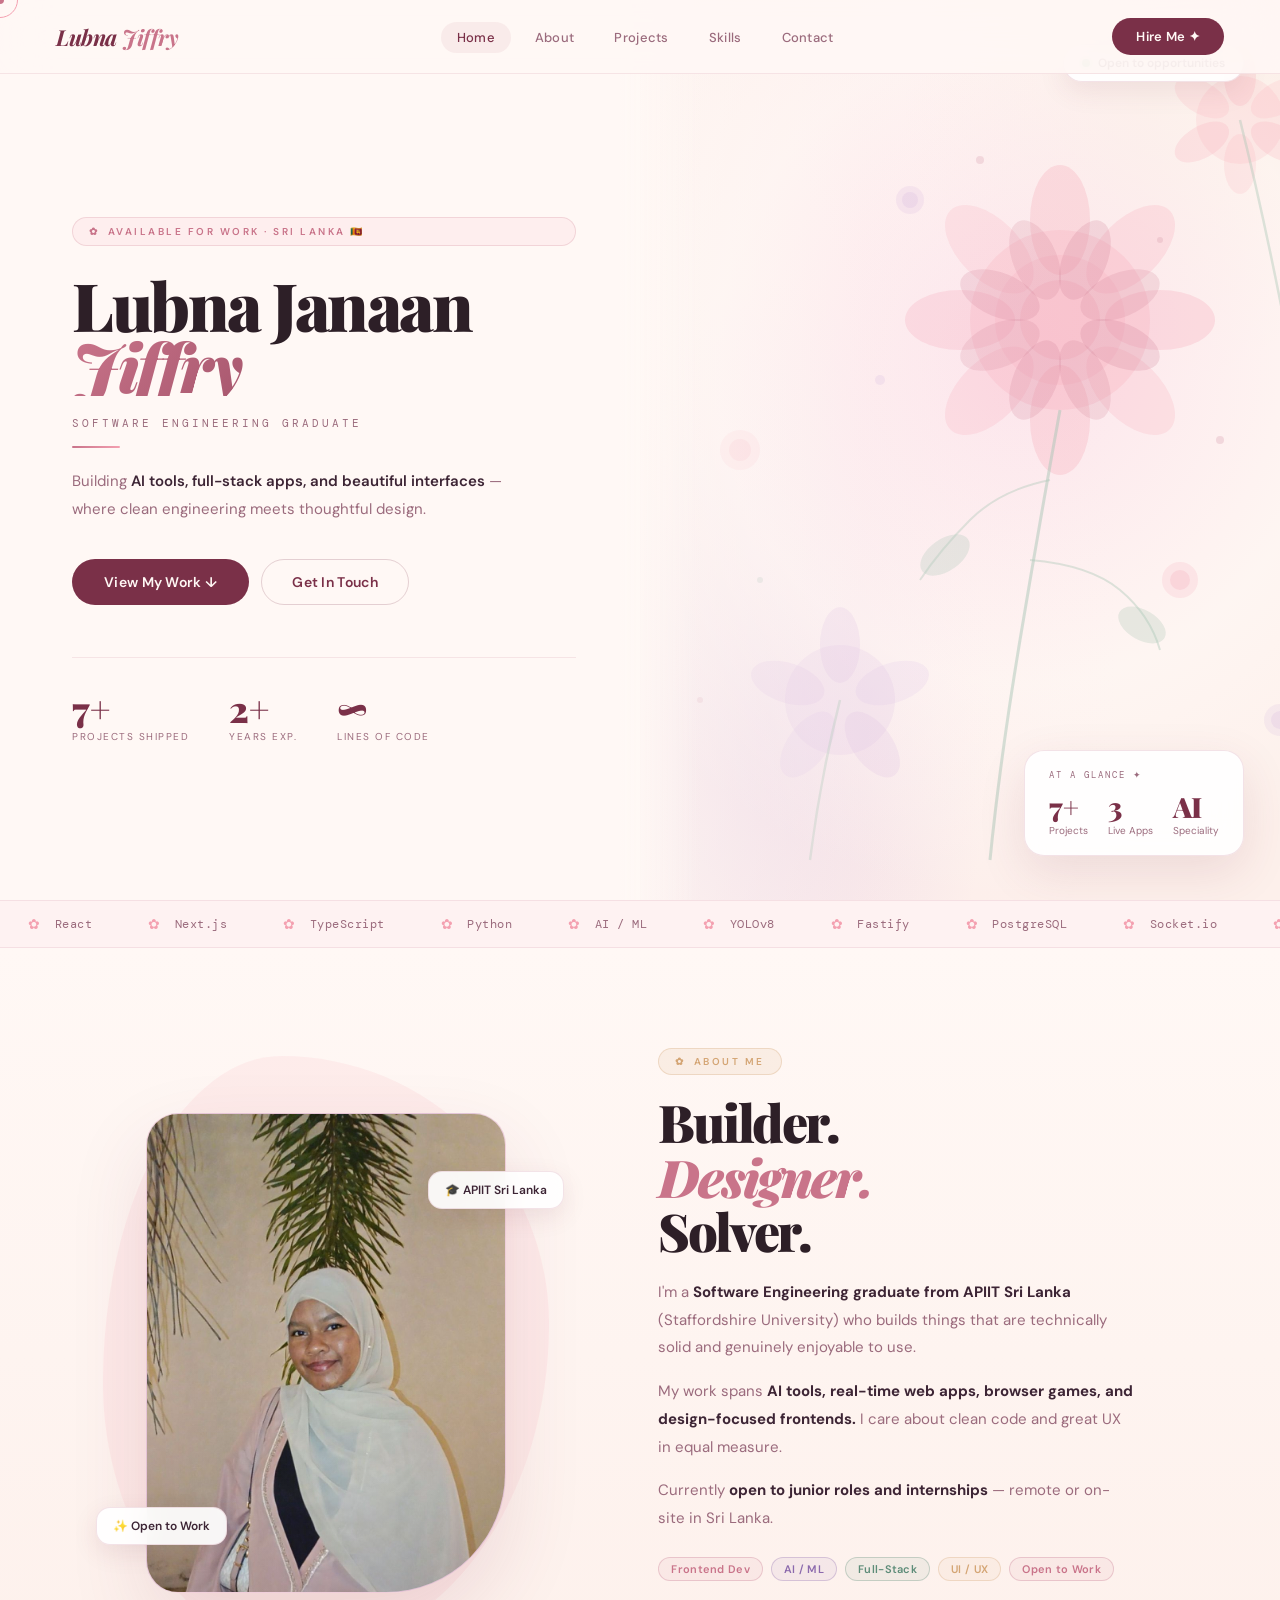
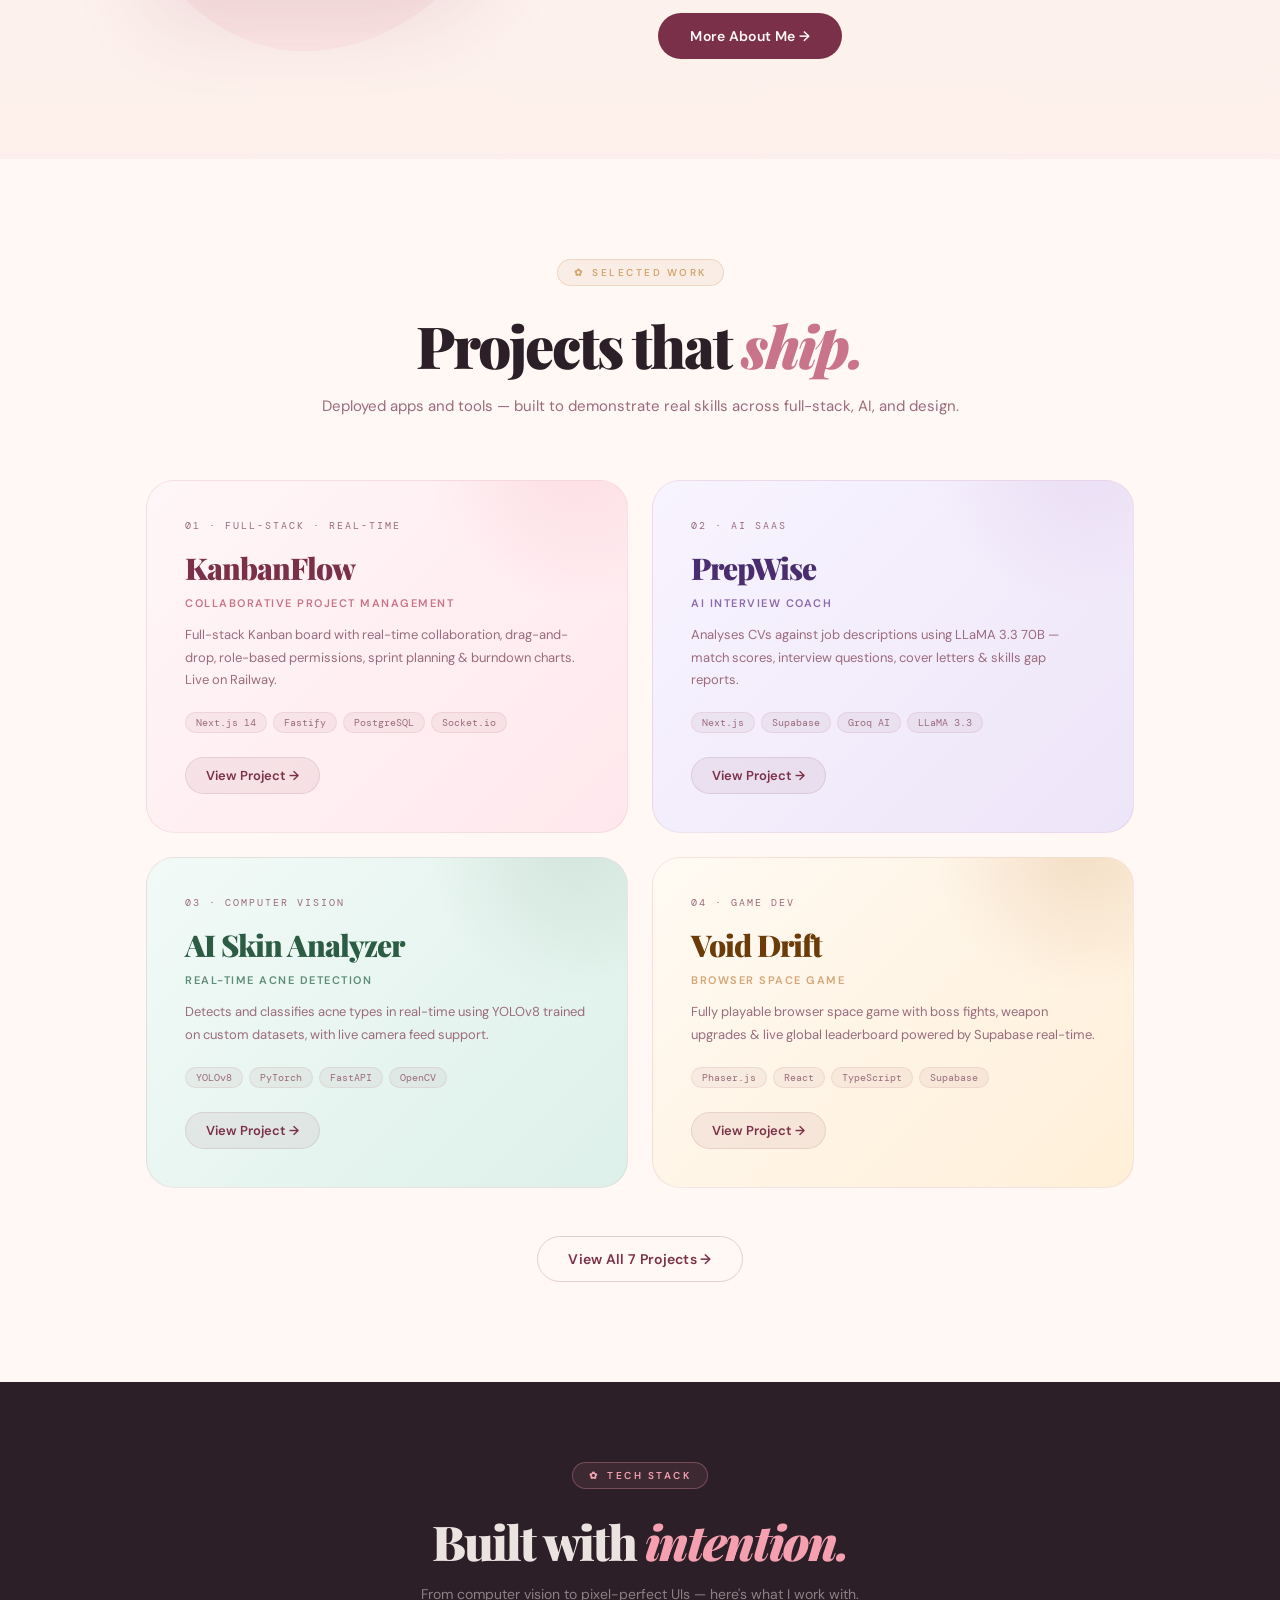
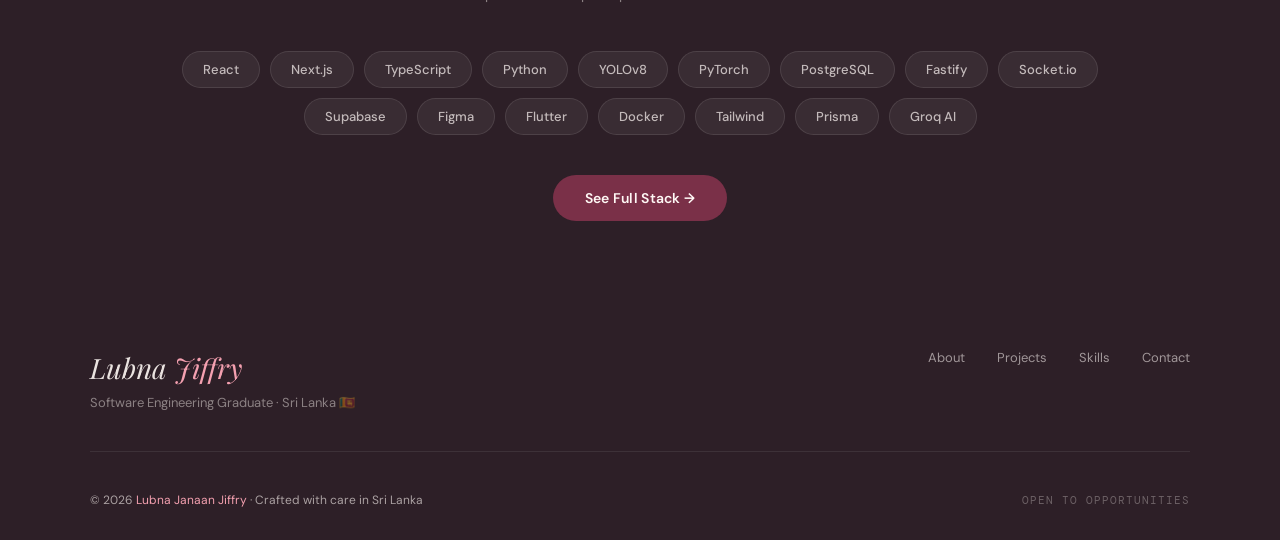
==== commit 752be775: "revamp: new portfolio design" ====
--- a/index.html
+++ b/index.html
@@ -3,1189 +3,561 @@
 <head>
 <meta charset="UTF-8"/>
 <meta name="viewport" content="width=device-width,initial-scale=1"/>
-<title>Lubna Janaan Jiffry — Software Engineer</title>
-<link rel="preconnect" href="https://fonts.googleapis.com"/>
-<link rel="preconnect" href="https://fonts.gstatic.com" crossorigin/>
-<link href="https://fonts.googleapis.com/css2?family=Syne:wght@400;600;700;800&family=Cabinet+Grotesk:wght@400;500;700;900&family=DM+Mono:ital,wght@0,400;1,400&display=swap" rel="stylesheet"/>
+<title>Lubna Jiffry — Software Engineer</title>
+<link rel="stylesheet" href="styles.css"/>
 <style>
-:root {
-  --bg: #050508;
-  --surface: #0e0e16;
-  --border: rgba(255,255,255,0.07);
-  --text: #f0ede8;
-  --muted: rgba(240,237,232,0.45);
-  --gold: #f0c060;
-  --mint: #4fffb0;
-  --coral: #ff6b6b;
-  --violet: #a78bfa;
-  --sky: #38bdf8;
-  --pink: #f472b6;
-  --orange: #fb923c;
-}
-
-*{margin:0;padding:0;box-sizing:border-box}
-html{scroll-behavior:smooth}
-
-body{
-  background:var(--bg);
-  color:var(--text);
-  font-family:'Cabinet Grotesk',sans-serif;
-  overflow-x:hidden;
-  cursor:none;
-}
-
-/* Custom cursor */
-.cursor{
-  position:fixed;width:12px;height:12px;
-  background:var(--gold);border-radius:50%;
-  pointer-events:none;z-index:9999;
-  transform:translate(-50%,-50%);
-  transition:transform 0.1s,width 0.2s,height 0.2s,background 0.2s;
-  mix-blend-mode:difference;
-}
-.cursor-ring{
-  position:fixed;width:40px;height:40px;
-  border:1px solid rgba(240,192,96,0.4);border-radius:50%;
-  pointer-events:none;z-index:9998;
-  transform:translate(-50%,-50%);
-  transition:transform 0.15s,width 0.3s,height 0.3s;
-}
-body:has(a:hover) .cursor,
-body:has(button:hover) .cursor { width:20px;height:20px; }
-
-/* Noise overlay */
-body::before{
-  content:'';position:fixed;inset:0;
-  background-image:url("data:image/svg+xml,%3Csvg viewBox='0 0 256 256' xmlns='http://www.w3.org/2000/svg'%3E%3Cfilter id='noise'%3E%3CfeTurbulence type='fractalNoise' baseFrequency='0.9' numOctaves='4' stitchTiles='stitch'/%3E%3C/filter%3E%3Crect width='100%25' height='100%25' filter='url(%23noise)' opacity='0.04'/%3E%3C/svg%3E");
-  pointer-events:none;z-index:1;opacity:0.4;
-}
-
-/* ── NAV ── */
-nav{
-  position:fixed;top:0;left:0;right:0;z-index:100;
-  display:flex;align-items:center;justify-content:space-between;
-  padding:20px 48px;
-  background:rgba(5,5,8,0.8);
-  backdrop-filter:blur(20px);
-  border-bottom:1px solid var(--border);
-}
-.nav-logo{
-  font-family:'Syne',sans-serif;
-  font-weight:800;font-size:18px;
-  letter-spacing:-0.5px;
-  background:linear-gradient(135deg,var(--gold),var(--coral));
-  -webkit-background-clip:text;-webkit-text-fill-color:transparent;
-  text-decoration:none;
-}
-.nav-links{display:flex;gap:32px;list-style:none;}
-.nav-links a{
-  color:var(--muted);text-decoration:none;
-  font-size:14px;font-weight:500;letter-spacing:0.5px;
-  transition:color 0.2s;
-}
-.nav-links a:hover{color:var(--text);}
-.nav-cta{
-  background:var(--gold);color:#000;
-  padding:9px 22px;border-radius:100px;
-  font-size:13px;font-weight:700;text-decoration:none;
-  transition:transform 0.2s,box-shadow 0.2s;
-}
-.nav-cta:hover{transform:translateY(-2px);box-shadow:0 8px 24px rgba(240,192,96,0.3);}
-
-/* ── HERO ── */
-.hero{
-  min-height:100vh;
-  display:flex;flex-direction:column;
-  align-items:center;justify-content:center;
-  text-align:center;
-  padding:120px 24px 80px;
-  position:relative;overflow:hidden;
-}
-.hero-bg{
-  position:absolute;inset:0;
+
+/* ══════════════════════════════════════
+   HERO — split layout with banner image
+   ══════════════════════════════════════ */
+.hero {
+  min-height: 100vh;
+  display: grid;
+  grid-template-columns: 1fr 1fr;
+  position: relative;
+  overflow: hidden;
+}
+
+/* Left half — text */
+.hero-left {
+  display: flex; flex-direction: column; justify-content: center;
+  padding: 140px 64px 80px 72px;
+  background: var(--cream);
+  position: relative; z-index: 2;
+}
+/* soft fade into image */
+.hero-left::after {
+  content: '';
+  position: absolute; top: 0; right: -60px; bottom: 0; width: 80px;
+  background: linear-gradient(to right, var(--cream), transparent);
+  z-index: 3; pointer-events: none;
+}
+
+/* Right half — banner */
+.hero-right {
+  position: relative; overflow: hidden;
   background:
-    radial-gradient(ellipse 60% 50% at 20% 50%, rgba(167,139,250,0.08) 0%, transparent 70%),
-    radial-gradient(ellipse 50% 60% at 80% 30%, rgba(79,255,176,0.07) 0%, transparent 70%),
-    radial-gradient(ellipse 40% 40% at 60% 80%, rgba(240,192,96,0.06) 0%, transparent 70%);
-  animation:bgShift 8s ease-in-out infinite alternate;
-}
-@keyframes bgShift{
-  0%{filter:hue-rotate(0deg);}
-  100%{filter:hue-rotate(30deg);}
-}
-
-.hero-badge{
-  display:inline-flex;align-items:center;gap:8px;
-  background:rgba(240,192,96,0.08);
-  border:1px solid rgba(240,192,96,0.2);
-  color:var(--gold);font-size:11px;
-  letter-spacing:3px;text-transform:uppercase;
-  padding:8px 20px;border-radius:100px;
-  margin-bottom:36px;
-  animation:fadeUp 0.8s ease both;
-}
-.badge-dot{
-  width:6px;height:6px;
-  background:var(--mint);border-radius:50%;
-  animation:pulse 2s ease-in-out infinite;
-}
-@keyframes pulse{
-  0%,100%{opacity:1;transform:scale(1);}
-  50%{opacity:0.5;transform:scale(0.7);}
-}
-
-.hero-name{
-  font-family:'Syne',sans-serif;
-  font-size:clamp(52px,8vw,96px);
-  font-weight:800;
-  letter-spacing:-3px;
-  line-height:0.9;
-  margin-bottom:24px;
-  animation:fadeUp 0.8s ease 0.1s both;
-}
-.hero-name span{
-  background:linear-gradient(135deg,var(--gold) 0%,var(--coral) 40%,var(--pink) 70%,var(--violet) 100%);
-  -webkit-background-clip:text;-webkit-text-fill-color:transparent;
-  display:block;
-  font-style:italic;
-  font-weight:800;
-}
-
-.hero-title{
-  font-size:clamp(16px,2.5vw,22px);
-  color:var(--muted);
-  max-width:560px;
-  line-height:1.6;
-  margin-bottom:48px;
-  animation:fadeUp 0.8s ease 0.2s both;
-}
-.hero-title strong{color:var(--text);}
-
-.hero-actions{
-  display:flex;gap:16px;flex-wrap:wrap;justify-content:center;
-  margin-bottom:80px;
-  animation:fadeUp 0.8s ease 0.3s both;
-}
-.btn-primary{
-  background:var(--gold);color:#000;
-  padding:14px 32px;border-radius:100px;
-  font-weight:700;font-size:15px;text-decoration:none;
-  display:flex;align-items:center;gap:8px;
-  transition:transform 0.2s,box-shadow 0.2s;
-}
-.btn-primary:hover{transform:translateY(-3px);box-shadow:0 12px 32px rgba(240,192,96,0.3);}
-.btn-ghost{
-  background:transparent;color:var(--text);
-  padding:14px 32px;border-radius:100px;
-  font-weight:600;font-size:15px;text-decoration:none;
-  border:1px solid var(--border);
-  transition:border-color 0.2s,background 0.2s;
-}
-.btn-ghost:hover{border-color:rgba(255,255,255,0.2);background:rgba(255,255,255,0.04);}
-
-.hero-stats{
-  display:flex;gap:48px;
-  animation:fadeUp 0.8s ease 0.4s both;
-}
-.stat{text-align:center;}
-.stat-num{
-  font-family:'Syne',sans-serif;
-  font-size:36px;font-weight:800;
-  background:linear-gradient(135deg,var(--gold),var(--coral));
-  -webkit-background-clip:text;-webkit-text-fill-color:transparent;
-  line-height:1;margin-bottom:4px;
-}
-.stat-label{color:var(--muted);font-size:12px;letter-spacing:1px;text-transform:uppercase;}
-
-/* Scroll indicator */
-.scroll-hint{
-  position:absolute;bottom:32px;left:50%;transform:translateX(-50%);
-  display:flex;flex-direction:column;align-items:center;gap:8px;
-  color:var(--muted);font-size:11px;letter-spacing:2px;text-transform:uppercase;
-  animation:fadeIn 1s ease 1s both;
-}
-.scroll-line{
-  width:1px;height:40px;
-  background:linear-gradient(to bottom,var(--gold),transparent);
-  animation:scrollPulse 2s ease-in-out infinite;
-}
-@keyframes scrollPulse{
-  0%,100%{opacity:0.3;transform:scaleY(1);}
-  50%{opacity:1;transform:scaleY(1.2);}
-}
-
-/* ── MARQUEE ── */
-.marquee-section{
-  padding:20px 0;
-  border-top:1px solid var(--border);
-  border-bottom:1px solid var(--border);
-  overflow:hidden;
-  background:rgba(240,192,96,0.02);
-}
-.marquee-track{
-  display:flex;gap:0;
-  animation:marquee 25s linear infinite;
-  width:max-content;
-}
-.marquee-track:hover{animation-play-state:paused;}
-@keyframes marquee{from{transform:translateX(0);}to{transform:translateX(-50%);}}
-.marquee-item{
-  display:flex;align-items:center;gap:20px;
-  padding:0 32px;white-space:nowrap;
-  font-family:'DM Mono',monospace;font-size:13px;
-  color:var(--muted);letter-spacing:1px;
-}
-.marquee-dot{color:var(--gold);font-size:18px;}
-
-/* ── SECTIONS ── */
-section{position:relative;z-index:2;}
-.section-label{
-  font-family:'DM Mono',monospace;
-  font-size:11px;letter-spacing:3px;
-  text-transform:uppercase;
-  color:var(--gold);
-  margin-bottom:16px;
-  display:flex;align-items:center;gap:12px;
-}
-.section-label::after{
-  content:'';flex:1;height:1px;
-  background:linear-gradient(to right,rgba(240,192,96,0.3),transparent);
-  max-width:200px;
-}
-.section-title{
-  font-family:'Syne',sans-serif;
-  font-size:clamp(36px,5vw,56px);
-  font-weight:800;letter-spacing:-2px;
-  line-height:1;margin-bottom:16px;
-}
-.section-sub{color:var(--muted);font-size:16px;line-height:1.6;max-width:480px;}
-
-/* ── ABOUT ── */
-.about{padding:120px 0;}
-.about-inner{
-  max-width:1200px;margin:0 auto;padding:0 48px;
-  display:grid;grid-template-columns:1fr 1fr;gap:80px;align-items:center;
-}
-.about-text p{
-  color:var(--muted);font-size:17px;line-height:1.8;margin-bottom:20px;
-}
-.about-text p strong{color:var(--text);}
-.about-tags{display:flex;flex-wrap:wrap;gap:10px;margin-top:32px;}
-.tag{
-  padding:7px 16px;border-radius:100px;
-  font-size:12px;font-weight:600;letter-spacing:0.5px;
-  border:1px solid;
-}
-.tag-gold{color:var(--gold);border-color:rgba(240,192,96,0.3);background:rgba(240,192,96,0.06);}
-.tag-mint{color:var(--mint);border-color:rgba(79,255,176,0.3);background:rgba(79,255,176,0.06);}
-.tag-violet{color:var(--violet);border-color:rgba(167,139,250,0.3);background:rgba(167,139,250,0.06);}
-.tag-coral{color:var(--coral);border-color:rgba(255,107,107,0.3);background:rgba(255,107,107,0.06);}
-.tag-sky{color:var(--sky);border-color:rgba(56,189,248,0.3);background:rgba(56,189,248,0.06);}
-.tag-pink{color:var(--pink);border-color:rgba(244,114,182,0.3);background:rgba(244,114,182,0.06);}
-.tag-orange{color:var(--orange);border-color:rgba(251,146,60,0.3);background:rgba(251,146,60,0.06);}
-
-.about-card{
-  background:var(--surface);
-  border:1px solid var(--border);
-  border-radius:24px;padding:40px;
-  position:relative;overflow:hidden;
-}
-.about-card::before{
-  content:'';position:absolute;
-  top:-40%;right:-20%;
-  width:300px;height:300px;
-  background:radial-gradient(circle,rgba(240,192,96,0.1),transparent 70%);
-  pointer-events:none;
-}
-.about-card-title{
-  font-family:'Syne',sans-serif;
-  font-size:14px;font-weight:700;
-  letter-spacing:2px;text-transform:uppercase;
-  color:var(--gold);margin-bottom:24px;
-}
-.edu-item{margin-bottom:24px;}
-.edu-item:last-child{margin-bottom:0;}
-.edu-degree{font-size:16px;font-weight:700;margin-bottom:4px;}
-.edu-school{color:var(--muted);font-size:14px;margin-bottom:2px;}
-.edu-year{
-  font-family:'DM Mono',monospace;
-  font-size:11px;color:var(--gold);letter-spacing:1px;
-}
-
-/* ── PROJECTS ── */
-.projects{padding:120px 0;}
-.projects-inner{max-width:1200px;margin:0 auto;padding:0 48px;}
-.projects-header{margin-bottom:72px;}
-
-.projects-grid{
-  display:flex;flex-direction:column;gap:32px;
-}
-
-/* Project card */
-.project-card{
-  border-radius:24px;overflow:hidden;
-  border:1px solid var(--border);
-  transition:transform 0.4s cubic-bezier(0.34,1.56,0.64,1), box-shadow 0.4s;
-  position:relative;
-}
-.project-card:hover{
-  transform:translateY(-6px);
-}
-
-.project-inner{
-  display:grid;grid-template-columns:1fr 1fr;
-  min-height:360px;
-}
-
-/* Alternate layout */
-.project-card:nth-child(even) .project-inner{
-  direction:rtl;
-}
-.project-card:nth-child(even) .project-info,
-.project-card:nth-child(even) .project-visual{
-  direction:ltr;
-}
-
-.project-info{
-  padding:48px;
-  display:flex;flex-direction:column;justify-content:space-between;
-  position:relative;z-index:1;
-}
-.project-num{
-  font-family:'DM Mono',monospace;
-  font-size:11px;letter-spacing:3px;
-  color:var(--muted);margin-bottom:20px;
-}
-.project-name{
-  font-family:'Syne',sans-serif;
-  font-size:clamp(28px,3vw,38px);
-  font-weight:800;letter-spacing:-1px;
-  line-height:1;margin-bottom:12px;
-}
-.project-tagline{
-  font-size:14px;font-weight:700;
-  letter-spacing:1px;text-transform:uppercase;
-  margin-bottom:16px;
-}
-.project-desc{
-  color:var(--muted);font-size:15px;line-height:1.7;
-  margin-bottom:24px;flex:1;
-}
-.project-tech{display:flex;flex-wrap:wrap;gap:8px;margin-bottom:28px;}
-.tech-pill{
-  padding:4px 12px;border-radius:100px;
-  font-family:'DM Mono',monospace;
-  font-size:11px;font-weight:500;letter-spacing:0.5px;
-}
-.project-links{display:flex;gap:12px;flex-wrap:wrap;}
-.proj-link{
-  display:inline-flex;align-items:center;gap:6px;
-  padding:10px 20px;border-radius:100px;
-  font-size:13px;font-weight:700;text-decoration:none;
-  transition:transform 0.2s,box-shadow 0.2s;
-}
-.proj-link:hover{transform:translateY(-2px);}
-.proj-link-primary{color:#000;}
-.proj-link-ghost{
-  background:rgba(255,255,255,0.06);
-  color:var(--text);border:1px solid var(--border);
-}
-.proj-link-ghost:hover{background:rgba(255,255,255,0.1);}
-
-.project-visual{
-  position:relative;overflow:hidden;
-  display:flex;align-items:center;justify-content:center;
-  min-height:360px;
-}
-.project-img{
-  width:100%;height:100%;object-fit:cover;
-  transition:transform 0.6s;
-}
-.project-card:hover .project-img{transform:scale(1.04);}
-
-.project-visual-placeholder{
-  width:100%;height:100%;
-  display:flex;align-items:center;justify-content:center;
-  font-size:80px;
-  position:relative;
-}
-
-/* ── Individual project themes ── */
-
-/* PrepWise — deep violet/gold */
-.proj-prepwise{background:linear-gradient(135deg,#0d0b1a,#13102a);}
-.proj-prepwise .project-visual{background:linear-gradient(135deg,#1a1535,#0d0b1a);}
-.proj-prepwise .project-name{color:#e8d5ff;}
-.proj-prepwise .project-tagline{color:var(--violet);}
-.proj-prepwise .tech-pill{background:rgba(167,139,250,0.1);color:var(--violet);border:1px solid rgba(167,139,250,0.2);}
-.proj-prepwise .proj-link-primary{background:var(--violet);box-shadow:0 8px 24px rgba(167,139,250,0.3);}
-.proj-prepwise .project-card-glow{
-  position:absolute;top:-50%;right:-10%;
-  width:400px;height:400px;border-radius:50%;
-  background:radial-gradient(circle,rgba(167,139,250,0.12),transparent 70%);
-  pointer-events:none;
-}
-
-/* AI Skin Analyzer — emerald/teal */
-.proj-ai{background:linear-gradient(135deg,#081a12,#0a1f18);}
-.proj-ai .project-visual{background:linear-gradient(135deg,#0d2418,#081a12);}
-.proj-ai .project-name{color:#d1fae5;}
-.proj-ai .project-tagline{color:var(--mint);}
-.proj-ai .tech-pill{background:rgba(79,255,176,0.08);color:var(--mint);border:1px solid rgba(79,255,176,0.15);}
-.proj-ai .proj-link-primary{background:var(--mint);box-shadow:0 8px 24px rgba(79,255,176,0.25);}
-.proj-ai .project-card-glow{
-  position:absolute;bottom:-30%;left:-10%;
-  width:400px;height:400px;border-radius:50%;
-  background:radial-gradient(circle,rgba(79,255,176,0.1),transparent 70%);
-  pointer-events:none;
-}
-
-/* Void Drift — cosmic blue/purple */
-.proj-void{background:linear-gradient(135deg,#080d1a,#0c1225);}
-.proj-void .project-visual{background:linear-gradient(135deg,#0f1830,#080d1a);}
-.proj-void .project-name{color:#bae6fd;}
-.proj-void .project-tagline{color:var(--sky);}
-.proj-void .tech-pill{background:rgba(56,189,248,0.08);color:var(--sky);border:1px solid rgba(56,189,248,0.15);}
-.proj-void .proj-link-primary{background:var(--sky);box-shadow:0 8px 24px rgba(56,189,248,0.25);}
-.proj-void .project-card-glow{
-  position:absolute;top:-30%;left:-10%;
-  width:500px;height:500px;border-radius:50%;
-  background:radial-gradient(circle,rgba(56,189,248,0.08),transparent 70%);
-  pointer-events:none;
-}
-
-/* Eleve — rose/warm */
-.proj-eleve{background:linear-gradient(135deg,#1a0a10,#1f0e14);}
-.proj-eleve .project-visual{background:linear-gradient(135deg,#240f17,#1a0a10);}
-.proj-eleve .project-name{color:#fce7f3;}
-.proj-eleve .project-tagline{color:var(--pink);}
-.proj-eleve .tech-pill{background:rgba(244,114,182,0.08);color:var(--pink);border:1px solid rgba(244,114,182,0.15);}
-.proj-eleve .proj-link-primary{background:var(--pink);box-shadow:0 8px 24px rgba(244,114,182,0.25);}
-.proj-eleve .project-card-glow{
-  position:absolute;top:-30%;right:-10%;
-  width:400px;height:400px;border-radius:50%;
-  background:radial-gradient(circle,rgba(244,114,182,0.1),transparent 70%);
-  pointer-events:none;
-}
-
-/* Ceylon Luxe — warm gold/amber */
-.proj-ceylon{background:linear-gradient(135deg,#16100a,#1e160c);}
-.proj-ceylon .project-visual{background:linear-gradient(135deg,#231a0e,#16100a);}
-.proj-ceylon .project-name{color:#fef3c7;}
-.proj-ceylon .project-tagline{color:var(--gold);}
-.proj-ceylon .tech-pill{background:rgba(240,192,96,0.08);color:var(--gold);border:1px solid rgba(240,192,96,0.15);}
-.proj-ceylon .proj-link-primary{background:var(--gold);box-shadow:0 8px 24px rgba(240,192,96,0.25);}
-.proj-ceylon .project-card-glow{
-  position:absolute;bottom:-30%;right:-10%;
-  width:400px;height:400px;border-radius:50%;
-  background:radial-gradient(circle,rgba(240,192,96,0.1),transparent 70%);
-  pointer-events:none;
-}
-
-/* Sola — coral/orange */
-.proj-sola{background:linear-gradient(135deg,#1a0d08,#1f1008);}
-.proj-sola .project-visual{background:linear-gradient(135deg,#24120a,#1a0d08);}
-.proj-sola .project-name{color:#ffedd5;}
-.proj-sola .project-tagline{color:var(--orange);}
-.proj-sola .tech-pill{background:rgba(251,146,60,0.08);color:var(--orange);border:1px solid rgba(251,146,60,0.15);}
-.proj-sola .proj-link-primary{background:var(--orange);box-shadow:0 8px 24px rgba(251,146,60,0.25);}
-.proj-sola .project-card-glow{
-  position:absolute;top:-30%;left:-10%;
-  width:400px;height:400px;border-radius:50%;
-  background:radial-gradient(circle,rgba(251,146,60,0.1),transparent 70%);
-  pointer-events:none;
-}
-
-/* Visual placeholder designs */
-.vp-prepwise{
-  background:linear-gradient(135deg,#1a1535,#0d0b1a);
-  display:flex;flex-direction:column;align-items:center;justify-content:center;
-  gap:16px;padding:40px;
-}
-.vp-prepwise .vp-card{
-  background:rgba(167,139,250,0.1);border:1px solid rgba(167,139,250,0.2);
-  border-radius:16px;padding:20px 28px;width:100%;max-width:280px;
-}
-.vp-score{font-family:'Syne',sans-serif;font-size:48px;font-weight:800;color:var(--violet);line-height:1;}
-.vp-score-label{font-size:11px;color:rgba(167,139,250,0.6);letter-spacing:2px;text-transform:uppercase;margin-top:4px;}
-.vp-bar-row{display:flex;flex-direction:column;gap:8px;margin-top:16px;}
-.vp-bar{height:6px;border-radius:100px;background:rgba(167,139,250,0.15);}
-.vp-bar-fill{height:100%;border-radius:100px;background:linear-gradient(to right,var(--violet),var(--pink));}
-
-.vp-ai{
-  display:flex;flex-direction:column;align-items:center;justify-content:center;
-  gap:20px;padding:40px;
-}
-.vp-face{
-  width:120px;height:120px;border-radius:50%;
-  background:linear-gradient(135deg,rgba(79,255,176,0.15),rgba(56,189,248,0.1));
-  border:2px solid rgba(79,255,176,0.2);
-  display:flex;align-items:center;justify-content:center;
-  font-size:52px;
-  position:relative;
-}
-.vp-face::after{
-  content:'';position:absolute;inset:-4px;
-  border-radius:50%;border:1px dashed rgba(79,255,176,0.2);
-  animation:spin 8s linear infinite;
-}
-@keyframes spin{to{transform:rotate(360deg);}}
-.vp-detect{
-  background:rgba(79,255,176,0.08);border:1px solid rgba(79,255,176,0.2);
-  border-radius:12px;padding:12px 20px;
-  font-family:'DM Mono',monospace;font-size:12px;color:var(--mint);
-}
-
-.vp-void{
-  display:flex;flex-direction:column;align-items:center;justify-content:center;
-  padding:40px;position:relative;overflow:hidden;
-}
-.vp-stars{position:absolute;inset:0;}
-.vp-star{
-  position:absolute;width:2px;height:2px;
-  background:white;border-radius:50%;
-  animation:twinkle var(--dur,2s) ease-in-out infinite var(--del,0s);
-}
-@keyframes twinkle{
-  0%,100%{opacity:0.2;}50%{opacity:1;}
-}
-.vp-ship{font-size:60px;position:relative;z-index:1;animation:float 3s ease-in-out infinite;}
-@keyframes float{0%,100%{transform:translateY(0);}50%{transform:translateY(-12px);}}
-.vp-hud{
-  position:relative;z-index:1;
-  background:rgba(56,189,248,0.08);border:1px solid rgba(56,189,248,0.2);
-  border-radius:8px;padding:8px 16px;margin-top:12px;
-  font-family:'DM Mono',monospace;font-size:11px;color:var(--sky);
-  letter-spacing:1px;
-}
-
-/* ── SKILLS ── */
-.skills{padding:120px 0;}
-.skills-inner{max-width:1200px;margin:0 auto;padding:0 48px;}
-.skills-header{margin-bottom:64px;}
-
-.skills-grid{
-  display:grid;
-  grid-template-columns:repeat(auto-fit,minmax(280px,1fr));
-  gap:20px;
-}
-.skill-category{
-  background:var(--surface);border:1px solid var(--border);
-  border-radius:20px;padding:32px;
-  transition:border-color 0.3s,transform 0.3s;
-}
-.skill-category:hover{border-color:rgba(255,255,255,0.15);transform:translateY(-4px);}
-.skill-cat-icon{font-size:32px;margin-bottom:16px;}
-.skill-cat-name{
-  font-family:'Syne',sans-serif;
-  font-size:16px;font-weight:700;
-  margin-bottom:20px;
-}
-.skill-items{display:flex;flex-wrap:wrap;gap:8px;}
-.skill-item{
-  padding:6px 14px;border-radius:8px;
-  font-size:12px;font-weight:600;
-  background:rgba(255,255,255,0.04);
-  border:1px solid rgba(255,255,255,0.07);
-  color:var(--muted);
-  transition:all 0.2s;
-}
-.skill-item:hover{color:var(--text);background:rgba(255,255,255,0.08);}
-
-/* ── CONTACT ── */
-.contact{padding:120px 0 80px;}
-.contact-inner{
-  max-width:1200px;margin:0 auto;padding:0 48px;
-  display:grid;grid-template-columns:1fr 1fr;gap:80px;align-items:center;
-}
-.contact-cta{
-  background:linear-gradient(135deg,var(--surface),rgba(240,192,96,0.05));
-  border:1px solid rgba(240,192,96,0.15);
-  border-radius:24px;padding:48px;
-  text-align:center;
-}
-.contact-cta-title{
-  font-family:'Syne',sans-serif;
-  font-size:clamp(28px,3vw,40px);
-  font-weight:800;letter-spacing:-1px;
-  margin-bottom:16px;
-}
-.contact-cta p{color:var(--muted);font-size:15px;line-height:1.7;margin-bottom:32px;}
-.contact-links{display:flex;flex-direction:column;gap:16px;}
-.contact-link{
-  display:flex;align-items:center;gap:16px;
-  padding:18px 24px;
-  background:var(--surface);border:1px solid var(--border);
-  border-radius:16px;text-decoration:none;color:var(--text);
-  transition:border-color 0.2s,transform 0.2s,background 0.2s;
-}
-.contact-link:hover{border-color:rgba(255,255,255,0.2);transform:translateX(6px);background:rgba(255,255,255,0.03);}
-.contact-link-icon{font-size:20px;width:44px;height:44px;border-radius:12px;display:flex;align-items:center;justify-content:center;}
-.contact-link-text{flex:1;}
-.contact-link-label{font-size:11px;color:var(--muted);letter-spacing:1px;text-transform:uppercase;margin-bottom:2px;}
-.contact-link-value{font-size:14px;font-weight:600;}
-.contact-link-arrow{color:var(--muted);font-size:18px;}
-
-/* ── FOOTER ── */
-footer{
-  border-top:1px solid var(--border);
-  padding:32px 48px;
-  display:flex;justify-content:space-between;align-items:center;
-  max-width:1200px;margin:0 auto;
-}
-.footer-copy{color:var(--muted);font-size:13px;}
-.footer-copy span{color:var(--gold);}
-
-/* ── ANIMATIONS ── */
-@keyframes fadeUp{
-  from{opacity:0;transform:translateY(24px);}
-  to{opacity:1;transform:translateY(0);}
-}
-@keyframes fadeIn{
-  from{opacity:0;}to{opacity:1;}
-}
-.reveal{
-  opacity:0;transform:translateY(32px);
-  transition:opacity 0.7s ease,transform 0.7s ease;
-}
-.reveal.visible{opacity:1;transform:translateY(0);}
-.reveal-delay-1{transition-delay:0.1s;}
-.reveal-delay-2{transition-delay:0.2s;}
-.reveal-delay-3{transition-delay:0.3s;}
-
-/* ── RESPONSIVE ── */
-@media(max-width:1024px){
-  .project-inner{grid-template-columns:1fr!important;direction:ltr!important;}
-  .project-card:nth-child(even) .project-inner{direction:ltr!important;}
-  .project-visual{min-height:280px!important;}
-  .about-inner{grid-template-columns:1fr;gap:40px;}
-  .contact-inner{grid-template-columns:1fr;gap:48px;}
-}
-@media(max-width:768px){
-  nav{padding:16px 20px;}
-  .nav-links{display:none;}
-  .hero{padding:100px 20px 60px;}
-  .hero-stats{gap:32px;}
-  .stat-num{font-size:28px;}
-  .projects-inner,.skills-inner,.contact-inner,.about-inner{padding:0 20px!important;}
-  .projects-header{margin-bottom:48px;}
-  .project-info{padding:32px 24px!important;}
-  footer{padding:24px 20px;flex-direction:column;gap:12px;text-align:center;}
+    radial-gradient(ellipse 80% 60% at 60% 40%, rgba(252,228,236,0.9) 0%, rgba(255,248,245,0.7) 60%, transparent 100%),
+    radial-gradient(ellipse 50% 70% at 20% 80%, rgba(212,184,224,0.35) 0%, transparent 70%),
+    radial-gradient(ellipse 60% 50% at 80% 10%, rgba(212,165,116,0.18) 0%, transparent 65%),
+    #fdf0eb;
+}
+/* Large decorative SVG botanical illustration via inline SVG background */
+.hero-right::before {
+  content: '';
+  position: absolute; inset: 0;
+  background-image: url("data:image/svg+xml,%3Csvg xmlns='http://www.w3.org/2000/svg' viewBox='0 0 800 900'%3E%3Cdefs%3E%3Cstyle%3E.p%7Bfill:none;stroke-linecap:round;stroke-linejoin:round%7D%3C/style%3E%3C/defs%3E%3C!-- big rose center --%3E%3Ccircle cx='500' cy='320' r='90' fill='rgba(244,160,176,0.22)'/%3E%3Ccircle cx='500' cy='320' r='65' fill='rgba(244,160,176,0.18)'/%3E%3Ccircle cx='500' cy='320' r='40' fill='rgba(244,160,176,0.25)'/%3E%3C!-- petals outer ring --%3E%3Cellipse cx='500' cy='220' rx='30' ry='55' fill='rgba(244,160,176,0.28)' transform='rotate(0 500 320)'/%3E%3Cellipse cx='500' cy='220' rx='30' ry='55' fill='rgba(244,160,176,0.22)' transform='rotate(45 500 320)'/%3E%3Cellipse cx='500' cy='220' rx='30' ry='55' fill='rgba(244,160,176,0.26)' transform='rotate(90 500 320)'/%3E%3Cellipse cx='500' cy='220' rx='30' ry='55' fill='rgba(244,160,176,0.20)' transform='rotate(135 500 320)'/%3E%3Cellipse cx='500' cy='220' rx='30' ry='55' fill='rgba(244,160,176,0.28)' transform='rotate(180 500 320)'/%3E%3Cellipse cx='500' cy='220' rx='30' ry='55' fill='rgba(244,160,176,0.22)' transform='rotate(225 500 320)'/%3E%3Cellipse cx='500' cy='220' rx='30' ry='55' fill='rgba(244,160,176,0.26)' transform='rotate(270 500 320)'/%3E%3Cellipse cx='500' cy='220' rx='30' ry='55' fill='rgba(244,160,176,0.20)' transform='rotate(315 500 320)'/%3E%3C!-- petals inner ring --%3E%3Cellipse cx='500' cy='255' rx='22' ry='42' fill='rgba(201,116,138,0.2)' transform='rotate(22.5 500 320)'/%3E%3Cellipse cx='500' cy='255' rx='22' ry='42' fill='rgba(201,116,138,0.18)' transform='rotate(67.5 500 320)'/%3E%3Cellipse cx='500' cy='255' rx='22' ry='42' fill='rgba(201,116,138,0.2)' transform='rotate(112.5 500 320)'/%3E%3Cellipse cx='500' cy='255' rx='22' ry='42' fill='rgba(201,116,138,0.18)' transform='rotate(157.5 500 320)'/%3E%3Cellipse cx='500' cy='255' rx='22' ry='42' fill='rgba(201,116,138,0.2)' transform='rotate(202.5 500 320)'/%3E%3Cellipse cx='500' cy='255' rx='22' ry='42' fill='rgba(201,116,138,0.18)' transform='rotate(247.5 500 320)'/%3E%3Cellipse cx='500' cy='255' rx='22' ry='42' fill='rgba(201,116,138,0.2)' transform='rotate(292.5 500 320)'/%3E%3Cellipse cx='500' cy='255' rx='22' ry='42' fill='rgba(201,116,138,0.18)' transform='rotate(337.5 500 320)'/%3E%3C!-- small rose top-right --%3E%3Ccircle cx='680' cy='120' r='44' fill='rgba(244,160,176,0.16)'/%3E%3Cellipse cx='680' cy='76' rx='16' ry='30' fill='rgba(244,160,176,0.2)' transform='rotate(0 680 120)'/%3E%3Cellipse cx='680' cy='76' rx='16' ry='30' fill='rgba(244,160,176,0.16)' transform='rotate(60 680 120)'/%3E%3Cellipse cx='680' cy='76' rx='16' ry='30' fill='rgba(244,160,176,0.2)' transform='rotate(120 680 120)'/%3E%3Cellipse cx='680' cy='76' rx='16' ry='30' fill='rgba(244,160,176,0.16)' transform='rotate(180 680 120)'/%3E%3Cellipse cx='680' cy='76' rx='16' ry='30' fill='rgba(244,160,176,0.2)' transform='rotate(240 680 120)'/%3E%3Cellipse cx='680' cy='76' rx='16' ry='30' fill='rgba(244,160,176,0.16)' transform='rotate(300 680 120)'/%3E%3C!-- bud bottom-left --%3E%3Ccircle cx='280' cy='700' r='55' fill='rgba(212,184,224,0.2)'/%3E%3Cellipse cx='280' cy='645' rx='20' ry='38' fill='rgba(212,184,224,0.22)' transform='rotate(0 280 700)'/%3E%3Cellipse cx='280' cy='645' rx='20' ry='38' fill='rgba(212,184,224,0.18)' transform='rotate(72 280 700)'/%3E%3Cellipse cx='280' cy='645' rx='20' ry='38' fill='rgba(212,184,224,0.22)' transform='rotate(144 280 700)'/%3E%3Cellipse cx='280' cy='645' rx='20' ry='38' fill='rgba(212,184,224,0.18)' transform='rotate(216 280 700)'/%3E%3Cellipse cx='280' cy='645' rx='20' ry='38' fill='rgba(212,184,224,0.22)' transform='rotate(288 280 700)'/%3E%3C!-- stems and leaves --%3E%3Cpath d='M500 410 Q480 520 460 640 Q440 760 430 860' stroke='rgba(168,197,181,0.5)' stroke-width='3' fill='none'/%3E%3Cpath d='M490 480 Q440 490 410 520 Q380 550 360 580' stroke='rgba(168,197,181,0.4)' stroke-width='2' fill='none'/%3E%3Cellipse cx='385' cy='555' rx='28' ry='16' fill='rgba(168,197,181,0.3)' transform='rotate(-35 385 555)'/%3E%3Cpath d='M470 560 Q530 565 560 590 Q590 615 600 650' stroke='rgba(168,197,181,0.4)' stroke-width='2' fill='none'/%3E%3Cellipse cx='582' cy='625' rx='26' ry='15' fill='rgba(168,197,181,0.28)' transform='rotate(30 582 625)'/%3E%3Cpath d='M680 120 Q700 200 720 300 Q740 400 750 500' stroke='rgba(168,197,181,0.4)' stroke-width='2.5' fill='none'/%3E%3Cpath d='M720 280 Q770 270 790 290' stroke='rgba(168,197,181,0.35)' stroke-width='2' fill='none'/%3E%3Cellipse cx='786' cy='293' rx='20' ry='12' fill='rgba(168,197,181,0.25)' transform='rotate(15 786 293)'/%3E%3Cpath d='M280 700 Q260 780 250 860' stroke='rgba(168,197,181,0.4)' stroke-width='2.5' fill='none'/%3E%3C!-- tiny scattered buds --%3E%3Ccircle cx='620' cy='580' r='18' fill='rgba(244,160,176,0.18)'/%3E%3Ccircle cx='620' cy='580' r='10' fill='rgba(244,160,176,0.22)'/%3E%3Ccircle cx='350' cy='200' r='14' fill='rgba(212,184,224,0.22)'/%3E%3Ccircle cx='350' cy='200' r='8' fill='rgba(212,184,224,0.28)'/%3E%3Ccircle cx='180' cy='450' r='20' fill='rgba(244,160,176,0.14)'/%3E%3Ccircle cx='180' cy='450' r='11' fill='rgba(244,160,176,0.18)'/%3E%3Ccircle cx='720' cy='720' r='16' fill='rgba(212,184,224,0.18)'/%3E%3Ccircle cx='720' cy='720' r='9' fill='rgba(212,184,224,0.22)'/%3E%3C!-- scattered dots --%3E%3Ccircle cx='420' cy='160' r='4' fill='rgba(196,116,138,0.2)'/%3E%3Ccircle cx='600' cy='240' r='3' fill='rgba(196,116,138,0.18)'/%3E%3Ccircle cx='320' cy='380' r='5' fill='rgba(212,184,224,0.25)'/%3E%3Ccircle cx='660' cy='440' r='4' fill='rgba(196,116,138,0.2)'/%3E%3Ccircle cx='200' cy='580' r='3' fill='rgba(168,197,181,0.3)'/%3E%3Ccircle cx='560' cy='760' r='4' fill='rgba(212,184,224,0.22)'/%3E%3Ccircle cx='140' cy='700' r='3' fill='rgba(196,116,138,0.18)'/%3E%3C/svg%3E");
+  background-size: cover;
+  background-position: center;
+  pointer-events: none; z-index: 0;
+}
+.hero-banner-overlay {
+  position: absolute; inset: 0; z-index: 1;
+  background: linear-gradient(
+    to right,
+    rgba(255,248,245,0.55) 0%,
+    rgba(252,228,236,0.15) 35%,
+    transparent 75%
+  );
+}
+
+/* floating cards on the image */
+.hero-float-badge {
+  position: absolute; top: 44px; right: 36px; z-index: 5;
+  background: rgba(255,255,255,0.9); backdrop-filter: blur(16px);
+  border: 1px solid rgba(196,116,138,0.2); border-radius: 100px;
+  padding: 10px 18px; box-shadow: 0 8px 28px rgba(122,48,72,0.1);
+  display: flex; align-items: center; gap: 8px;
+  font-size: 12px; font-weight: 600; color: var(--text);
+  animation: floatCard 3.5s ease-in-out 1s infinite;
+}
+.float-dot { width: 8px; height: 8px; border-radius: 50%; background: #6cc98a; box-shadow: 0 0 0 3px rgba(108,201,138,0.2); animation: statusPulse 2.5s ease-in-out infinite; }
+@keyframes statusPulse { 0%,100%{box-shadow:0 0 0 3px rgba(108,201,138,0.2);}50%{box-shadow:0 0 0 7px transparent;} }
+
+.hero-float-card {
+  position: absolute; bottom: 44px; right: 36px; z-index: 5;
+  background: rgba(255,255,255,0.9); backdrop-filter: blur(16px);
+  border: 1px solid rgba(196,116,138,0.2); border-radius: 20px;
+  padding: 18px 24px; box-shadow: 0 16px 48px rgba(122,48,72,0.12);
+  animation: floatCard 4s ease-in-out infinite;
+}
+@keyframes floatCard { 0%,100%{transform:translateY(0);}50%{transform:translateY(-8px);} }
+.float-card-label { font-family: 'DM Mono', monospace; font-size: 9px; letter-spacing: 2px; text-transform: uppercase; color: var(--muted); margin-bottom: 12px; }
+.float-card-stats { display: flex; gap: 20px; }
+.fcs-num { font-family: 'Playfair Display', serif; font-size: 28px; font-weight: 900; color: var(--deep); line-height: 1; }
+.fcs-lbl { font-size: 10px; color: var(--muted); margin-top: 3px; }
+
+/* ── LEFT CONTENT ── */
+.hero-chip {
+  display: inline-flex; align-items: center; gap: 8px;
+  background: rgba(244,160,176,0.1); border: 1px solid rgba(196,116,138,0.22);
+  color: var(--mauve); font-size: 10px; font-weight: 600;
+  letter-spacing: 2.5px; text-transform: uppercase;
+  padding: 7px 16px; border-radius: 100px; margin-bottom: 28px;
+  animation: fadeUp 0.9s cubic-bezier(0.16,1,0.3,1) both;
+}
+.hero-chip::before { content: '✿'; }
+
+.hero-name {
+  font-family: 'Playfair Display', serif;
+  font-size: clamp(44px, 5.2vw, 76px);
+  font-weight: 900; letter-spacing: -2.5px; line-height: 0.92;
+  color: var(--charcoal); margin-bottom: 20px;
+  animation: fadeUp 0.9s cubic-bezier(0.16,1,0.3,1) 0.1s both;
+}
+.hero-name em {
+  display: block; font-style: italic;
+  background: linear-gradient(135deg, var(--mauve) 0%, var(--deep) 100%);
+  -webkit-background-clip: text; -webkit-text-fill-color: transparent;
+}
+
+.hero-role {
+  font-family: 'DM Mono', monospace; font-size: 11px;
+  letter-spacing: 3px; text-transform: uppercase;
+  color: var(--muted); margin-bottom: 16px;
+  animation: fadeUp 0.9s cubic-bezier(0.16,1,0.3,1) 0.2s both;
+}
+
+.hero-divider {
+  width: 48px; height: 2px;
+  background: linear-gradient(to right, var(--mauve), var(--rose));
+  border-radius: 100px; margin-bottom: 20px;
+  animation: fadeUp 0.9s cubic-bezier(0.16,1,0.3,1) 0.25s both;
+}
+
+.hero-desc {
+  font-size: 15px; color: var(--muted); line-height: 1.85;
+  margin-bottom: 36px; max-width: 440px;
+  animation: fadeUp 0.9s cubic-bezier(0.16,1,0.3,1) 0.3s both;
+}
+.hero-desc strong { color: var(--text); font-weight: 600; }
+
+.hero-actions {
+  display: flex; gap: 12px; flex-wrap: wrap; margin-bottom: 52px;
+  animation: fadeUp 0.9s cubic-bezier(0.16,1,0.3,1) 0.4s both;
+}
+
+.hero-stats {
+  display: flex; gap: 40px;
+  padding-top: 32px; border-top: 1px solid var(--border);
+  animation: fadeUp 0.9s cubic-bezier(0.16,1,0.3,1) 0.5s both;
+}
+.stat-num { font-family: 'Playfair Display', serif; font-size: 36px; font-weight: 900; color: var(--deep); line-height: 1; margin-bottom: 4px; }
+.stat-label { font-size: 10px; color: var(--muted); letter-spacing: 1.5px; text-transform: uppercase; }
+
+/* ══════════════════════════════════════
+   ABOUT STRIP — photo + text
+   ══════════════════════════════════════ */
+.about-strip {
+  padding: 100px 0;
+  background: linear-gradient(180deg, var(--cream) 0%, var(--warm) 100%);
+  overflow: hidden;
+}
+.about-strip-inner {
+  max-width: 1100px; margin: 0 auto; padding: 0 56px;
+  display: grid; grid-template-columns: 1fr 1.1fr; gap: 80px; align-items: center;
+}
+
+/* photo */
+.photo-wrap { position: relative; max-width: 360px; }
+.photo-blob {
+  position: absolute; inset: -12%; z-index: 0;
+  border-radius: 40% 60% 55% 45% / 55% 45% 55% 45%;
+  background: rgba(244,160,176,0.13);
+  animation: morphBlob 10s ease-in-out infinite alternate;
+}
+@keyframes morphBlob {
+  0% { border-radius: 40% 60% 55% 45% / 55% 45% 55% 45%; transform: rotate(0deg); }
+  100% { border-radius: 58% 42% 44% 56% / 44% 57% 43% 56%; transform: rotate(8deg); }
+}
+.photo-frame {
+  width: 100%; aspect-ratio: 3/4;
+  border-radius: 32px 32px 120px 32px;
+  overflow: hidden; position: relative; z-index: 1;
+  border: 1px solid rgba(196,116,138,0.18);
+  box-shadow: 0 32px 80px rgba(122,48,72,0.12);
+  background: linear-gradient(145deg, #fce4ec, rgba(212,184,224,0.5));
+}
+.photo-frame img {
+  width: 100%; height: 100%;
+  object-fit: cover; object-position: center top;
+  display: block;
+}
+.photo-fallback {
+  width: 100%; height: 100%;
+  display: flex; align-items: center; justify-content: center;
+  font-size: 80px;
+}
+.photo-frame::after {
+  content: ''; position: absolute; inset: 0;
+  background: linear-gradient(to bottom, transparent 50%, rgba(122,48,72,0.07) 100%);
+  pointer-events: none;
+}
+
+/* floating badges */
+.photo-badge {
+  position: absolute; z-index: 2;
+  background: rgba(255,255,255,0.92); backdrop-filter: blur(12px);
+  border: 1px solid rgba(196,116,138,0.2); border-radius: 14px;
+  padding: 10px 16px; box-shadow: 0 8px 24px rgba(122,48,72,0.1);
+  font-size: 12px; font-weight: 600; color: var(--text);
+  display: flex; align-items: center; gap: 8px;
+}
+.pb-a { top: 12%; right: -16%; animation: floatA 3.5s ease-in-out infinite; }
+.pb-b { bottom: 10%; left: -14%; animation: floatB 3.5s ease-in-out 1.5s infinite; }
+@keyframes floatA { 0%,100%{transform:translateY(0);}50%{transform:translateY(-8px);} }
+@keyframes floatB { 0%,100%{transform:translateY(0);}50%{transform:translateY(-6px);} }
+
+/* text */
+.about-text h2 { font-size: clamp(34px,4.5vw,52px); font-weight: 900; letter-spacing: -2px; line-height: 1.05; margin-bottom: 20px; }
+.about-text h2 em { font-style: italic; color: var(--mauve); }
+.about-text p { color: var(--muted); font-size: 15px; line-height: 1.85; margin-bottom: 16px; }
+.about-text p strong { color: var(--text); }
+.about-tags { display: flex; flex-wrap: wrap; gap: 8px; margin: 24px 0 32px; }
+
+/* ══════════════════════════════════════
+   FEATURED PROJECTS
+   ══════════════════════════════════════ */
+.featured-section { padding: 100px 0; background: var(--cream); }
+.featured-inner { max-width: 1100px; margin: 0 auto; padding: 0 56px; }
+.featured-header { text-align: center; margin-bottom: 64px; }
+.featured-header h2 { font-size: clamp(38px,5vw,58px); font-weight: 900; letter-spacing: -2px; margin-bottom: 12px; }
+.featured-header h2 em { font-style: italic; color: var(--mauve); }
+.featured-header p { color: var(--muted); font-size: 15px; }
+
+.featured-grid { display: grid; grid-template-columns: 1fr 1fr; gap: 24px; margin-bottom: 48px; }
+.feat-card {
+  border-radius: 28px; padding: 38px;
+  border: 1px solid var(--border); position: relative; overflow: hidden;
+  transition: transform 0.4s cubic-bezier(0.34,1.56,0.64,1), box-shadow 0.4s;
+  text-decoration: none; display: block; background: white;
+}
+.feat-card:hover { transform: translateY(-8px); box-shadow: 0 24px 60px rgba(122,48,72,0.12); }
+.feat-card-glow { position: absolute; top: -50%; right: -20%; width: 300px; height: 300px; border-radius: 50%; pointer-events: none; }
+.feat-num { font-family: 'DM Mono', monospace; font-size: 10px; letter-spacing: 2px; color: var(--muted); margin-bottom: 16px; text-transform: uppercase; }
+.feat-name { font-family: 'Playfair Display', serif; font-size: clamp(22px,2.8vw,30px); font-weight: 900; letter-spacing: -1px; margin-bottom: 8px; }
+.feat-cat { font-size: 11px; font-weight: 600; letter-spacing: 1.5px; text-transform: uppercase; margin-bottom: 14px; }
+.feat-desc { color: var(--muted); font-size: 13px; line-height: 1.75; margin-bottom: 20px; }
+.feat-pills { display: flex; flex-wrap: wrap; gap: 6px; margin-bottom: 24px; }
+.feat-pill { padding: 3px 10px; border-radius: 100px; font-family: 'DM Mono', monospace; font-size: 10px; background: rgba(122,48,72,0.06); color: var(--muted); border: 1px solid var(--border); }
+.feat-link { display: inline-flex; align-items: center; gap: 6px; font-size: 13px; font-weight: 600; color: var(--deep); padding: 9px 20px; border-radius: 100px; background: rgba(122,48,72,0.07); border: 1px solid rgba(122,48,72,0.12); text-decoration: none; transition: all 0.2s; }
+.feat-link:hover { background: var(--deep); color: white; }
+.feat-rose { background: linear-gradient(135deg,#fff6f8,#ffe8ed); }
+.feat-rose .feat-card-glow { background: radial-gradient(circle,rgba(244,160,176,0.22),transparent 70%); }
+.feat-rose .feat-name { color: var(--deep); } .feat-rose .feat-cat { color: var(--mauve); }
+.feat-lilac { background: linear-gradient(135deg,#f8f4ff,#ede5f8); }
+.feat-lilac .feat-card-glow { background: radial-gradient(circle,rgba(212,184,224,0.28),transparent 70%); }
+.feat-lilac .feat-name { color: #4a2d6e; } .feat-lilac .feat-cat { color: #8c6aad; }
+.feat-sage { background: linear-gradient(135deg,#f2faf7,#ddf0e9); }
+.feat-sage .feat-card-glow { background: radial-gradient(circle,rgba(168,197,181,0.32),transparent 70%); }
+.feat-sage .feat-name { color: #2d5c45; } .feat-sage .feat-cat { color: #5d8c78; }
+.feat-gold { background: linear-gradient(135deg,#fffaf3,#ffefd8); }
+.feat-gold .feat-card-glow { background: radial-gradient(circle,rgba(212,165,116,0.28),transparent 70%); }
+.feat-gold .feat-name { color: #6b3c0a; } .feat-gold .feat-cat { color: var(--gold); }
+.view-all-wrap { text-align: center; }
+
+/* ══════════════════════════════════════
+   SKILLS TEASER
+   ══════════════════════════════════════ */
+.skills-teaser { padding: 80px 0; background: var(--charcoal); overflow: hidden; }
+.skills-teaser-inner { max-width: 1100px; margin: 0 auto; padding: 0 56px; text-align: center; }
+.skills-teaser h2 { color: rgba(255,248,245,0.9); font-size: clamp(32px,4vw,48px); font-weight: 900; letter-spacing: -2px; margin-bottom: 12px; }
+.skills-teaser h2 em { color: var(--rose); font-style: italic; }
+.skills-teaser > div > p, .skills-teaser-inner > p { color: rgba(255,248,245,0.45); font-size: 14px; margin-bottom: 48px; }
+.skills-bubbles { display: flex; flex-wrap: wrap; gap: 10px; justify-content: center; margin-bottom: 40px; }
+.skill-bubble { padding: 9px 20px; border-radius: 100px; background: rgba(255,248,245,0.06); border: 1px solid rgba(255,248,245,0.1); color: rgba(255,248,245,0.7); font-size: 13px; font-weight: 500; transition: all 0.2s; }
+.skill-bubble:hover { background: rgba(244,160,176,0.12); border-color: rgba(244,160,176,0.3); color: var(--rose); transform: translateY(-2px); }
+
+@keyframes fadeUp { from{opacity:0;transform:translateY(24px);}to{opacity:1;transform:translateY(0);} }
+
+/* responsive */
+@media(max-width:1024px) {
+  .hero { grid-template-columns: 1fr; }
+  .hero-right { height: 55vh; min-height: 380px; order: -1; }
+  .hero-left { padding: 64px 32px 56px; }
+  .hero-left::after { display: none; }
+  .about-strip-inner { grid-template-columns: 1fr; gap: 48px; }
+  .photo-wrap { max-width: 300px; margin: 0 auto; }
+  .featured-grid { grid-template-columns: 1fr; }
+}
+@media(max-width:768px) {
+  .hero-left { padding: 56px 20px 48px; }
+  .about-strip-inner, .featured-inner, .skills-teaser-inner { padding: 0 20px; }
+  .hero-stats { gap: 24px; }
+  .hero-float-card { right: 12px; bottom: 16px; padding: 14px 16px; }
+  .hero-float-badge { right: 12px; top: 16px; }
+  .fcs-num { font-size: 22px; }
+  .pb-a { right: -4%; }
+  .pb-b { left: -4%; }
 }
 </style>
 </head>
 <body>
-
-<!-- Custom cursor -->
-<div class="cursor" id="cursor"></div>
+<div class="cursor-dot" id="cursorDot"></div>
 <div class="cursor-ring" id="cursorRing"></div>
 
-<!-- ── NAV ── -->
 <nav>
-  <a href="#" class="nav-logo">LJJ</a>
+  <a href="index.html" class="nav-logo">Lubna <span>Jiffry</span></a>
   <ul class="nav-links">
-    <li><a href="#about">About</a></li>
-    <li><a href="#projects">Projects</a></li>
-    <li><a href="#skills">Skills</a></li>
-    <li><a href="#contact">Contact</a></li>
+    <li><a href="index.html" class="active">Home</a></li>
+    <li><a href="about.html">About</a></li>
+    <li><a href="projects.html">Projects</a></li>
+    <li><a href="skills.html">Skills</a></li>
+    <li><a href="contact.html">Contact</a></li>
   </ul>
-  <a href="mailto:janaanlubna@gmail.com" class="nav-cta">Hire Me →</a>
+  <a href="contact.html" class="nav-cta">Hire Me ✦</a>
 </nav>
 
-<!-- ── HERO ── -->
-<section class="hero" id="home">
-  <div class="hero-bg"></div>
-  <div class="hero-badge">
-    <span class="badge-dot"></span>
-    Available for work · Sri Lanka
-  </div>
-  <h1 class="hero-name">
-    Lubna Janaan
-    <span>Jiffry</span>
-  </h1>
-  <p class="hero-title">
-    <strong>Software Engineering Graduate</strong> who builds things that actually work, with a focus on
-    AI tools, web apps, and experiences people enjoy using.
-  </p>
-  <div class="hero-actions">
-    <a href="#projects" class="btn-primary">View My Work ↓</a>
-    <a href="mailto:janaanlubna@gmail.com" class="btn-ghost">Get In Touch</a>
-  </div>
-  <div class="hero-stats">
-    <div class="stat">
-      <div class="stat-num">6+</div>
-      <div class="stat-label">Projects Shipped</div>
-    </div>
-    
-    <div class="stat">
-      <div class="stat-num">∞</div>
-      <div class="stat-label">Lines of Code</div>
-    </div>
-  </div>
-  <div class="scroll-hint">
-    <span>Scroll</span>
-    <div class="scroll-line"></div>
-  </div>
+<!-- ════ HERO ════ -->
+<section class="hero">
+
+  <!-- LEFT: all the text -->
+  <div class="hero-left">
+    <div class="hero-chip">Available for Work · Sri Lanka 🇱🇰</div>
+
+    <h1 class="hero-name">
+      Lubna Janaan
+      <em>Jiffry</em>
+    </h1>
+
+    <p class="hero-role">Software Engineering Graduate</p>
+    <div class="hero-divider"></div>
+
+    <p class="hero-desc">
+      Building <strong>AI tools, full-stack apps, and beautiful interfaces</strong> — where clean engineering meets thoughtful design.
+    </p>
+
+    <div class="hero-actions">
+      <a href="projects.html" class="btn-primary">View My Work ↓</a>
+      <a href="contact.html" class="btn-outline">Get In Touch</a>
+    </div>
+
+    <div class="hero-stats">
+      <div class="stat"><div class="stat-num">7+</div><div class="stat-label">Projects Shipped</div></div>
+      <div class="stat"><div class="stat-num">2+</div><div class="stat-label">Years Exp.</div></div>
+      <div class="stat"><div class="stat-num">∞</div><div class="stat-label">Lines of Code</div></div>
+    </div>
+  </div>
+
+  <!-- RIGHT: banner image -->
+  <div class="hero-right">
+    <div class="hero-banner-overlay"></div>
+
+    <div class="hero-float-badge">
+      <span class="float-dot"></span>
+      Open to opportunities
+    </div>
+
+    <div class="hero-float-card">
+      <div class="float-card-label">At a glance ✦</div>
+      <div class="float-card-stats">
+        <div><div class="fcs-num">7+</div><div class="fcs-lbl">Projects</div></div>
+        <div><div class="fcs-num">3</div><div class="fcs-lbl">Live Apps</div></div>
+        <div><div class="fcs-num">AI</div><div class="fcs-lbl">Speciality</div></div>
+      </div>
+    </div>
+  </div>
+
 </section>
 
-<!-- ── MARQUEE ── -->
-<div class="marquee-section">
+<!-- MARQUEE -->
+<div class="marquee-wrap">
   <div class="marquee-track">
-    <div class="marquee-item"><span class="marquee-dot">✦</span> React</div>
-    <div class="marquee-item"><span class="marquee-dot">✦</span> Next.js</div>
-    <div class="marquee-item"><span class="marquee-dot">✦</span> TypeScript</div>
-    <div class="marquee-item"><span class="marquee-dot">✦</span> Python</div>
-    <div class="marquee-item"><span class="marquee-dot">✦</span> AI/ML</div>
-    <div class="marquee-item"><span class="marquee-dot">✦</span> Supabase</div>
-    <div class="marquee-item"><span class="marquee-dot">✦</span> YOLOv8</div>
-    <div class="marquee-item"><span class="marquee-dot">✦</span> Flutter</div>
-    <div class="marquee-item"><span class="marquee-dot">✦</span> Figma</div>
-    <div class="marquee-item"><span class="marquee-dot">✦</span> Java</div>
-    <div class="marquee-item"><span class="marquee-dot">✦</span> Docker</div>
-    <div class="marquee-item"><span class="marquee-dot">✦</span> UI/UX Design</div>
-    <!-- duplicate for seamless loop -->
-    <div class="marquee-item"><span class="marquee-dot">✦</span> React</div>
-    <div class="marquee-item"><span class="marquee-dot">✦</span> Next.js</div>
-    <div class="marquee-item"><span class="marquee-dot">✦</span> TypeScript</div>
-    <div class="marquee-item"><span class="marquee-dot">✦</span> Python</div>
-    <div class="marquee-item"><span class="marquee-dot">✦</span> AI/ML</div>
-    <div class="marquee-item"><span class="marquee-dot">✦</span> Supabase</div>
-    <div class="marquee-item"><span class="marquee-dot">✦</span> YOLOv8</div>
-    <div class="marquee-item"><span class="marquee-dot">✦</span> Flutter</div>
-    <div class="marquee-item"><span class="marquee-dot">✦</span> Figma</div>
-    <div class="marquee-item"><span class="marquee-dot">✦</span> Java</div>
-    <div class="marquee-item"><span class="marquee-dot">✦</span> Docker</div>
-    <div class="marquee-item"><span class="marquee-dot">✦</span> UI/UX Design</div>
+    <div class="marquee-item"><span class="marquee-sep">✿</span> React</div>
+    <div class="marquee-item"><span class="marquee-sep">✿</span> Next.js</div>
+    <div class="marquee-item"><span class="marquee-sep">✿</span> TypeScript</div>
+    <div class="marquee-item"><span class="marquee-sep">✿</span> Python</div>
+    <div class="marquee-item"><span class="marquee-sep">✿</span> AI / ML</div>
+    <div class="marquee-item"><span class="marquee-sep">✿</span> YOLOv8</div>
+    <div class="marquee-item"><span class="marquee-sep">✿</span> Fastify</div>
+    <div class="marquee-item"><span class="marquee-sep">✿</span> PostgreSQL</div>
+    <div class="marquee-item"><span class="marquee-sep">✿</span> Socket.io</div>
+    <div class="marquee-item"><span class="marquee-sep">✿</span> Flutter</div>
+    <div class="marquee-item"><span class="marquee-sep">✿</span> Figma</div>
+    <div class="marquee-item"><span class="marquee-sep">✿</span> Prisma</div>
+    <div class="marquee-item"><span class="marquee-sep">✿</span> Supabase</div>
+    <div class="marquee-item"><span class="marquee-sep">✿</span> PyTorch</div>
+    <div class="marquee-item"><span class="marquee-sep">✿</span> Docker</div>
+    <div class="marquee-item"><span class="marquee-sep">✿</span> React</div>
+    <div class="marquee-item"><span class="marquee-sep">✿</span> Next.js</div>
+    <div class="marquee-item"><span class="marquee-sep">✿</span> TypeScript</div>
+    <div class="marquee-item"><span class="marquee-sep">✿</span> Python</div>
+    <div class="marquee-item"><span class="marquee-sep">✿</span> AI / ML</div>
+    <div class="marquee-item"><span class="marquee-sep">✿</span> YOLOv8</div>
+    <div class="marquee-item"><span class="marquee-sep">✿</span> Fastify</div>
+    <div class="marquee-item"><span class="marquee-sep">✿</span> PostgreSQL</div>
+    <div class="marquee-item"><span class="marquee-sep">✿</span> Socket.io</div>
+    <div class="marquee-item"><span class="marquee-sep">✿</span> Flutter</div>
+    <div class="marquee-item"><span class="marquee-sep">✿</span> Figma</div>
+    <div class="marquee-item"><span class="marquee-sep">✿</span> Prisma</div>
+    <div class="marquee-item"><span class="marquee-sep">✿</span> Supabase</div>
+    <div class="marquee-item"><span class="marquee-sep">✿</span> PyTorch</div>
+    <div class="marquee-item"><span class="marquee-sep">✿</span> Docker</div>
   </div>
 </div>
 
-<!-- ── ABOUT ── -->
-<section class="about" id="about">
-  <div class="about-inner">
-    <div class="about-text reveal">
-      <div class="section-label">About Me</div>
-      <h2 class="section-title">Builder.<br/>Designer.<br/>Problem solver.</h2>
-      <p>I'm a <strong>Software Engineering graduate from APIIT Sri Lanka</strong> (Staffordshire University) who loves building things that are both technically solid and genuinely beautiful to use.</p>
-      <p>My work spans <strong>AI-powered SaaS tools</strong>, browser games, luxury e-commerce, and computer vision. I care deeply about the intersection of clean code and great design.</p>
-      <p>Currently <strong>open to junior roles and internships</strong>, remote or on-site in Sri Lanka.</p>
+<!-- ════ ABOUT STRIP ════ -->
+<section class="about-strip">
+  <div class="about-strip-inner">
+
+    <!-- PHOTO -->
+    <div class="photo-wrap reveal-left">
+      <div class="photo-blob"></div>
+      <div class="photo-frame">
+        <!--
+          ╔═══════════════════════════════════════════════╗
+          ║  YOUR PROFILE PHOTO                           ║
+          ║  1. Put your photo in the "images" folder     ║
+          ║  2. Name it  profile.jpg  (or .png / .webp)  ║
+          ║  3. The path will be:  images/profile.jpg     ║
+          ║                                               ║
+          ║  The fallback emoji shows if no photo found.  ║
+          ╚═══════════════════════════════════════════════╝
+        -->
+        <img
+          src="images/me.jpeg"
+          alt="Lubna Janaan Jiffry"
+          onerror="this.style.display='none'; this.nextElementSibling.style.display='flex';"
+        />
+        <div class="photo-fallback" style="display:none;">👩‍💻</div>
+      </div>
+      <div class="photo-badge pb-a">🎓 APIIT Sri Lanka</div>
+      <div class="photo-badge pb-b">✨ Open to Work</div>
+    </div>
+
+    <!-- TEXT -->
+    <div class="about-text reveal-right">
+      <div class="section-chip">About Me</div>
+      <h2>Builder.<br/><em>Designer.</em><br/>Solver.</h2>
+      <p>I'm a <strong>Software Engineering graduate from APIIT Sri Lanka</strong> (Staffordshire University) who builds things that are technically solid and genuinely enjoyable to use.</p>
+      <p>My work spans <strong>AI tools, real-time web apps, browser games, and design-focused frontends.</strong> I care about clean code and great UX in equal measure.</p>
+      <p>Currently <strong>open to junior roles and internships</strong> — remote or on-site in Sri Lanka.</p>
       <div class="about-tags">
-        <span class="tag tag-gold">AI/ML Enthusiast</span>
-        <span class="tag tag-mint">Full-Stack</span>
-        <span class="tag tag-violet">UI/UX Focused</span>
-        <span class="tag tag-coral">Open to Work</span>
-        <span class="tag tag-sky">APIIT Sri Lanka</span>
-        <span class="tag tag-pink">Staffordshire Uni</span>
+        <span class="tag tag-rose">Frontend Dev</span>
+        <span class="tag tag-lilac">AI / ML</span>
+        <span class="tag tag-sage">Full-Stack</span>
+        <span class="tag tag-gold">UI / UX</span>
+        <span class="tag tag-rose">Open to Work</span>
       </div>
-    </div>
-    <div class="about-card reveal reveal-delay-2">
-      <div class="about-card-title">Education</div>
-      <div class="edu-item">
-        <div class="edu-degree">BEng (Hons) Software Engineering</div>
-        <div class="edu-school">Staffordshire University / APIIT Sri Lanka</div>
-        <div class="edu-year">2023 — 2026</div>
+      <a href="about.html" class="btn-primary" style="width:fit-content;">More About Me →</a>
+    </div>
+
+  </div>
+</section>
+
+<!-- ════ FEATURED PROJECTS ════ -->
+<section class="featured-section">
+  <div class="featured-inner">
+    <div class="featured-header reveal">
+      <div class="section-chip">Selected Work</div>
+      <h2>Projects that <em>ship.</em></h2>
+      <p>Deployed apps and tools — built to demonstrate real skills across full-stack, AI, and design.</p>
+    </div>
+    <div class="featured-grid">
+
+      <a href="projects.html#kanbanflow" class="feat-card feat-rose reveal d1">
+        <div class="feat-card-glow"></div>
+        <div class="feat-num">01 · Full-Stack · Real-Time</div>
+        <div class="feat-name">KanbanFlow</div>
+        <div class="feat-cat">Collaborative Project Management</div>
+        <p class="feat-desc">Full-stack Kanban board with real-time collaboration, drag-and-drop, role-based permissions, sprint planning & burndown charts. Live on Railway.</p>
+        <div class="feat-pills">
+          <span class="feat-pill">Next.js 14</span><span class="feat-pill">Fastify</span>
+          <span class="feat-pill">PostgreSQL</span><span class="feat-pill">Socket.io</span>
+        </div>
+        <span class="feat-link">View Project →</span>
+      </a>
+
+      <a href="projects.html#prepwise" class="feat-card feat-lilac reveal d2">
+        <div class="feat-card-glow"></div>
+        <div class="feat-num">02 · AI SaaS</div>
+        <div class="feat-name">PrepWise</div>
+        <div class="feat-cat">AI Interview Coach</div>
+        <p class="feat-desc">Analyses CVs against job descriptions using LLaMA 3.3 70B — match scores, interview questions, cover letters & skills gap reports.</p>
+        <div class="feat-pills">
+          <span class="feat-pill">Next.js</span><span class="feat-pill">Supabase</span>
+          <span class="feat-pill">Groq AI</span><span class="feat-pill">LLaMA 3.3</span>
+        </div>
+        <span class="feat-link">View Project →</span>
+      </a>
+
+      <a href="projects.html#aiskin" class="feat-card feat-sage reveal d3">
+        <div class="feat-card-glow"></div>
+        <div class="feat-num">03 · Computer Vision</div>
+        <div class="feat-name">AI Skin Analyzer</div>
+        <div class="feat-cat">Real-time Acne Detection</div>
+        <p class="feat-desc">Detects and classifies acne types in real-time using YOLOv8 trained on custom datasets, with live camera feed support.</p>
+        <div class="feat-pills">
+          <span class="feat-pill">YOLOv8</span><span class="feat-pill">PyTorch</span>
+          <span class="feat-pill">FastAPI</span><span class="feat-pill">OpenCV</span>
+        </div>
+        <span class="feat-link">View Project →</span>
+      </a>
+
+      <a href="projects.html#voiddrift" class="feat-card feat-gold reveal d4">
+        <div class="feat-card-glow"></div>
+        <div class="feat-num">04 · Game Dev</div>
+        <div class="feat-name">Void Drift</div>
+        <div class="feat-cat">Browser Space Game</div>
+        <p class="feat-desc">Fully playable browser space game with boss fights, weapon upgrades & live global leaderboard powered by Supabase real-time.</p>
+        <div class="feat-pills">
+          <span class="feat-pill">Phaser.js</span><span class="feat-pill">React</span>
+          <span class="feat-pill">TypeScript</span><span class="feat-pill">Supabase</span>
+        </div>
+        <span class="feat-link">View Project →</span>
+      </a>
+
+    </div>
+    <div class="view-all-wrap reveal">
+      <a href="projects.html" class="btn-outline">View All 7 Projects →</a>
+    </div>
+  </div>
+</section>
+
+<!-- ════ SKILLS TEASER ════ -->
+<section class="skills-teaser">
+  <div class="skills-teaser-inner">
+    <div class="reveal">
+      <div class="section-chip" style="border-color:rgba(244,160,176,0.3);background:rgba(244,160,176,0.08);color:var(--rose);">Tech Stack</div>
+      <h2>Built with <em>intention.</em></h2>
+      <p style="color:rgba(255,248,245,0.45);font-size:14px;margin-bottom:48px;">From computer vision to pixel-perfect UIs — here's what I work with.</p>
+    </div>
+    <div class="skills-bubbles reveal d1">
+      <span class="skill-bubble">React</span><span class="skill-bubble">Next.js</span>
+      <span class="skill-bubble">TypeScript</span><span class="skill-bubble">Python</span>
+      <span class="skill-bubble">YOLOv8</span><span class="skill-bubble">PyTorch</span>
+      <span class="skill-bubble">PostgreSQL</span><span class="skill-bubble">Fastify</span>
+      <span class="skill-bubble">Socket.io</span><span class="skill-bubble">Supabase</span>
+      <span class="skill-bubble">Figma</span><span class="skill-bubble">Flutter</span>
+      <span class="skill-bubble">Docker</span><span class="skill-bubble">Tailwind</span>
+      <span class="skill-bubble">Prisma</span><span class="skill-bubble">Groq AI</span>
+    </div>
+    <a href="skills.html" class="btn-primary reveal d2" style="margin:0 auto;width:fit-content;display:inline-flex;">See Full Stack →</a>
+  </div>
+</section>
+
+<!-- FOOTER -->
+<footer>
+  <div class="footer-inner">
+    <div class="footer-top">
+      <div>
+        <div class="footer-brand">Lubna <span>Jiffry</span></div>
+        <div class="footer-tagline">Software Engineering Graduate · Sri Lanka 🇱🇰</div>
       </div>
-      
-</section>
-
-<!-- ── PROJECTS ── -->
-<section class="projects" id="projects">
-  <div class="projects-inner">
-    <div class="projects-header reveal">
-      <div class="section-label">Selected Work</div>
-      <h2 class="section-title">Projects that<br/><em style="font-style:italic;color:var(--gold)">ship.</em></h2>
-      <p class="section-sub">Real products, deployed, with real users — not just assignment submissions.</p>
-    </div>
-
-    <div class="projects-grid">
-
-      <!-- PrepWise -->
-      <div class="project-card proj-prepwise reveal">
-        <div class="project-inner">
-          <div class="project-info">
-            <div>
-              <div class="project-num">01 / AI SaaS</div>
-              <div class="project-name">PrepWise</div>
-              <div class="project-tagline" style="color:var(--violet);">AI Interview Coach</div>
-              <p class="project-desc">Full-stack SaaS that analyses your CV against any job description using LLaMA 3.3 70B — giving you a match score, 5 tailored interview questions with answers, a personalised cover letter, and a skills gap report. Includes a Kanban job tracker and AI-powered CV scorer with PDF upload.</p>
-              <div class="project-tech">
-                <span class="tech-pill">Next.js 14</span>
-                <span class="tech-pill">TypeScript</span>
-                <span class="tech-pill">Supabase</span>
-                <span class="tech-pill">Groq AI</span>
-                <span class="tech-pill">LLaMA 3.3</span>
-                <span class="tech-pill">PostgreSQL</span>
-              </div>
-            </div>
-            <div class="project-links">
-              <a href="https://prepwise.vercel.app" target="_blank" class="proj-link proj-link-primary" style="background:var(--violet);">Live Demo ↗</a>
-              <a href="https://github.com/LubnaJJ/prepwise" target="_blank" class="proj-link proj-link-ghost">GitHub</a>
-            </div>
-          </div>
-          <div class="project-visual">
-            <div class="project-card-glow"></div>
-            <div class="vp-prepwise" style="width:100%;height:100%;">
-              <div class="vp-card">
-                <div class="vp-score">87<span style="font-size:24px;color:rgba(167,139,250,0.6)">%</span></div>
-                <div class="vp-score-label">Match Score</div>
-                <div class="vp-bar-row">
-                  <div class="vp-bar"><div class="vp-bar-fill" style="width:87%;"></div></div>
-                  <div class="vp-bar"><div class="vp-bar-fill" style="width:72%;"></div></div>
-                  <div class="vp-bar"><div class="vp-bar-fill" style="width:94%;"></div></div>
-                </div>
-              </div>
-              <div style="font-family:'DM Mono',monospace;font-size:11px;color:rgba(167,139,250,0.5);letter-spacing:1px;">AI ANALYSIS COMPLETE ✓</div>
-            </div>
-          </div>
-        </div>
+      <div class="footer-links">
+        <a href="about.html">About</a>
+        <a href="projects.html">Projects</a>
+        <a href="skills.html">Skills</a>
+        <a href="contact.html">Contact</a>
       </div>
-
-      <!-- AI Skin Analyzer -->
-      <div class="project-card proj-ai reveal reveal-delay-1">
-        <div class="project-inner">
-          <div class="project-info">
-            <div>
-              <div class="project-num">02 / Computer Vision</div>
-              <div class="project-name">AI Skin<br/>Analyzer</div>
-              <div class="project-tagline" style="color:var(--mint);">Real-time Acne Detection</div>
-              <p class="project-desc">Computer vision system that detects and classifies acne types in real-time using YOLOv8 object detection trained on custom datasets. Built with PyTorch, FastAPI backend, and a clean React web interface. My first serious dive into deep learning and it completely changed how I think about building software.</p>
-              <div class="project-tech">
-                <span class="tech-pill">YOLOv8</span>
-                <span class="tech-pill">PyTorch</span>
-                <span class="tech-pill">OpenCV</span>
-                <span class="tech-pill">FastAPI</span>
-                <span class="tech-pill">React</span>
-                <span class="tech-pill">Python</span>
-              </div>
-            </div>
-            <div class="project-links">
-              <a href="https://github.com/LubnaJJ" target="_blank" class="proj-link proj-link-primary" style="background:var(--mint);color:#000;">View Project ↗</a>
-            </div>
-          </div>
-          <div class="project-visual">
-            <div class="project-card-glow"></div>
-            <div class="vp-ai" style="width:100%;height:100%;">
-              <div class="vp-face">🔬</div>
-              <div class="vp-detect">DETECTION ACTIVE · 94.2% CONFIDENCE</div>
-              <div style="display:flex;gap:8px;flex-wrap:wrap;justify-content:center;margin-top:8px;">
-                <span style="background:rgba(79,255,176,0.1);border:1px solid rgba(79,255,176,0.2);color:var(--mint);padding:4px 12px;border-radius:100px;font-family:'DM Mono',monospace;font-size:10px;">COMEDONE</span>
-                <span style="background:rgba(56,189,248,0.1);border:1px solid rgba(56,189,248,0.2);color:var(--sky);padding:4px 12px;border-radius:100px;font-family:'DM Mono',monospace;font-size:10px;">PAPULE</span>
-                <span style="background:rgba(167,139,250,0.1);border:1px solid rgba(167,139,250,0.2);color:var(--violet);padding:4px 12px;border-radius:100px;font-family:'DM Mono',monospace;font-size:10px;">CLEAR</span>
-              </div>
-            </div>
-          </div>
-        </div>
-      </div>
-
-      <!-- Void Drift -->
-      <div class="project-card proj-void reveal">
-        <div class="project-inner">
-          <div class="project-info">
-            <div>
-              <div class="project-num">03 / Game Dev</div>
-              <div class="project-name">Void Drift</div>
-              <div class="project-tagline" style="color:var(--sky);">Browser Space Game</div>
-              <p class="project-desc">A fully playable browser-based space game built from scratch — featuring boss fights with unique attack patterns, a weapon upgrade system, and a live global leaderboard. Built with Phaser.js game engine, React for UI, TypeScript, and Supabase for real-time score tracking. One of the most fun things I've ever coded.</p>
-              <div class="project-tech">
-                <span class="tech-pill">Phaser.js</span>
-                <span class="tech-pill">React</span>
-                <span class="tech-pill">TypeScript</span>
-                <span class="tech-pill">Supabase</span>
-                <span class="tech-pill">Vercel</span>
-              </div>
-            </div>
-            <div class="project-links">
-              <a href="https://void-drift-qdz9ss5ed-lubnajjs-projects.vercel.app" target="_blank" class="proj-link proj-link-primary" style="background:var(--sky);color:#000;">Play Now ↗</a>
-              <a href="https://github.com/LubnaJJ" target="_blank" class="proj-link proj-link-ghost">GitHub</a>
-            </div>
-          </div>
-          <div class="project-visual">
-            <div class="project-card-glow"></div>
-            <div class="vp-void" style="width:100%;height:100%;">
-              <div class="vp-stars">
-                <div class="vp-star" style="top:10%;left:15%;--dur:2.1s;--del:0s;"></div>
-                <div class="vp-star" style="top:25%;left:80%;--dur:1.8s;--del:0.3s;"></div>
-                <div class="vp-star" style="top:60%;left:25%;--dur:2.5s;--del:0.6s;"></div>
-                <div class="vp-star" style="top:75%;left:70%;--dur:1.6s;--del:0.9s;"></div>
-                <div class="vp-star" style="top:40%;left:50%;--dur:2.3s;--del:0.4s;"></div>
-                <div class="vp-star" style="top:15%;left:60%;--dur:1.9s;--del:0.7s;"></div>
-                <div class="vp-star" style="top:85%;left:40%;--dur:2.2s;--del:0.2s;"></div>
-                <div class="vp-star" style="top:50%;left:90%;--dur:1.7s;--del:0.8s;"></div>
-                <div class="vp-star" style="top:35%;left:10%;--dur:2.4s;--del:0.5s;"></div>
-                <div class="vp-star" style="top:70%;left:55%;--dur:2.0s;--del:1.0s;"></div>
-                <div class="vp-star" style="top:5%;left:40%;--dur:1.5s;--del:0.1s;"></div>
-                <div class="vp-star" style="top:90%;left:85%;--dur:2.6s;--del:0.45s;"></div>
-              </div>
-              <div class="vp-ship">🚀</div>
-              <div class="vp-hud">SCORE: 48,240 · LEVEL 7 · BOSS INCOMING</div>
-            </div>
-          </div>
-        </div>
-      </div>
-
-      <!-- Eleve -->
-      <div class="project-card proj-eleve reveal reveal-delay-1">
-        <div class="project-inner">
-          <div class="project-info">
-            <div>
-              <div class="project-num">04 / UI/UX</div>
-              <div class="project-name">Elevé</div>
-              <div class="project-tagline" style="color:var(--pink);">Luxury Salon Platform</div>
-              <p class="project-desc">A premium salon and beauty studio platform designed with an editorial luxury aesthetic. Features elegant booking flows, service showcases, and a refined visual identity. Obsessively designed — every spacing decision, type choice and colour was intentional. Shows that beautiful UI is just as important as clean code.</p>
-              <div class="project-tech">
-                <span class="tech-pill">HTML/CSS</span>
-                <span class="tech-pill">JavaScript</span>
-                <span class="tech-pill">UI/UX Design</span>
-                <span class="tech-pill">Figma</span>
-              </div>
-            </div>
-            <div class="project-links">
-              <a href="https://lubnajj.github.io/Eleve" target="_blank" class="proj-link proj-link-primary" style="background:var(--pink);">View Live ↗</a>
-              <a href="https://github.com/LubnaJJ/Eleve" target="_blank" class="proj-link proj-link-ghost">GitHub</a>
-            </div>
-          </div>
-          <div class="project-visual">
-            <div class="project-card-glow"></div>
-            <div style="width:100%;height:100%;display:flex;align-items:center;justify-content:center;padding:40px;flex-direction:column;gap:20px;">
-              <div style="font-size:64px;">💆‍♀️</div>
-              <div style="text-align:center;">
-                <div style="font-family:'Syne',sans-serif;font-size:28px;font-weight:800;color:#fce7f3;letter-spacing:-1px;margin-bottom:8px;">Elevé</div>
-                <div style="font-family:'DM Mono',monospace;font-size:11px;color:rgba(244,114,182,0.5);letter-spacing:3px;text-transform:uppercase;">Luxury Beauty Studio</div>
-              </div>
-              <div style="display:flex;gap:12px;">
-                <div style="background:rgba(244,114,182,0.1);border:1px solid rgba(244,114,182,0.2);border-radius:8px;padding:10px 16px;font-size:12px;color:var(--pink);">Book Now</div>
-                <div style="background:rgba(244,114,182,0.05);border:1px solid rgba(244,114,182,0.1);border-radius:8px;padding:10px 16px;font-size:12px;color:rgba(244,114,182,0.6);">Services</div>
-              </div>
-            </div>
-          </div>
-        </div>
-      </div>
-
-      <!-- Ceylon Luxe -->
-      <div class="project-card proj-ceylon reveal">
-        <div class="project-inner">
-          <div class="project-info">
-            <div>
-              <div class="project-num">05 / Travel & E-Commerce</div>
-              <div class="project-name">Ceylon Luxe</div>
-              <div class="project-tagline" style="color:var(--gold);">Sri Lanka Travel Platform</div>
-              <p class="project-desc">A premium travel booking and e-commerce platform for Sri Lankan tourism experiences. Features destination showcases, luxury package listings, and an elegant booking interface. Designed to capture the beauty and warmth of Sri Lanka for international travellers looking for authentic luxury experiences.</p>
-              <div class="project-tech">
-                <span class="tech-pill">HTML/CSS</span>
-                <span class="tech-pill">JavaScript</span>
-                <span class="tech-pill">Responsive Design</span>
-                <span class="tech-pill">UI/UX</span>
-              </div>
-            </div>
-            <div class="project-links">
-              <a href="https://lubnajj.github.io/Ceylon-Luxe" target="_blank" class="proj-link proj-link-primary" style="background:var(--gold);color:#000;">View Live ↗</a>
-              <a href="https://github.com/LubnaJJ/Ceylon-Luxe" target="_blank" class="proj-link proj-link-ghost">GitHub</a>
-            </div>
-          </div>
-          <div class="project-visual">
-            <div class="project-card-glow"></div>
-            <div style="width:100%;height:100%;display:flex;align-items:center;justify-content:center;padding:40px;flex-direction:column;gap:20px;">
-              <div style="font-size:64px;">🌴</div>
-              <div style="text-align:center;">
-                <div style="font-family:'Syne',sans-serif;font-size:28px;font-weight:800;color:#fef3c7;letter-spacing:-1px;margin-bottom:8px;">Ceylon Luxe</div>
-                <div style="font-family:'DM Mono',monospace;font-size:11px;color:rgba(240,192,96,0.5);letter-spacing:3px;text-transform:uppercase;">Discover Sri Lanka</div>
-              </div>
-              <div style="display:flex;gap:8px;flex-wrap:wrap;justify-content:center;">
-                <span style="background:rgba(240,192,96,0.1);border:1px solid rgba(240,192,96,0.2);color:var(--gold);padding:5px 12px;border-radius:100px;font-size:11px;">Sigiriya</span>
-                <span style="background:rgba(240,192,96,0.1);border:1px solid rgba(240,192,96,0.2);color:var(--gold);padding:5px 12px;border-radius:100px;font-size:11px;">Ella</span>
-                <span style="background:rgba(240,192,96,0.1);border:1px solid rgba(240,192,96,0.2);color:var(--gold);padding:5px 12px;border-radius:100px;font-size:11px;">Galle</span>
-              </div>
-            </div>
-          </div>
-        </div>
-      </div>
-
-      <!-- Sola -->
-      <div class="project-card proj-sola reveal reveal-delay-1">
-        <div class="project-inner">
-          <div class="project-info">
-            <div>
-              <div class="project-num">06 / Web Design</div>
-              <div class="project-name">Sola</div>
-              <div class="project-tagline" style="color:var(--orange);">Clean UI Project</div>
-              <p class="project-desc">A clean, modern web project with a warm, sun-inspired aesthetic. Focused on creating an engaging user experience through thoughtful use of colour, typography, and layout. Demonstrates attention to visual detail and the ability to create cohesive brand experiences through design.</p>
-              <div class="project-tech">
-                <span class="tech-pill">HTML/CSS</span>
-                <span class="tech-pill">JavaScript</span>
-                <span class="tech-pill">Responsive Design</span>
-              </div>
-            </div>
-            <div class="project-links">
-              <a href="https://lubnajj.github.io/sola" target="_blank" class="proj-link proj-link-primary" style="background:var(--orange);">View Live ↗</a>
-              <a href="https://github.com/LubnaJJ" target="_blank" class="proj-link proj-link-ghost">GitHub</a>
-            </div>
-          </div>
-          <div class="project-visual">
-            <div class="project-card-glow"></div>
-            <div style="width:100%;height:100%;display:flex;align-items:center;justify-content:center;padding:40px;flex-direction:column;gap:20px;">
-              <div style="font-size:72px;animation:float 3s ease-in-out infinite;">☀️</div>
-              <div style="text-align:center;">
-                <div style="font-family:'Syne',sans-serif;font-size:36px;font-weight:800;color:#ffedd5;letter-spacing:-1px;margin-bottom:8px;">Sola</div>
-                <div style="font-family:'DM Mono',monospace;font-size:11px;color:rgba(251,146,60,0.5);letter-spacing:3px;text-transform:uppercase;">Warm · Clean · Modern</div>
-              </div>
-            </div>
-          </div>
-        </div>
-      </div>
-
-    </div>
-  </div>
-</section>
-
-<!-- ── SKILLS ── -->
-<section class="skills" id="skills">
-  <div class="skills-inner">
-    <div class="skills-header reveal">
-      <div class="section-label">Tech Stack</div>
-      <h2 class="section-title">What I<br/><em style="font-style:italic;color:var(--mint)">build with.</em></h2>
-    </div>
-    <div class="skills-grid">
-      <div class="skill-category reveal">
-        <div class="skill-cat-icon">⚡</div>
-        <div class="skill-cat-name" style="color:var(--gold);">Frontend</div>
-        <div class="skill-items">
-          <span class="skill-item">React</span>
-          <span class="skill-item">Next.js</span>
-          <span class="skill-item">TypeScript</span>
-          <span class="skill-item">JavaScript</span>
-          <span class="skill-item">HTML/CSS</span>
-          <span class="skill-item">Tailwind</span>
-          <span class="skill-item">Phaser.js</span>
-        </div>
-      </div>
-      <div class="skill-category reveal reveal-delay-1">
-        <div class="skill-cat-icon">🤖</div>
-        <div class="skill-cat-name" style="color:var(--mint);">AI & ML</div>
-        <div class="skill-items">
-          <span class="skill-item">Python</span>
-          <span class="skill-item">YOLOv8</span>
-          <span class="skill-item">PyTorch</span>
-          <span class="skill-item">OpenCV</span>
-          <span class="skill-item">Groq AI</span>
-          <span class="skill-item">LLaMA</span>
-          <span class="skill-item">FastAPI</span>
-        </div>
-      </div>
-      <div class="skill-category reveal reveal-delay-2">
-        <div class="skill-cat-icon">🛢️</div>
-        <div class="skill-cat-name" style="color:var(--violet);">Backend & DB</div>
-        <div class="skill-items">
-          <span class="skill-item">Supabase</span>
-          <span class="skill-item">PostgreSQL</span>
-          <span class="skill-item">Firebase</span>
-          <span class="skill-item">MySQL</span>
-          <span class="skill-item">REST APIs</span>
-          <span class="skill-item">Java</span>
-        </div>
-      </div>
-      <div class="skill-category reveal reveal-delay-3">
-        <div class="skill-cat-icon">🛠️</div>
-        <div class="skill-cat-name" style="color:var(--sky);">Tools & Other</div>
-        <div class="skill-items">
-          <span class="skill-item">Git/GitHub</span>
-          <span class="skill-item">Docker</span>
-          <span class="skill-item">Figma</span>
-          <span class="skill-item">Flutter</span>
-          <span class="skill-item">Vercel</span>
-          <span class="skill-item">VS Code</span>
-        </div>
-      </div>
-    </div>
-  </div>
-</section>
-
-<!-- ── CONTACT ── -->
-<section class="contact" id="contact">
-  <div class="contact-inner" style="max-width:1200px;margin:0 auto;padding:0 48px;">
-    <div class="reveal">
-      <div class="section-label">Let's Work Together</div>
-      <h2 class="section-title">Open to<br/><em style="font-style:italic;color:var(--coral)">opportunities.</em></h2>
-      <p class="section-sub" style="margin-bottom:0;">Junior roles, internships, freelance work — if you're building something interesting, I'd love to be part of it.</p>
-    </div>
-    <div class="contact-links reveal reveal-delay-2">
-      <a href="mailto:janaanlubna@gmail.com" class="contact-link">
-        <div class="contact-link-icon" style="background:rgba(240,192,96,0.1);font-size:22px;">📧</div>
-        <div class="contact-link-text">
-          <div class="contact-link-label">Email</div>
-          <div class="contact-link-value">janaanlubna@gmail.com</div>
-        </div>
-        <div class="contact-link-arrow">→</div>
-      </a>
-      <a href="https://linkedin.com/in/lubna-janaan-68934523b" target="_blank" class="contact-link">
-        <div class="contact-link-icon" style="background:rgba(56,189,248,0.1);font-size:22px;">💼</div>
-        <div class="contact-link-text">
-          <div class="contact-link-label">LinkedIn</div>
-          <div class="contact-link-value">Lubna Janaan Jiffry</div>
-        </div>
-        <div class="contact-link-arrow">→</div>
-      </a>
-      <a href="https://github.com/LubnaJJ" target="_blank" class="contact-link">
-        <div class="contact-link-icon" style="background:rgba(167,139,250,0.1);font-size:22px;">⌨️</div>
-        <div class="contact-link-text">
-          <div class="contact-link-label">GitHub</div>
-          <div class="contact-link-value">github.com/LubnaJJ</div>
-        </div>
-        <div class="contact-link-arrow">→</div>
-      </a>
-      <a href="https://prepwise.vercel.app" target="_blank" class="contact-link">
-        <div class="contact-link-icon" style="background:rgba(79,255,176,0.1);font-size:22px;">🚀</div>
-        <div class="contact-link-text">
-          <div class="contact-link-label">Latest Project</div>
-          <div class="contact-link-value">prepwise.vercel.app</div>
-        </div>
-        <div class="contact-link-arrow">→</div>
-      </a>
-    </div>
-  </div>
-</section>
-
-<!-- ── FOOTER ── -->
-<footer style="border-top:1px solid var(--border);padding:32px 48px;display:flex;justify-content:space-between;align-items:center;max-width:100%;margin:0 auto;">
-  <div class="footer-copy">© 2026 <span>Lubna Janaan Jiffry</span> · Built with care in Sri Lanka 🇱🇰</div>
-  <div style="font-family:'DM Mono',monospace;font-size:11px;color:var(--muted);letter-spacing:1px;">AVAILABLE FOR WORK</div>
+    </div>
+    <div class="footer-bottom">
+      <div class="footer-copy">© 2026 <span>Lubna Janaan Jiffry</span> · Crafted with care in Sri Lanka</div>
+      <div class="footer-mono">OPEN TO OPPORTUNITIES</div>
+    </div>
+  </div>
 </footer>
 
-<script>
-// Custom cursor
-const cursor = document.getElementById('cursor');
-const ring = document.getElementById('cursorRing');
-let mx=0,my=0,rx=0,ry=0;
-document.addEventListener('mousemove',e=>{
-  mx=e.clientX;my=e.clientY;
-  cursor.style.left=mx+'px';cursor.style.top=my+'px';
-});
-function animateRing(){
-  rx+=(mx-rx)*0.12;ry+=(my-ry)*0.12;
-  ring.style.left=rx+'px';ring.style.top=ry+'px';
-  requestAnimationFrame(animateRing);
-}
-animateRing();
-
-// Scroll reveal
-const reveals=document.querySelectorAll('.reveal');
-const obs=new IntersectionObserver(entries=>{
-  entries.forEach(e=>{
-    if(e.isIntersecting){e.target.classList.add('visible');}
-  });
-},{threshold:0.1,rootMargin:'0px 0px -60px 0px'});
-reveals.forEach(r=>obs.observe(r));
-
-// Active nav
-const sections=document.querySelectorAll('section[id]');
-const navLinks=document.querySelectorAll('.nav-links a');
-window.addEventListener('scroll',()=>{
-  let current='';
-  sections.forEach(s=>{
-    if(window.scrollY>=s.offsetTop-200)current=s.id;
-  });
-  navLinks.forEach(l=>{
-    l.style.color=l.getAttribute('href')==='#'+current?'var(--text)':'';
-  });
-});
-</script>
+<script src="main.js"></script>
 </body>
 </html>
--- a/styles.css
+++ b/styles.css
@@ -0,0 +1,205 @@
+@import url('https://fonts.googleapis.com/css2?family=Playfair+Display:ital,wght@0,400;0,700;0,900;1,400;1,700&family=DM+Sans:wght@300;400;500;600&family=DM+Mono:wght@400;500&display=swap');
+
+:root {
+  --rose: #f4a0b0;
+  --blush: #fce4ec;
+  --mauve: #c9748a;
+  --deep: #7a3048;
+  --cream: #fff8f5;
+  --warm: #fdf0eb;
+  --lilac: #d4b8e0;
+  --sage: #a8c5b5;
+  --gold: #d4a574;
+  --charcoal: #2d1f27;
+  --text: #3d2535;
+  --muted: #9b6b7d;
+  --border: rgba(196, 116, 138, 0.15);
+  --surface: rgba(255, 248, 245, 0.8);
+  --shadow: 0 8px 40px rgba(122, 48, 72, 0.1);
+}
+
+*, *::before, *::after { margin: 0; padding: 0; box-sizing: border-box; }
+
+html { scroll-behavior: smooth; font-size: 16px; }
+
+body {
+  font-family: 'DM Sans', sans-serif;
+  background: var(--cream);
+  color: var(--text);
+  overflow-x: hidden;
+  cursor: none;
+}
+
+/* Custom cursor */
+.cursor-dot {
+  position: fixed; width: 8px; height: 8px;
+  background: var(--mauve); border-radius: 50%;
+  pointer-events: none; z-index: 9999;
+  transform: translate(-50%, -50%);
+  transition: transform 0.1s, width 0.2s, height 0.2s, background 0.2s;
+}
+.cursor-ring {
+  position: fixed; width: 36px; height: 36px;
+  border: 1.5px solid var(--rose); border-radius: 50%;
+  pointer-events: none; z-index: 9998;
+  transform: translate(-50%, -50%);
+  transition: transform 0.12s ease-out, width 0.2s, height 0.2s, border-color 0.2s;
+}
+body:has(a:hover) .cursor-dot, body:has(button:hover) .cursor-dot { width: 14px; height: 14px; }
+body:has(a:hover) .cursor-ring, body:has(button:hover) .cursor-ring { width: 48px; height: 48px; border-color: var(--mauve); }
+
+/* Noise texture overlay */
+body::before {
+  content: '';
+  position: fixed; inset: 0;
+  background-image: url("data:image/svg+xml,%3Csvg viewBox='0 0 512 512' xmlns='http://www.w3.org/2000/svg'%3E%3Cfilter id='n'%3E%3CfeTurbulence type='fractalNoise' baseFrequency='0.75' numOctaves='4' stitchTiles='stitch'/%3E%3C/filter%3E%3Crect width='100%25' height='100%25' filter='url(%23n)' opacity='0.025'/%3E%3C/svg%3E");
+  pointer-events: none; z-index: 0; opacity: 0.6;
+}
+
+/* ── NAV ── */
+nav {
+  position: fixed; top: 0; left: 0; right: 0; z-index: 200;
+  display: flex; align-items: center; justify-content: space-between;
+  padding: 18px 56px;
+  background: rgba(255, 248, 245, 0.88);
+  backdrop-filter: blur(24px);
+  border-bottom: 1px solid var(--border);
+}
+.nav-logo {
+  font-family: 'Playfair Display', serif;
+  font-size: 22px; font-style: italic;
+  color: var(--deep); text-decoration: none; font-weight: 700;
+  letter-spacing: -0.5px;
+}
+.nav-logo span { color: var(--mauve); }
+.nav-links { display: flex; gap: 8px; list-style: none; }
+.nav-links a {
+  color: var(--muted); text-decoration: none;
+  font-size: 13px; font-weight: 500; letter-spacing: 0.3px;
+  padding: 7px 16px; border-radius: 100px;
+  transition: all 0.2s;
+}
+.nav-links a:hover, .nav-links a.active {
+  color: var(--deep); background: rgba(196, 116, 138, 0.1);
+}
+.nav-cta {
+  background: var(--deep); color: var(--cream);
+  padding: 10px 24px; border-radius: 100px;
+  font-size: 13px; font-weight: 600; text-decoration: none;
+  transition: all 0.25s; letter-spacing: 0.3px;
+}
+.nav-cta:hover { background: var(--mauve); transform: translateY(-2px); box-shadow: 0 8px 24px rgba(122,48,72,0.2); }
+
+/* ── SECTION UTILS ── */
+.section-chip {
+  display: inline-flex; align-items: center; gap: 8px;
+  background: rgba(212, 165, 116, 0.12);
+  border: 1px solid rgba(212, 165, 116, 0.3);
+  color: var(--gold); font-size: 10px; font-weight: 600;
+  letter-spacing: 2.5px; text-transform: uppercase;
+  padding: 6px 16px; border-radius: 100px; margin-bottom: 20px;
+}
+.section-chip::before { content: '✿'; font-size: 10px; }
+
+h1, h2, h3 { font-family: 'Playfair Display', serif; color: var(--charcoal); }
+
+/* ── REVEAL ANIMATIONS ── */
+.reveal {
+  opacity: 0; transform: translateY(28px);
+  transition: opacity 0.75s cubic-bezier(0.16,1,0.3,1), transform 0.75s cubic-bezier(0.16,1,0.3,1);
+}
+.reveal.visible { opacity: 1; transform: translateY(0); }
+.reveal-left { opacity: 0; transform: translateX(-32px); transition: opacity 0.75s cubic-bezier(0.16,1,0.3,1), transform 0.75s cubic-bezier(0.16,1,0.3,1); }
+.reveal-left.visible { opacity: 1; transform: translateX(0); }
+.reveal-right { opacity: 0; transform: translateX(32px); transition: opacity 0.75s cubic-bezier(0.16,1,0.3,1), transform 0.75s cubic-bezier(0.16,1,0.3,1); }
+.reveal-right.visible { opacity: 1; transform: translateX(0); }
+.d1 { transition-delay: 0.1s; } .d2 { transition-delay: 0.2s; }
+.d3 { transition-delay: 0.3s; } .d4 { transition-delay: 0.4s; }
+.d5 { transition-delay: 0.5s; }
+
+/* ── TAGS ── */
+.tag {
+  display: inline-block;
+  padding: 4px 12px; border-radius: 100px;
+  font-size: 11px; font-weight: 600; letter-spacing: 0.3px;
+  border: 1px solid;
+}
+.tag-rose { color: var(--mauve); border-color: rgba(196,116,138,0.3); background: rgba(196,116,138,0.08); }
+.tag-gold { color: var(--gold); border-color: rgba(212,165,116,0.3); background: rgba(212,165,116,0.08); }
+.tag-sage { color: #5d8c78; border-color: rgba(93,140,120,0.3); background: rgba(93,140,120,0.08); }
+.tag-lilac { color: #8c6aad; border-color: rgba(140,106,173,0.3); background: rgba(140,106,173,0.08); }
+
+/* ── BUTTONS ── */
+.btn-primary {
+  display: inline-flex; align-items: center; gap: 8px;
+  background: var(--deep); color: var(--cream);
+  padding: 14px 32px; border-radius: 100px;
+  font-weight: 600; font-size: 14px; text-decoration: none;
+  transition: all 0.3s; letter-spacing: 0.3px;
+}
+.btn-primary:hover { background: var(--mauve); transform: translateY(-3px); box-shadow: 0 12px 32px rgba(122,48,72,0.2); }
+.btn-outline {
+  display: inline-flex; align-items: center; gap: 8px;
+  background: transparent; color: var(--deep);
+  padding: 13px 30px; border-radius: 100px;
+  font-weight: 600; font-size: 14px; text-decoration: none;
+  border: 1.5px solid rgba(122,48,72,0.2);
+  transition: all 0.3s; letter-spacing: 0.3px;
+}
+.btn-outline:hover { border-color: var(--mauve); color: var(--mauve); background: rgba(196,116,138,0.06); transform: translateY(-3px); }
+
+/* ── FLOATING BLOBS ── */
+.blob {
+  position: absolute; border-radius: 50%;
+  filter: blur(60px); pointer-events: none; z-index: 0;
+  animation: blobDrift var(--dur, 8s) ease-in-out infinite alternate;
+}
+@keyframes blobDrift { from { transform: translate(0,0) scale(1); } to { transform: translate(var(--tx,20px), var(--ty,20px)) scale(1.05); } }
+
+/* ── MARQUEE ── */
+.marquee-wrap {
+  overflow: hidden; border-top: 1px solid var(--border); border-bottom: 1px solid var(--border);
+  padding: 14px 0; background: rgba(252,228,236,0.3);
+}
+.marquee-track { display: flex; animation: marquee 30s linear infinite; width: max-content; }
+.marquee-track:hover { animation-play-state: paused; }
+@keyframes marquee { from { transform: translateX(0); } to { transform: translateX(-50%); } }
+.marquee-item {
+  display: flex; align-items: center; gap: 14px;
+  padding: 0 28px; white-space: nowrap;
+  font-family: 'DM Mono', monospace; font-size: 12px;
+  color: var(--muted); letter-spacing: 0.5px;
+}
+.marquee-sep { color: var(--rose); font-size: 14px; }
+
+/* ── FOOTER ── */
+footer {
+  background: var(--charcoal); color: rgba(255,248,245,0.6);
+  padding: 48px 56px 32px;
+}
+.footer-inner { max-width: 1100px; margin: 0 auto; }
+.footer-top {
+  display: flex; justify-content: space-between; align-items: flex-start;
+  margin-bottom: 40px; padding-bottom: 40px;
+  border-bottom: 1px solid rgba(255,248,245,0.08);
+}
+.footer-brand { font-family: 'Playfair Display', serif; font-style: italic; font-size: 28px; color: rgba(255,248,245,0.9); margin-bottom: 8px; }
+.footer-brand span { color: var(--rose); }
+.footer-tagline { font-size: 13px; color: rgba(255,248,245,0.45); }
+.footer-links { display: flex; gap: 32px; }
+.footer-links a { color: rgba(255,248,245,0.55); text-decoration: none; font-size: 13px; transition: color 0.2s; }
+.footer-links a:hover { color: var(--rose); }
+.footer-bottom { display: flex; justify-content: space-between; align-items: center; }
+.footer-copy { font-size: 12px; }
+.footer-copy span { color: var(--rose); }
+.footer-mono { font-family: 'DM Mono', monospace; font-size: 11px; letter-spacing: 1px; color: rgba(255,248,245,0.3); }
+
+/* ── RESPONSIVE ── */
+@media (max-width: 768px) {
+  nav { padding: 14px 20px; }
+  .nav-links { display: none; }
+  footer { padding: 40px 20px 24px; }
+  .footer-top { flex-direction: column; gap: 24px; }
+  .footer-links { gap: 16px; flex-wrap: wrap; }
+  .footer-bottom { flex-direction: column; gap: 8px; text-align: center; }
+}
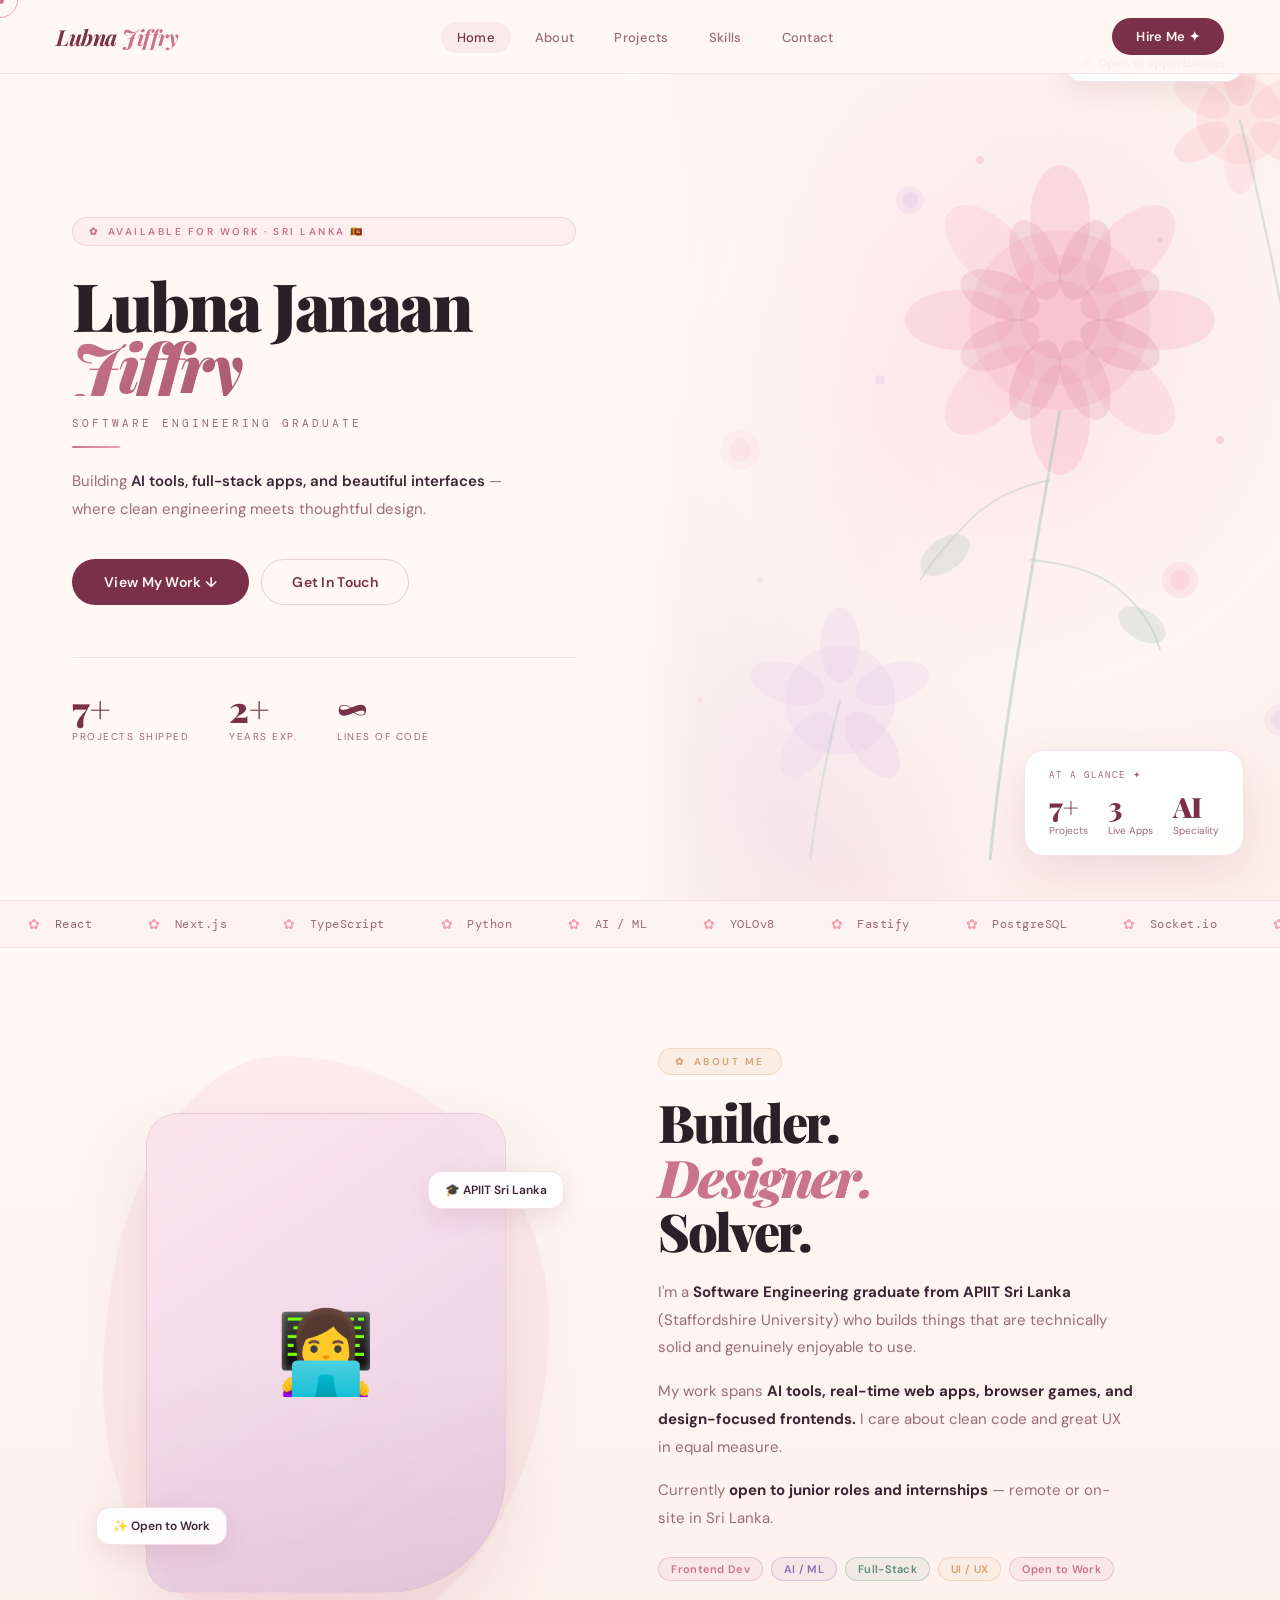
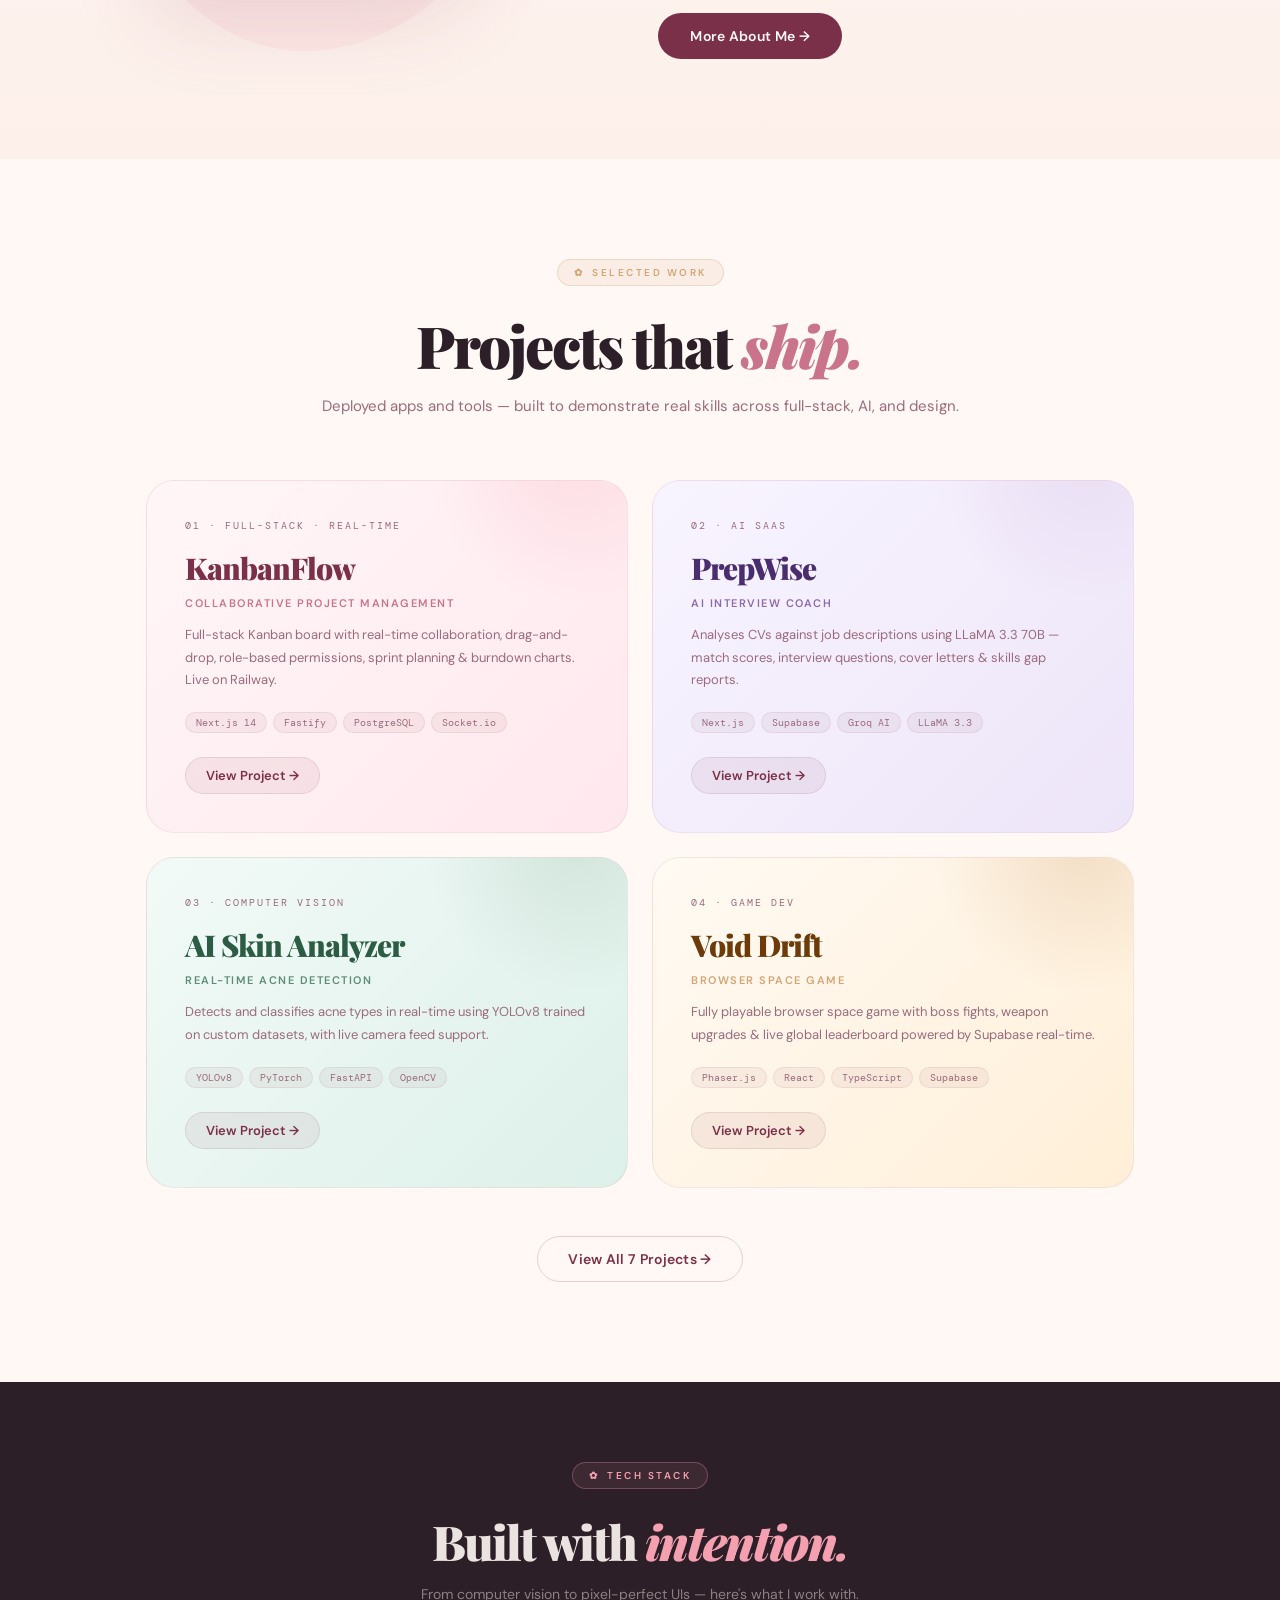
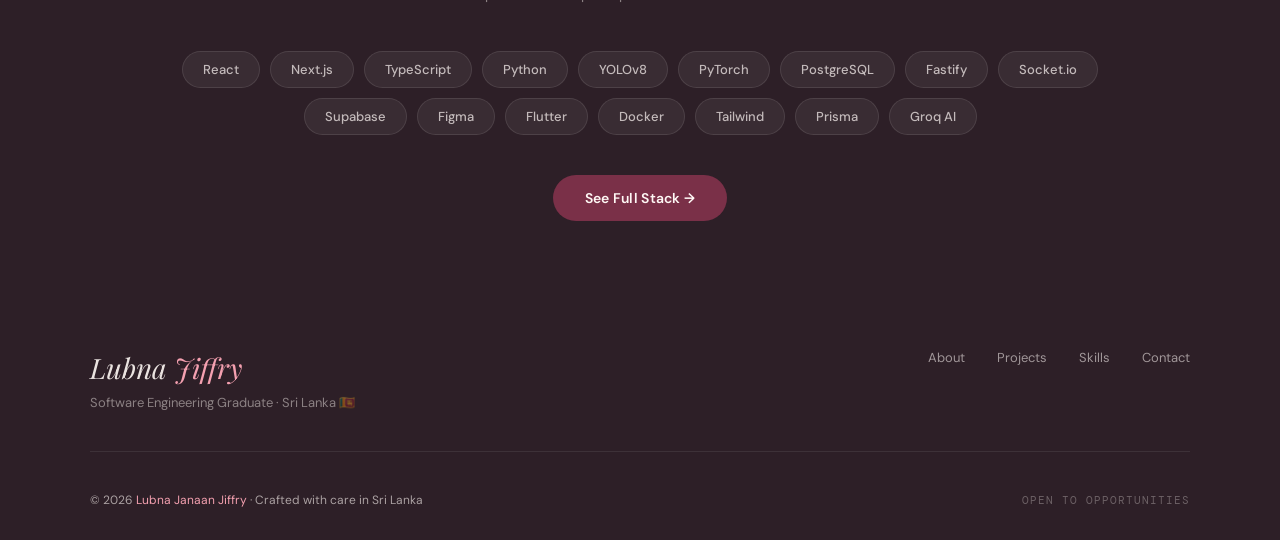
==== commit 9cf23b5d: "revamp: new portfolio design" ====
--- a/index.html
+++ b/index.html
@@ -273,22 +273,59 @@
 /* responsive */
 @media(max-width:1024px) {
   .hero { grid-template-columns: 1fr; }
-  .hero-right { height: 55vh; min-height: 380px; order: -1; }
-  .hero-left { padding: 64px 32px 56px; }
+  .hero-right { height: 52vh; min-height: 340px; order: -1; }
+  .hero-left { padding: 56px 40px 48px; }
   .hero-left::after { display: none; }
-  .about-strip-inner { grid-template-columns: 1fr; gap: 48px; }
+  .about-strip-inner { grid-template-columns: 1fr; gap: 40px; }
   .photo-wrap { max-width: 300px; margin: 0 auto; }
   .featured-grid { grid-template-columns: 1fr; }
 }
 @media(max-width:768px) {
-  .hero-left { padding: 56px 20px 48px; }
-  .about-strip-inner, .featured-inner, .skills-teaser-inner { padding: 0 20px; }
-  .hero-stats { gap: 24px; }
-  .hero-float-card { right: 12px; bottom: 16px; padding: 14px 16px; }
-  .hero-float-badge { right: 12px; top: 16px; }
-  .fcs-num { font-size: 22px; }
-  .pb-a { right: -4%; }
-  .pb-b { left: -4%; }
+  /* hero */
+  .hero-right { height: 45vh; min-height: 280px; }
+  .hero-left { padding: 56px 20px 40px; }
+  .hero-chip { font-size: 9px; letter-spacing: 2px; padding: 6px 14px; }
+  .hero-name { font-size: clamp(38px,10vw,56px); letter-spacing:-2px; }
+  .hero-role { font-size: 10px; letter-spacing: 2.5px; }
+  .hero-desc { font-size: 14px; margin-bottom: 28px; }
+  .hero-actions { gap: 10px; margin-bottom: 36px; }
+  .hero-actions .btn-primary, .hero-actions .btn-outline { padding: 11px 20px; font-size: 13px; }
+  .hero-stats { gap: 20px; padding-top: 24px; }
+  .stat-num { font-size: 28px; }
+  .stat-label { font-size: 9px; }
+  .hero-divider { margin-bottom: 16px; }
+  /* floating cards — smaller + repositioned */
+  .hero-float-badge { right: 10px; top: 12px; padding: 8px 14px; font-size: 11px; }
+  .hero-float-card { right: 10px; bottom: 14px; padding: 12px 16px; }
+  .float-card-label { font-size: 8px; margin-bottom: 8px; }
+  .fcs-num { font-size: 20px; } .fcs-lbl { font-size: 9px; }
+  .float-card-stats { gap: 14px; }
+  /* about strip */
+  .about-strip { padding: 60px 0; }
+  .about-strip-inner { padding: 0 20px; }
+  .photo-wrap { max-width: 260px; }
+  .pb-a { right: -2%; top: 8%; } .pb-b { left: -2%; bottom: 8%; }
+  .photo-badge { font-size: 11px; padding: 8px 13px; }
+  .about-text h2 { font-size: clamp(28px,8vw,40px); }
+  .about-text p { font-size: 14px; }
+  /* featured */
+  .featured-section { padding: 60px 0; }
+  .featured-inner { padding: 0 20px; }
+  .featured-header h2 { font-size: clamp(28px,8vw,40px); }
+  .feat-card { padding: 28px 22px; border-radius: 20px; }
+  .feat-name { font-size: 22px; }
+  /* skills teaser */
+  .skills-teaser { padding: 60px 0; }
+  .skills-teaser-inner { padding: 0 20px; }
+  .skills-teaser h2 { font-size: clamp(26px,7vw,36px); }
+  .skills-bubbles { gap: 8px; }
+  .skill-bubble { padding: 7px 14px; font-size: 12px; }
+}
+@media(max-width:400px) {
+  .hero-name { font-size: 34px; }
+  .hero-float-badge { display: none; }
+  .hero-stats { gap: 16px; }
+  .stat-num { font-size: 24px; }
 }
 </style>
 </head>
@@ -306,7 +343,19 @@
     <li><a href="contact.html">Contact</a></li>
   </ul>
   <a href="contact.html" class="nav-cta">Hire Me ✦</a>
+  <button class="hamburger" id="hamburger" aria-label="Open menu"><span></span><span></span><span></span></button>
 </nav>
+
+<!-- Mobile Nav Drawer -->
+<div class="mobile-nav" id="mobileNav">
+  <button class="mobile-nav-close" id="mobileNavClose">✕</button>
+  <a href="index.html" class="active">Home</a>
+  <a href="about.html">About</a>
+  <a href="projects.html">Projects</a>
+  <a href="skills.html">Skills</a>
+  <a href="contact.html">Contact</a>
+  <a href="contact.html" class="mobile-nav-cta">Hire Me ✦</a>
+</div>
 
 <!-- ════ HERO ════ -->
 <section class="hero">
@@ -415,7 +464,7 @@
           ╚═══════════════════════════════════════════════╝
         -->
         <img
-          src="images/me.jpeg"
+          src="images/profile.jpg"
           alt="Lubna Janaan Jiffry"
           onerror="this.style.display='none'; this.nextElementSibling.style.display='flex';"
         />
--- a/styles.css
+++ b/styles.css
@@ -202,4 +202,82 @@
   .footer-top { flex-direction: column; gap: 24px; }
   .footer-links { gap: 16px; flex-wrap: wrap; }
   .footer-bottom { flex-direction: column; gap: 8px; text-align: center; }
+}
+
+/* ══════════════════════════════════════════
+   HAMBURGER MENU
+   ══════════════════════════════════════════ */
+.hamburger {
+  display: none; flex-direction: column; gap: 5px;
+  background: none; border: none; cursor: pointer;
+  padding: 6px; z-index: 300;
+}
+.hamburger span {
+  display: block; width: 24px; height: 2px;
+  background: var(--deep); border-radius: 2px;
+  transition: all 0.3s cubic-bezier(0.16,1,0.3,1);
+  transform-origin: center;
+}
+.hamburger.open span:nth-child(1) { transform: translateY(7px) rotate(45deg); }
+.hamburger.open span:nth-child(2) { opacity: 0; transform: scaleX(0); }
+.hamburger.open span:nth-child(3) { transform: translateY(-7px) rotate(-45deg); }
+
+.mobile-nav {
+  display: none; position: fixed;
+  top: 0; left: 0; right: 0; bottom: 0;
+  background: rgba(255,248,245,0.97);
+  backdrop-filter: blur(24px); -webkit-backdrop-filter: blur(24px);
+  z-index: 250; flex-direction: column;
+  align-items: center; justify-content: center; gap: 4px;
+  opacity: 0; pointer-events: none;
+  transition: opacity 0.3s ease;
+}
+.mobile-nav.open { opacity: 1; pointer-events: all; }
+.mobile-nav a {
+  font-family: 'Playfair Display', serif;
+  font-size: 30px; font-weight: 700; font-style: italic;
+  color: var(--charcoal); text-decoration: none;
+  padding: 10px 28px; border-radius: 100px;
+  transition: color 0.2s, background 0.2s; letter-spacing: -1px;
+}
+.mobile-nav a:hover, .mobile-nav a.active { color: var(--mauve); background: rgba(196,116,138,0.08); }
+.mobile-nav-cta {
+  margin-top: 20px !important;
+  background: var(--deep) !important; color: var(--cream) !important;
+  font-family: 'DM Sans', sans-serif !important;
+  font-size: 14px !important; font-style: normal !important;
+  font-weight: 600 !important; letter-spacing: 0.3px !important;
+  padding: 13px 32px !important;
+}
+.mobile-nav-close {
+  position: absolute; top: 18px; right: 18px;
+  background: none; border: none; font-size: 26px;
+  color: var(--muted); cursor: pointer; padding: 8px; line-height: 1;
+}
+
+/* ══════════════════════════════════════════
+   GLOBAL MOBILE STYLES (all pages)
+   ══════════════════════════════════════════ */
+@media (max-width: 768px) {
+  nav { padding: 14px 20px; }
+  .nav-links { display: none; }
+  .nav-cta { display: none; }
+  .hamburger { display: flex; }
+  .mobile-nav { display: flex; }
+
+  .cursor-dot, .cursor-ring { display: none; }
+  body { cursor: auto; }
+
+  .section-chip { font-size: 9px; padding: 5px 13px; letter-spacing: 2px; }
+  .btn-primary, .btn-outline { padding: 12px 22px; font-size: 13px; }
+
+  footer { padding: 36px 20px 24px; }
+  .footer-top { flex-direction: column; gap: 20px; }
+  .footer-links { gap: 12px; flex-wrap: wrap; }
+  .footer-bottom { flex-direction: column; gap: 8px; text-align: center; }
+  .footer-brand { font-size: 24px; }
+  .footer-mono { display: none; }
+
+  .marquee-item { font-size: 11px; padding: 0 16px; }
+  .tag { font-size: 10px; padding: 3px 10px; }
 }
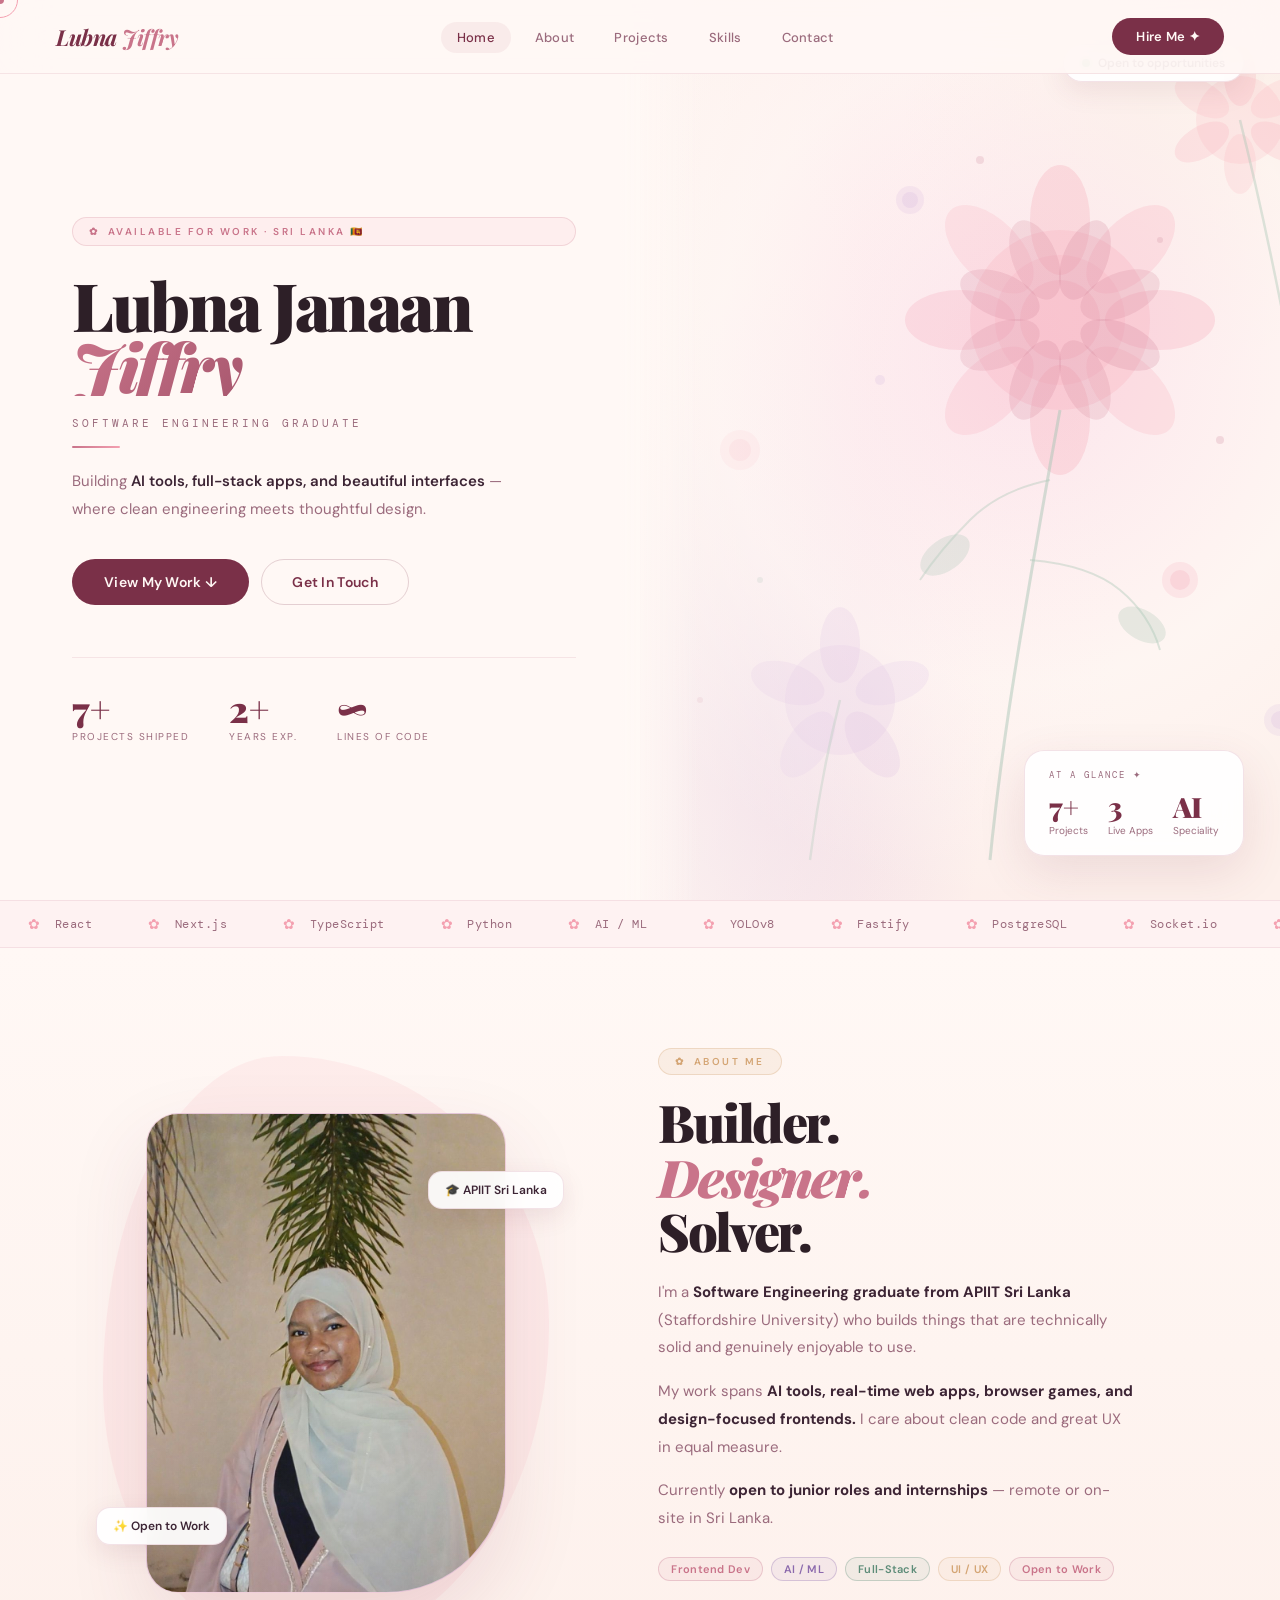
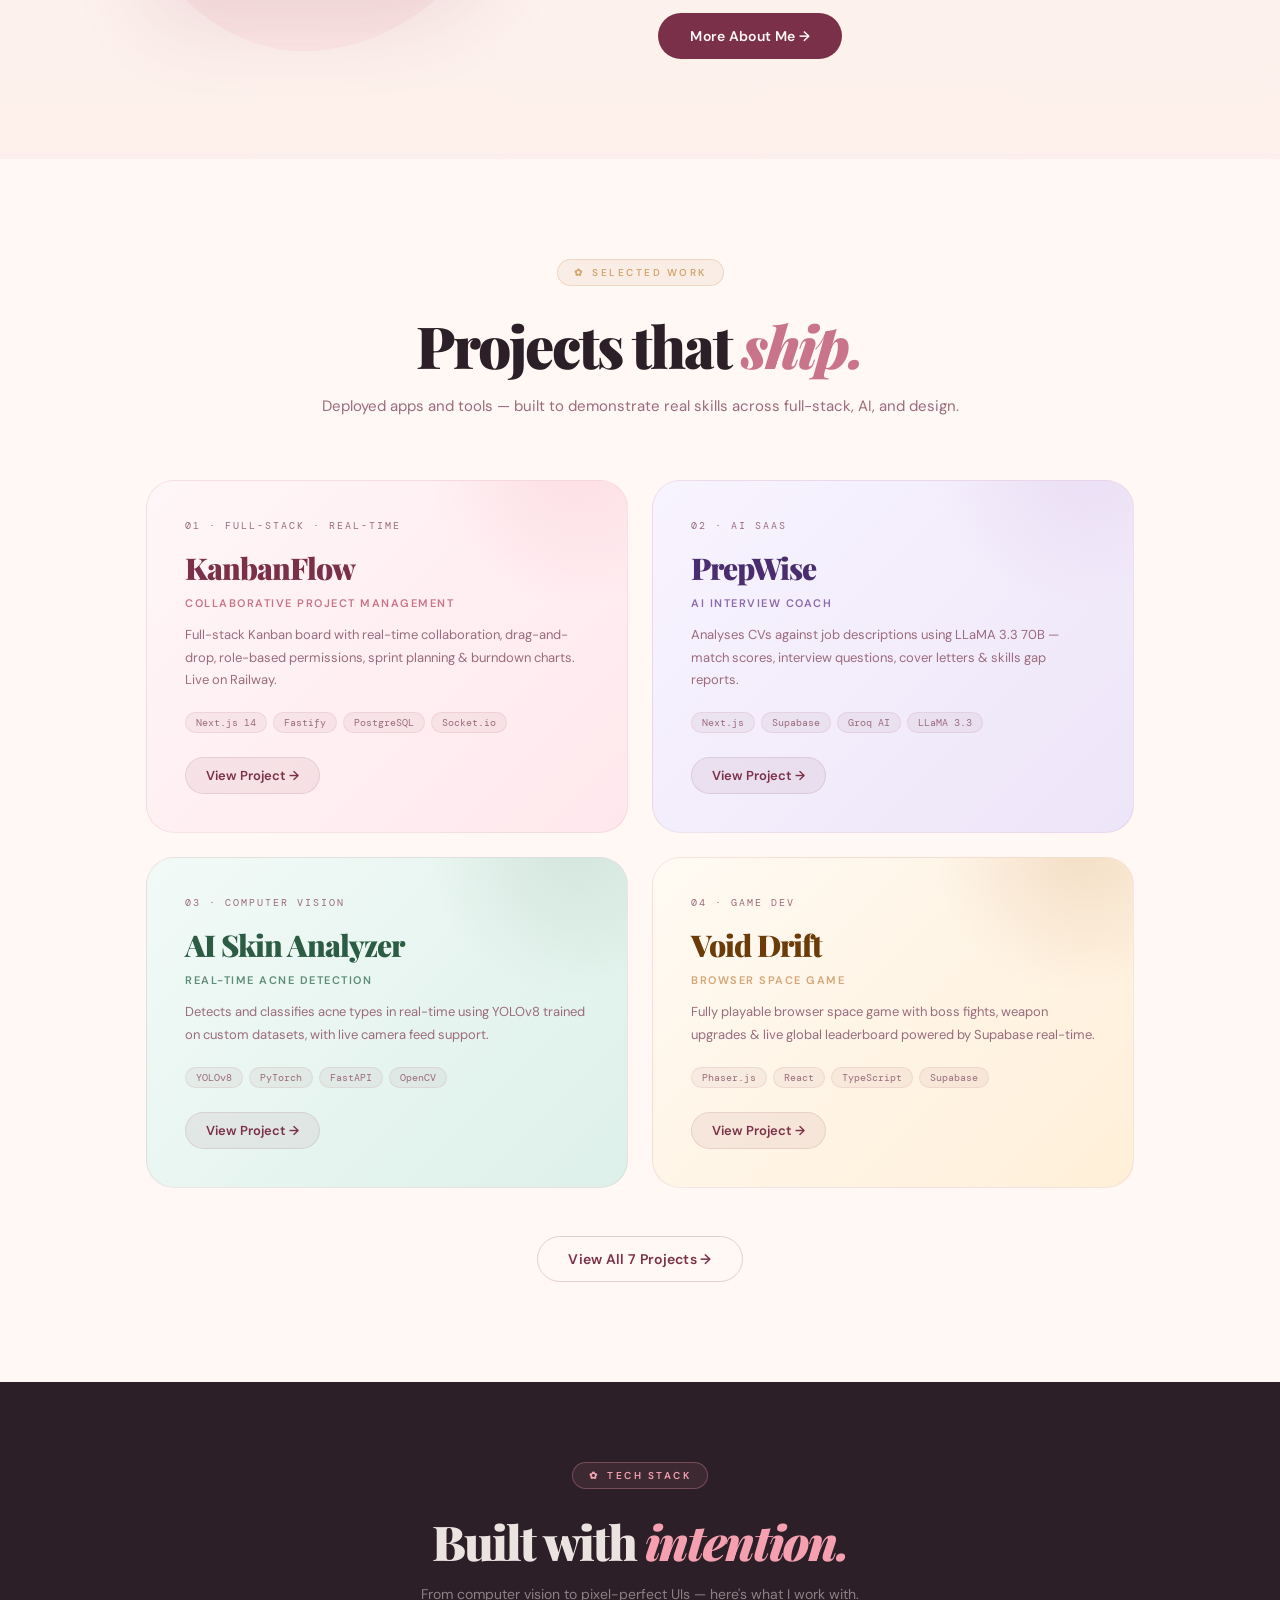
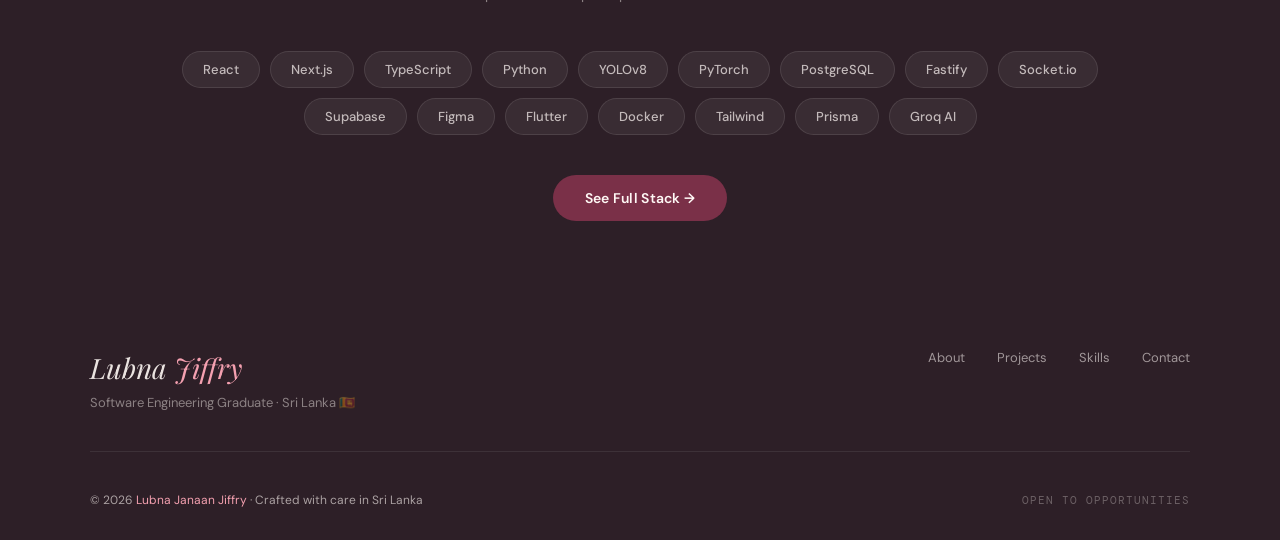
==== commit f2b9f541: "adjust profile photot" ====
--- a/index.html
+++ b/index.html
@@ -272,34 +272,67 @@
 
 /* responsive */
 @media(max-width:1024px) {
-  .hero { grid-template-columns: 1fr; }
-  .hero-right { height: 52vh; min-height: 340px; order: -1; }
-  .hero-left { padding: 56px 40px 48px; }
-  .hero-left::after { display: none; }
   .about-strip-inner { grid-template-columns: 1fr; gap: 40px; }
   .photo-wrap { max-width: 300px; margin: 0 auto; }
   .featured-grid { grid-template-columns: 1fr; }
 }
+
+/* ── MOBILE HERO: single full-viewport column, text sits ON the botanical bg ── */
 @media(max-width:768px) {
-  /* hero */
-  .hero-right { height: 45vh; min-height: 280px; }
-  .hero-left { padding: 56px 20px 40px; }
-  .hero-chip { font-size: 9px; letter-spacing: 2px; padding: 6px 14px; }
-  .hero-name { font-size: clamp(38px,10vw,56px); letter-spacing:-2px; }
-  .hero-role { font-size: 10px; letter-spacing: 2.5px; }
-  .hero-desc { font-size: 14px; margin-bottom: 28px; }
-  .hero-actions { gap: 10px; margin-bottom: 36px; }
-  .hero-actions .btn-primary, .hero-actions .btn-outline { padding: 11px 20px; font-size: 13px; }
-  .hero-stats { gap: 20px; padding-top: 24px; }
-  .stat-num { font-size: 28px; }
+  /* collapse grid — hero becomes a single positioned container */
+  .hero {
+    display: block;
+    position: relative;
+    min-height: 100vh;
+  }
+  /* botanical panel fills the entire hero as a background */
+  .hero-right {
+    position: absolute;
+    inset: 0;
+    height: 100%;
+    z-index: 0;
+    opacity: 0.55; /* soften so text is readable */
+  }
+  /* overlay darkens bottom half so text pops */
+  .hero-banner-overlay {
+    background: linear-gradient(
+      to bottom,
+      rgba(255,248,245,0.3) 0%,
+      rgba(255,248,245,0.75) 40%,
+      rgba(255,248,245,0.95) 75%,
+      var(--cream) 100%
+    );
+  }
+  /* text sits on top of the background */
+  .hero-left {
+    position: relative;
+    z-index: 2;
+    background: transparent;
+    padding: 120px 24px 64px;
+    min-height: 100vh;
+    display: flex; flex-direction: column; justify-content: center;
+  }
+  .hero-left::after { display: none; }
+  /* hide floating stat cards — too cluttered on mobile */
+  .hero-float-card { display: none; }
+  .hero-float-badge {
+    position: absolute;
+    top: auto; bottom: 32px; right: 20px;
+    z-index: 5; font-size: 11px; padding: 8px 14px;
+    animation: none;
+  }
+  /* text sizing */
+  .hero-chip { font-size: 9px; letter-spacing: 2px; padding: 6px 14px; margin-bottom: 20px; }
+  .hero-name { font-size: clamp(40px,11vw,60px); letter-spacing: -2px; margin-bottom: 14px; }
+  .hero-role { font-size: 10px; letter-spacing: 2.5px; margin-bottom: 12px; }
+  .hero-divider { margin-bottom: 14px; }
+  .hero-desc { font-size: 14px; margin-bottom: 28px; max-width: 100%; }
+  .hero-actions { gap: 10px; margin-bottom: 36px; flex-wrap: nowrap; }
+  .hero-actions .btn-primary, .hero-actions .btn-outline { padding: 12px 20px; font-size: 13px; }
+  .hero-stats { gap: 24px; padding-top: 24px; }
+  .stat-num { font-size: 30px; }
   .stat-label { font-size: 9px; }
-  .hero-divider { margin-bottom: 16px; }
-  /* floating cards — smaller + repositioned */
-  .hero-float-badge { right: 10px; top: 12px; padding: 8px 14px; font-size: 11px; }
-  .hero-float-card { right: 10px; bottom: 14px; padding: 12px 16px; }
-  .float-card-label { font-size: 8px; margin-bottom: 8px; }
-  .fcs-num { font-size: 20px; } .fcs-lbl { font-size: 9px; }
-  .float-card-stats { gap: 14px; }
+
   /* about strip */
   .about-strip { padding: 60px 0; }
   .about-strip-inner { padding: 0 20px; }
@@ -308,12 +341,14 @@
   .photo-badge { font-size: 11px; padding: 8px 13px; }
   .about-text h2 { font-size: clamp(28px,8vw,40px); }
   .about-text p { font-size: 14px; }
+
   /* featured */
   .featured-section { padding: 60px 0; }
   .featured-inner { padding: 0 20px; }
   .featured-header h2 { font-size: clamp(28px,8vw,40px); }
   .feat-card { padding: 28px 22px; border-radius: 20px; }
   .feat-name { font-size: 22px; }
+
   /* skills teaser */
   .skills-teaser { padding: 60px 0; }
   .skills-teaser-inner { padding: 0 20px; }
@@ -321,11 +356,14 @@
   .skills-bubbles { gap: 8px; }
   .skill-bubble { padding: 7px 14px; font-size: 12px; }
 }
+
 @media(max-width:400px) {
-  .hero-name { font-size: 34px; }
+  .hero-name { font-size: 36px; }
+  .hero-actions { flex-direction: column; }
+  .hero-actions .btn-primary, .hero-actions .btn-outline { justify-content: center; }
+  .hero-stats { gap: 16px; }
+  .stat-num { font-size: 26px; }
   .hero-float-badge { display: none; }
-  .hero-stats { gap: 16px; }
-  .stat-num { font-size: 24px; }
 }
 </style>
 </head>
@@ -464,7 +502,7 @@
           ╚═══════════════════════════════════════════════╝
         -->
         <img
-          src="images/profile.jpg"
+          src="images/me.jpeg"
           alt="Lubna Janaan Jiffry"
           onerror="this.style.display='none'; this.nextElementSibling.style.display='flex';"
         />
